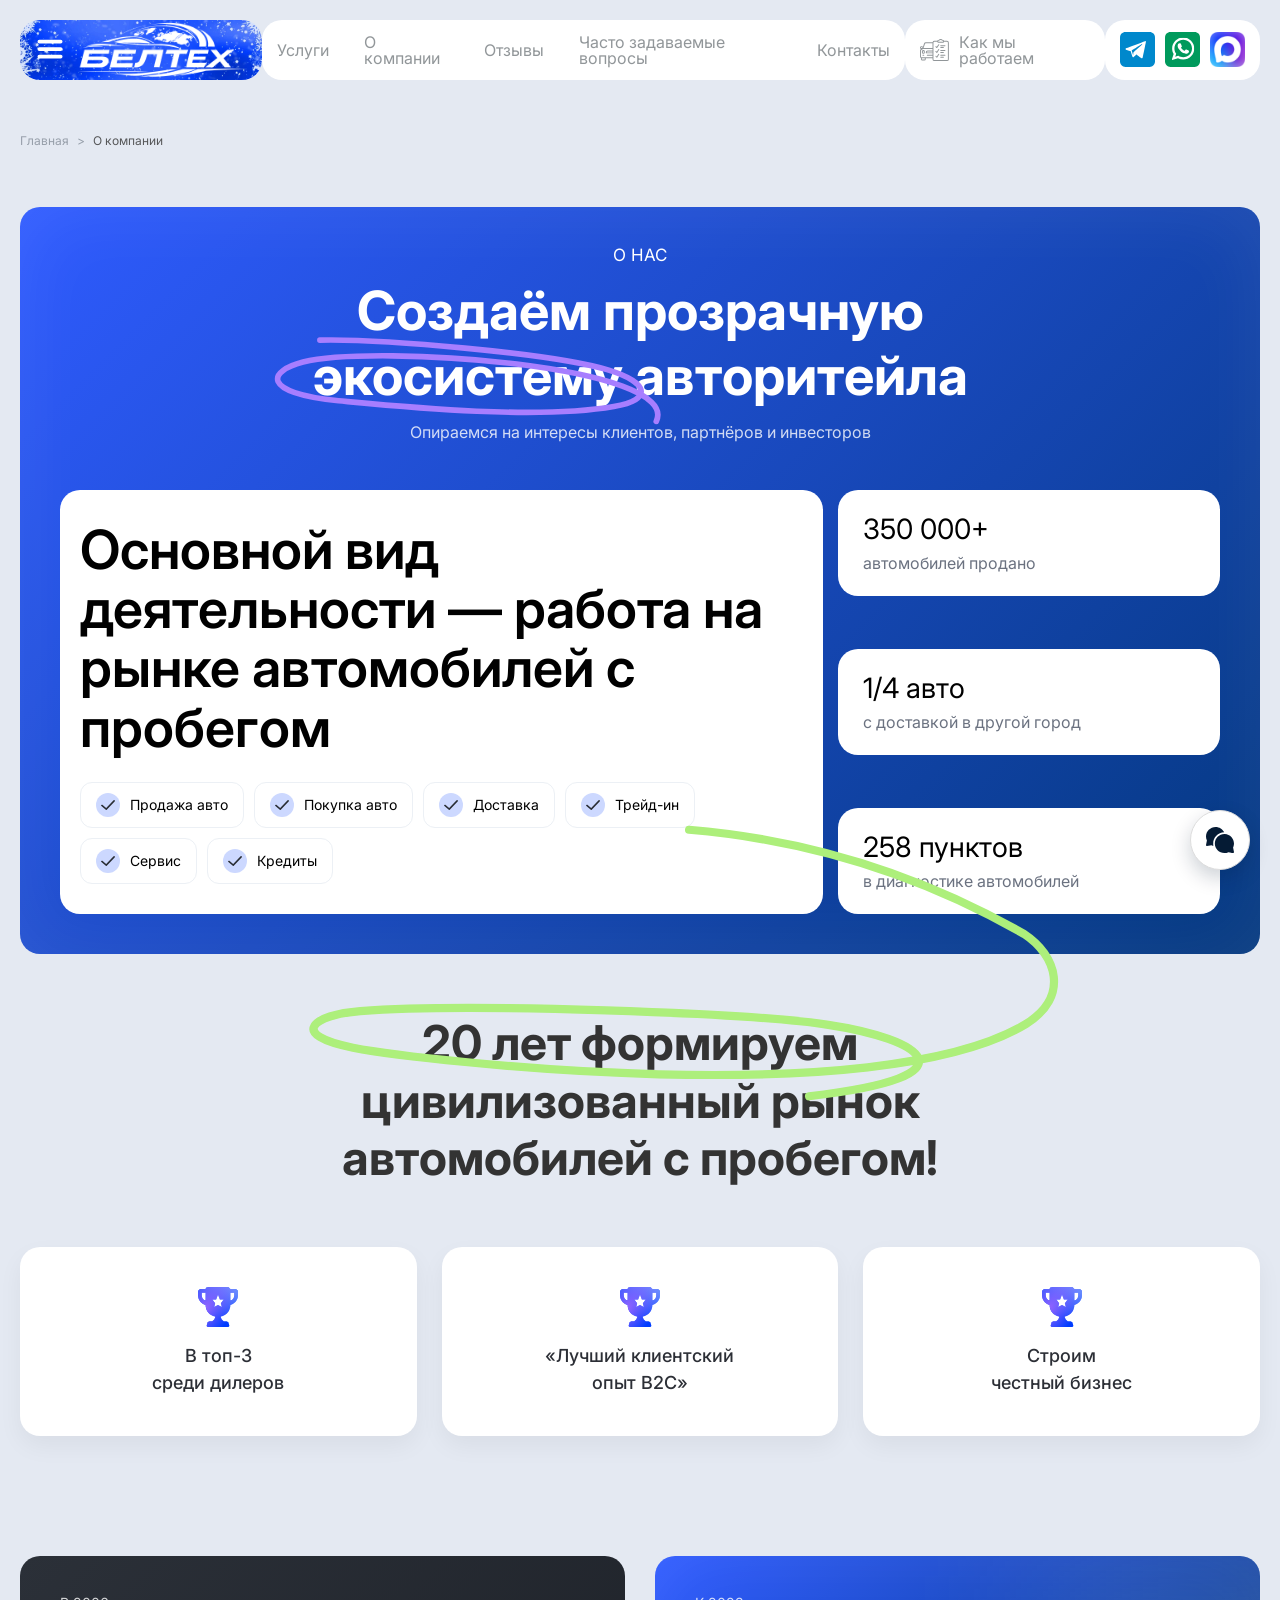
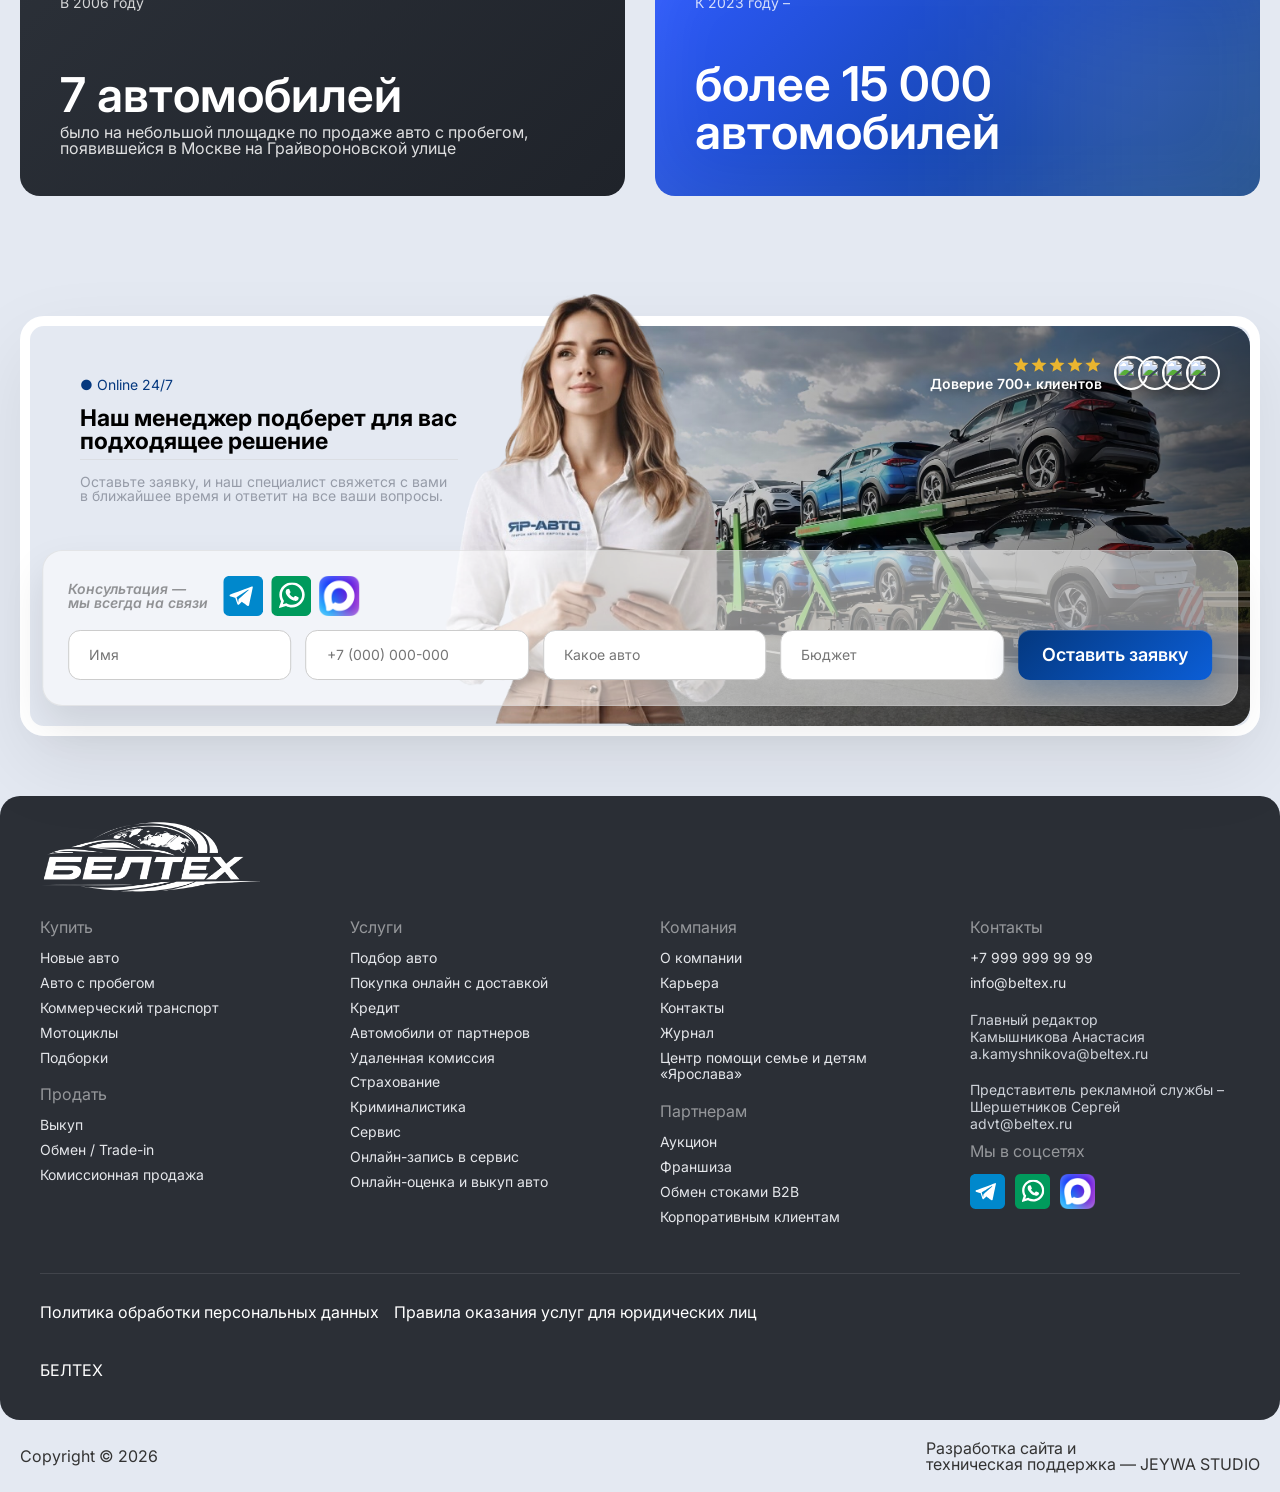
==== about.html @ aee81c71 "new" ====
<!doctype html>
<html lang="en">
  <head>
    <meta charset="UTF-8" />
    <meta name="viewport" content="width=device-width, initial-scale=1.0" />
    <link rel="stylesheet" href="/assests/css/reset.css" />
    <link rel="stylesheet" href="/assests/css/style.css" />
    <link
      rel="stylesheet"
      href="https://cdn.jsdelivr.net/npm/swiper@11/swiper-bundle.min.css"
    />

    <link
      rel="shortcut icon"
      href="/assests/img/indigoicon.webp"
      type="image/x-icon"
    />
    <title>БЕЛТЕХ</title>
  </head>
  <body>
    <div class="sticky_icon_wrapper">
      <div id="main-div">
        <div id="main-button" class="wave">
          <svg
            class="icon-mail"
            xmlns="http://www.w3.org/2000/svg"
            version="1.1"
            xmlns:xlink="http://www.w3.org/1999/xlink"
            width="28"
            height="28"
            x="0"
            y="0"
            viewBox="0 0 512.012 512.012"
            style="enable-background: new 0 0 512 512"
            xml:space="preserve"
          >
            <g>
              <path
                d="M333.201 115.038c-28.905-59.021-89.37-98.042-157.193-98.042-97.047 0-176 78.505-176 175 0 26.224 5.63 51.359 16.742 74.794L.299 349.055c-2.094 10.472 7.144 19.728 17.618 17.656l83.279-16.465a172.546 172.546 0 0 0 34.732 12.151c-26.717-126.541 69.199-245.321 197.273-247.359z"
                fill="#051b34"
              ></path>
              <path
                d="M495.266 394.79a174.485 174.485 0 0 0 7.511-18.514h-.549c37.448-109.917-41.305-225.441-157.567-231.066l-.005-.018c-100.036-4.61-183.148 75.486-183.148 174.804 0 96.414 78.361 174.857 174.743 174.997 26.143-.035 51.201-5.663 74.568-16.747 91.207 18.032 84.094 16.75 86.189 16.75 9.479 0 16.56-8.686 14.709-17.941z"
                fill="#051b34"
              ></path>
            </g>
          </svg>

          <svg
            class="icon-close"
            xmlns="http://www.w3.org/2000/svg"
            version="1.1"
            xmlns:xlink="http://www.w3.org/1999/xlink"
            width="20"
            height="20"
            x="0"
            y="0"
            viewBox="0 0 320.591 320.591"
            style="enable-background: new 0 0 512 512"
            xml:space="preserve"
          >
            <g>
              <path
                d="M30.391 318.583a30.37 30.37 0 0 1-21.56-7.288c-11.774-11.844-11.774-30.973 0-42.817L266.643 10.665c12.246-11.459 31.462-10.822 42.921 1.424 10.362 11.074 10.966 28.095 1.414 39.875L51.647 311.295a30.366 30.366 0 0 1-21.256 7.288z"
                fill="#333"
                opacity="1"
                data-original="#2e5085"
                class=""
              ></path>
              <path
                d="M287.9 318.583a30.37 30.37 0 0 1-21.257-8.806L8.83 51.963C-2.078 39.225-.595 20.055 12.143 9.146c11.369-9.736 28.136-9.736 39.504 0l259.331 257.813c12.243 11.462 12.876 30.679 1.414 42.922-.456.487-.927.958-1.414 1.414a30.368 30.368 0 0 1-23.078 7.288z"
                fill="#333"
                opacity="1"
                data-original="#2e5085"
                class=""
              ></path>
            </g>
          </svg>
        </div>
        <button
          type="button"
          id="wrapperdown"
          class="onlineregistration modalBtn"
          data-btn="1"
        >
          Заказать звонок
        </button>
        <a
          class="wrappericon"
          href="https://wa.me/79189179163"
          id="wrapper_whatsapp"
          target="_blank"
          title="whatsapp"
        >
          <svg
            xmlns="http://www.w3.org/2000/svg"
            version="1.1"
            x="0"
            y="0"
            width="24"
            height="24"
            viewBox="0 0 682 682.667"
          >
            <g>
              <path
                fill-rule="evenodd"
                d="M544.387 93.008C484.512 33.063 404.883.035 320.05 0 145.246 0 2.98 142.262 2.91 317.113c-.024 55.895 14.577 110.457 42.331 158.551L.25 640l168.121-44.102c46.324 25.27 98.477 38.586 151.55 38.602h.134c174.785 0 317.066-142.273 317.132-317.133.036-84.742-32.921-164.418-92.8-224.36zM320.05 580.94h-.11c-47.296-.02-93.683-12.73-134.16-36.742l-9.62-5.715-99.766 26.172 26.628-97.27-6.27-9.972c-26.386-41.969-40.32-90.476-40.296-140.281.055-145.332 118.305-263.57 263.7-263.57 70.406.023 136.59 27.476 186.355 77.3s77.156 116.051 77.133 186.485C583.582 462.69 465.34 580.94 320.05 580.94zm144.586-197.418c-7.922-3.968-46.883-23.132-54.149-25.78-7.258-2.645-12.547-3.962-17.824 3.968-5.285 7.93-20.469 25.781-25.094 31.066-4.625 5.29-9.242 5.953-17.168 1.985-7.925-3.965-33.457-12.336-63.726-39.332-23.555-21.012-39.457-46.961-44.082-54.89-4.617-7.938-.04-11.813 3.476-16.173 8.578-10.652 17.168-21.82 19.809-27.105 2.644-5.29 1.32-9.918-.664-13.883-1.977-3.965-17.824-42.969-24.426-58.84-6.437-15.445-12.965-13.36-17.832-13.601-4.617-.231-9.902-.278-15.187-.278-5.282 0-13.868 1.98-21.133 9.918-7.262 7.934-27.73 27.102-27.73 66.106s28.394 76.683 32.355 81.972c3.96 5.29 55.879 85.328 135.367 119.649 18.906 8.172 33.664 13.043 45.176 16.695 18.984 6.031 36.254 5.18 49.91 3.14 15.226-2.277 46.879-19.171 53.488-37.68 6.602-18.51 6.602-34.374 4.617-37.683-1.976-3.304-7.261-5.285-15.183-9.254zm0 0"
                fill="white"
              ></path>
            </g>
          </svg>
        </a>
        <a
          class="wrappericon wrapper_icon_messenger"
          href="#"
          id="wrapper_messenger"
          target="_blank"
          title="mesenger"
        >
          <img
            src="/assests/img/max-mesenger.png"
            loading="lazy"
            width="55"
            height="55"
            alt="mesenger"
          />
        </a>
        <a
          class="wrappericon"
          href="https://telegram.me/+79189179163"
          id="wrappertg"
          target="_blank"
          title="Telegram"
        >
          <svg
            xmlns="http://www.w3.org/2000/svg"
            version="1.1"
            width="27"
            height="27"
            x="0"
            y="0"
            viewBox="0 0 24 24"
          >
            <g>
              <path
                d="m9.417 15.181-.397 5.584c.568 0 .814-.244 1.109-.537l2.663-2.545 5.518 4.041c1.012.564 1.725.267 1.998-.931L23.93 3.821l.001-.001c.321-1.496-.541-2.081-1.527-1.714l-21.29 8.151c-1.453.564-1.431 1.374-.247 1.741l5.443 1.693L18.953 5.78c.595-.394 1.136-.176.691.218z"
                fill="#fff"
              ></path>
            </g>
          </svg>
        </a>
      </div>
    </div>
    <header>
      <div class="container">
        <div class="logo">
          <div class="burger">
            <svg
              xmlns="http://www.w3.org/2000/svg"
              version="1.1"
              xmlns:xlink="http://www.w3.org/1999/xlink"
              width="22"
              height="14"
              x="0"
              y="0"
              viewBox="0 0 24 24"
              style="enable-background: new 0 0 512 512"
              xml:space="preserve"
              class=""
            >
              <g>
                <path
                  d="M3.5 7.5h17a1.5 1.5 0 1 0 0-3h-17a1.5 1.5 0 1 0 0 3zM20.5 10.5h-17a1.5 1.5 0 1 0 0 3h17a1.5 1.5 0 1 0 0-3zM20.5 16.5h-17a1.5 1.5 0 1 0 0 3h17a1.5 1.5 0 1 0 0-3z"
                  fill="#ffffff"
                  opacity="1"
                  data-original="#000000"
                  class=""
                ></path>
              </g>
            </svg>
          </div>
          <a href="/">
            <img src="/assests/img/indigologo.png" alt="" />
          </a>
        </div>
        <div>
          <nav>
            <ul>
              <li><a href="/services.html">Услуги</a></li>
              <li><a href="/about.html">О компании</a></li>
              <li><a href="/reviews.html">Отзывы</a></li>
              <li><a href="/faq.html">Часто задаваемые вопросы</a></li>
              <li><a href="/contact.html">Контакты</a></li>
            </ul>
          </nav>
        </div>
        <div class="phone">
          <a href="/howwork.html">
            <svg
              xmlns="http://www.w3.org/2000/svg"
              version="1.1"
              xmlns:xlink="http://www.w3.org/1999/xlink"
              width="30"
              height="30"
              x="0"
              y="0"
              viewBox="0 0 60 60"
              style="enable-background: new 0 0 512 512"
              xml:space="preserve"
              class=""
            >
              <g>
                <path
                  d="M56 11h-6a2 2 0 0 0-2-2h-.661a5.7 5.7 0 0 0-8.671 0H38a2 2 0 0 0-2 2h-6a4 4 0 0 0-3.858 3h-13.98a3.994 3.994 0 0 0-3.794 2.735l-2.106 6.316A2.981 2.981 0 0 0 4 22H3a3 3 0 0 0-.524 5.947l-1.021.613A3.02 3.02 0 0 0 0 31.133V44a3 3 0 0 0 2 2.816V49a3 3 0 0 0 3 3h4a3 3 0 0 0 3-3v-2h14v2a4 4 0 0 0 4 4h26a4 4 0 0 0 4-4V15a4 4 0 0 0-4-4Zm-18 0h1.24a1 1 0 0 0 .908-.581A3.126 3.126 0 0 1 43 9a3.151 3.151 0 0 1 2.864 1.426 1 1 0 0 0 .906.574H48v2H38ZM26 35H14a2 2 0 0 1 2-2h10ZM10.266 17.368A2 2 0 0 1 12.162 16H26v10H7.387ZM2 25a1 1 0 0 1 1-1h1a1 1 0 0 1 1 1v1H3a1 1 0 0 1-1-1Zm8 24a1 1 0 0 1-1 1H5a1 1 0 0 1-1-1v-2h6Zm-7-4a1 1 0 0 1-1-1V31.133a1.01 1.01 0 0 1 .485-.859L6.277 28H26v3H16a4 4 0 0 0-4 4 2 2 0 0 0 2 2h12v3H15a1 1 0 0 0 0 2h11v3Zm55 4a2 2 0 0 1-2 2H30a2 2 0 0 1-2-2V15a2 2 0 0 1 2-2h6a2 2 0 0 0 2 2h10a2 2 0 0 0 2-2h6a2 2 0 0 1 2 2Z"
                  fill="#242d3480"
                  opacity="1"
                  data-original="#242d3480"
                ></path>
                <path
                  d="M7 30a3 3 0 0 0-3 3v2a3 3 0 0 0 6 0v-2a3 3 0 0 0-3-3Zm1 5a1 1 0 0 1-2 0v-2a1 1 0 0 1 2 0ZM38.168 18.445l-3.323 4.986-1.138-1.138a1 1 0 0 0-1.414 1.414l2 2A1 1 0 0 0 35 26h.1a1 1 0 0 0 .733-.44l4-6a1 1 0 1 0-1.664-1.11ZM52 20h-9a1 1 0 0 0 0 2h9a1 1 0 0 0 0-2ZM43 26h5.818a1 1 0 0 0 0-2H43a1 1 0 0 0 0 2ZM38.168 28.445l-3.323 4.986-1.138-1.138a1 1 0 0 0-1.414 1.414l2 2A1 1 0 0 0 35 36c.032 0 .065 0 .1-.005a1 1 0 0 0 .733-.44l4-6a1 1 0 1 0-1.664-1.11ZM52 30h-9a1 1 0 0 0 0 2h9a1 1 0 0 0 0-2ZM43 36h5.818a1 1 0 0 0 0-2H43a1 1 0 0 0 0 2ZM38.168 38.445l-3.323 4.986-1.138-1.138a1 1 0 0 0-1.414 1.414l2 2A1 1 0 0 0 35 46c.032 0 .065 0 .1-.005a1 1 0 0 0 .733-.44l4-6a1 1 0 1 0-1.664-1.11ZM52 40h-9a1 1 0 0 0 0 2h9a1 1 0 0 0 0-2ZM48.818 44H43a1 1 0 0 0 0 2h5.818a1 1 0 0 0 0-2ZM8 40H6a1 1 0 0 0 0 2h2a1 1 0 0 0 0-2Z"
                  fill="#242d3480"
                  opacity="1"
                  data-original="#242d3480"
                ></path>
              </g>
            </svg>

            Как мы работаем
          </a>
        </div>
        <div class="icons">
          <a href="">
            <img src="/assests/img/telegram.svg" alt="" />
          </a>
          <a href="">
            <img src="/assests/img/whatsapp.svg" alt="" />
          </a>
          <a href="">
            <img src="/assests/img/maxmessencer.png" alt="" />
          </a>
        </div>
      </div>
    </header>
    <main>
      <div class="breadcrumb">
        <div class="container">
          <a href="/">Главная</a> >
          <p>О компании</p>
        </div>
      </div>
      <section class="about section">
        <div class="container">
          <div class="about-box">
            <!-- TOP TEXT -->
            <div class="about-head">
              <span>О НАС</span>
              <h2>
                Создаём прозрачную <br />
                <b class="stroke-text">экосистему</b> авторитейла
              </h2>
              <p>Опираемся на интересы клиентов, партнёров и инвесторов</p>
            </div>

            <!-- CONTENT -->
            <div class="about-grid">
              <!-- LEFT BIG -->
              <div class="about-main">
                <h3>
                  Основной вид деятельности — работа на рынке автомобилей с
                  пробегом
                </h3>

                <div class="about-tags">
                  <span>Продажа авто</span>
                  <span>Покупка авто</span>
                  <span>Доставка</span>
                  <span>Трейд-ин</span>
                  <span>Сервис</span>
                  <span>Кредиты</span>
                </div>
              </div>

              <!-- RIGHT STATS -->
              <div class="about-stats">
                <div class="about-card">
                  <h4>350 000+</h4>
                  <p>автомобилей продано</p>
                </div>

                <div class="about-card">
                  <h4>1/4 авто</h4>
                  <p>с доставкой в другой город</p>
                </div>

                <div class="about-card">
                  <h4>258 пунктов</h4>
                  <p>в диагностике автомобилей</p>
                </div>
              </div>
            </div>
          </div>
        </div>
      </section>
      <section class="about-bottom">
        <div class="container">
          <div class="about-bottom-inner">
            <h2 class="about-title">
              <span class="about-line-green"> 20 лет формируем </span> <br />
              цивилизованный рынок <br />
              автомобилей с пробегом!
            </h2>

            <div class="about-cards">
              <div class="about-card2">
                <p>В топ-3 <br />среди дилеров</p>
              </div>

              <div class="about-card2">
                <p>«Лучший клиентский <br />опыт B2C»</p>
              </div>

              <div class="about-card2">
                <p>Строим <br />честный бизнес</p>
              </div>
            </div>
          </div>
        </div>
      </section>
      <section class="history section">
        <div class="container">
          <div class="history-grid">
            <!-- LEFT -->
            <div class="history-card dark">
              <span class="history-year">В 2006 году</span>

              <div><h2>7 автомобилей</h2>

              <p>
                было на небольшой площадке по продаже авто с пробегом,
                появившейся в Москве на Грайвороновской улице
              </p></div>
            </div>

            <!-- RIGHT -->
            <div class="history-card gradient">
              <span class="history-year">К 2023 году –</span>

              <h2>более 15 000<br />автомобилей</h2>
            </div>
          </div>
        </div>
      </section>
      <section class="cta-premium">
        <div class="container">
          <div class="cta-box">
            <!-- LEFT CONTENT -->
            <div class="cta-content">
              <span class="cta-status">● Online 24/7</span>

              <h2>Наш менеджер подберет для вас подходящее решение</h2>

              <p>
                Оставьте заявку, и наш специалист свяжется с вами в ближайшее
                время и ответит на все ваши вопросы.
              </p>
            </div>

            <!-- RIGHT IMAGE (cars background) -->
            <div class="cta-bg">
              <img src="/assests/img/image_2026-03-26_10-09-53.png" alt="" />
              <div class="cta-rating">
                <div class="stext">
                  <div class="stars">
                    <svg viewBox="0 0 24 24">
                      <path
                        d="M12 17.27L18.18 21l-1.64-7.03L22 9.24l-7.19-.61L12 2 9.19 8.63 2 9.24l5.46 4.73L5.82 21z"
                      />
                    </svg>
                    <svg viewBox="0 0 24 24">
                      <path
                        d="M12 17.27L18.18 21l-1.64-7.03L22 9.24l-7.19-.61L12 2 9.19 8.63 2 9.24l5.46 4.73L5.82 21z"
                      />
                    </svg>
                    <svg viewBox="0 0 24 24">
                      <path
                        d="M12 17.27L18.18 21l-1.64-7.03L22 9.24l-7.19-.61L12 2 9.19 8.63 2 9.24l5.46 4.73L5.82 21z"
                      />
                    </svg>
                    <svg viewBox="0 0 24 24">
                      <path
                        d="M12 17.27L18.18 21l-1.64-7.03L22 9.24l-7.19-.61L12 2 9.19 8.63 2 9.24l5.46 4.73L5.82 21z"
                      />
                    </svg>
                    <svg viewBox="0 0 24 24">
                      <path
                        d="M12 17.27L18.18 21l-1.64-7.03L22 9.24l-7.19-.61L12 2 9.19 8.63 2 9.24l5.46 4.73L5.82 21z"
                      />
                    </svg>
                  </div>
                  <div class="rating-text">Доверие 700+ клиентов</div>
                </div>

                <div class="rating-avatars">
                  <img src="https://m-tehnix.ru/assets/5-DvoWf7ie.jpg" alt="" />
                  <img src="https://m-tehnix.ru/assets/7-DxdeHB12.jpg" alt="" />
                  <img src="https://m-tehnix.ru/assets/8-Cx85QTQ7.jpg" alt="" />
                  <img src="https://m-tehnix.ru/assets/9-DJiYvDG8.jpg" alt="" />
                </div>
              </div>
            </div>

            <!-- GIRL IMAGE (absolute) -->
            <div class="cta-girl">
              <img src="/assests/img/girl.webp" alt="" />
            </div>

            <!-- FORM -->
            <div class="onfooter-form">
              <div class="cta-socials">
                <p>
                  Консультация — <br />
                  мы всегда на связи
                </p>
                <div>
                  <img src="/assests/img/telegram.svg" alt="" />
                  <img src="/assests/img/whatsapp.svg" alt="" />
                  <img src="/assests/img/max-mesenger.png" alt="" />
                </div>
              </div>
              <form class="cta-form">
                <input type="text" placeholder="Имя" />
                <input type="num" placeholder="+7 (000) 000-000" />
                <input type="text" placeholder="Какое авто" />
                <input type="text" placeholder="Бюджет" />

                <button class="btn-premium">Оставить заявку</button>
              </form>
            </div>
          </div>
        </div>
      </section>
    </main>
    <footer class="footer">
      <div class="container first">
        <a href="/" class="logo-footer">
          <img src="/assests/img/indigologo.png" alt="" />
        </a>
        <div class="footer-container">
          <div class="footer-col">
            <h4>Купить</h4>
            <a href="#">Новые авто</a>
            <a href="#">Авто с пробегом</a>
            <a href="#">Коммерческий транспорт</a>
            <a href="#">Мотоциклы</a>
            <a href="#">Подборки</a>

            <h4 class="mt">Продать</h4>
            <a href="#">Выкуп</a>
            <a href="#">Обмен / Trade-in</a>
            <a href="#">Комиссионная продажа</a>
          </div>

          <div class="footer-col">
            <h4>Услуги</h4>
            <a href="#">Подбор авто</a>
            <a href="#">Покупка онлайн с доставкой</a>
            <a href="#">Кредит</a>
            <a href="#">Автомобили от партнеров</a>
            <a href="#">Удаленная комиссия</a>
            <a href="#">Страхование</a>
            <a href="#">Криминалистика</a>
            <a href="#">Сервис</a>
            <a href="#">Онлайн-запись в сервис</a>
            <a href="#">Онлайн-оценка и выкуп авто</a>
          </div>

          <div class="footer-col">
            <h4>Компания</h4>
            <a href="#">О компании</a>
            <a href="#">Карьера</a>
            <a href="#">Контакты</a>
            <a href="#">Журнал</a>
            <a href="#">Центр помощи семье и детям «Ярослава»</a>

            <h4 class="mt">Партнерам</h4>
            <a href="#">Аукцион</a>
            <a href="#">Франшиза</a>
            <a href="#">Обмен стоками B2B</a>
            <a href="#">Корпоративным клиентам</a>
          </div>

          <div class="footer-col">
            <h4>Контакты</h4>
            <a>+7 999 999 99 99</a>
            <a>info@beltex.ru</a>

            <p class="mt">
              Главный редактор<br />
              Камышникова Анастасия<br />
              a.kamyshnikova@beltex.ru
            </p>

            <p class="mt">
              Представитель рекламной службы –<br />
              Шершетников Сергей<br />
              advt@beltex.ru
            </p>

            <h4>Мы в соцсетях</h4>
            <div class="icons">
              <a href="">
                <img src="/assests/img/telegram.svg" alt="" />
              </a>
              <a href="">
                <img src="/assests/img/whatsapp.svg" alt="" />
              </a>
              <a href="">
                <img src="/assests/img/maxmessencer.png" alt="" />
              </a>
            </div>
          </div>
        </div>
        <div class="politics">
          <a href="">Политика обработки персональных данных</a>
          <a href="">Правила оказания услуг для юридических лиц</a>
        </div>
        <div class="brands-footer">
          <a href="/">БЕЛТЕХ</a>
          <img
            src="https://cdn-s.freshauto.ru/system/brand_logo/bw_logo/1/Sollers.svg"
            alt=""
          />
          <img
            src="https://cdn-s.freshauto.ru/system/brand_logo/bw_logo/3/Logo-7.png"
            alt=""
          />
          <img
            src="https://cdn-s.freshauto.ru/system/brand_logo/bw_logo/4/Haval.svg"
            alt=""
          />
          <img
            src="https://cdn-s.freshauto.ru/system/brand_logo/bw_logo/5/Exeed.svg"
            alt=""
          />
          <img
            src="https://cdn-s.freshauto.ru/system/brand_logo/bw_logo/7/%D0%9C%D0%BE%D1%81%D0%BA%D0%B2%D0%B8%D1%87.svg"
            alt=""
          />
          <img
            src="https://cdn-s.freshauto.ru/system/brand_logo/bw_logo/8/Logo-6.png"
            alt=""
          />
          <img
            src="https://cdn-s.freshauto.ru/system/brand_logo/bw_logo/9/Jetour.svg"
            alt=""
          />
          <img
            src="https://cdn-s.freshauto.ru/system/brand_logo/bw_logo/10/Jac_Motors.svg"
            alt=""
          />
          <img
            src="https://cdn-s.freshauto.ru/system/brand_logo/bw_logo/12/Logo-5.png"
            alt=""
          />
        </div>
      </div>
      <div class="container">
        <div class="footer-bottom">
          <div>
            <p>Copyright © <span id="year"></span></p>
          </div>
          <a href="https://jeywastudio.com/">
            Разработка сайта и <br />
            техническая поддержка — JEYWA STUDIO
          </a>
        </div>
      </div>
    </footer>
    <script src="https://cdn.jsdelivr.net/npm/swiper@11/swiper-bundle.min.js"></script>
    <script src="/assests/main.js"></script>
  </body>
</html>
---- assests/css/style.css ----
@import url("https://fonts.googleapis.com/css2?family=Inter:ital,opsz,wght@0,14..32,100..900;1,14..32,100..900&display=swap");
* {
  font-family: "Inter", sans-serif !important;
}
:root {
  --blue-dark: #04387f;
  --grey: #9aa1b1;
  --br: 20px;
  --br-2: 12px;
  --header-offset: 100px;
  --pencil-stroke-purple-main: url(
    data:image/svg + xml,
    %3Csvgxmlns="http://www.w3.org/2000/svg"fill="none"viewBox="0 0 619 140"%3E%3Cpathstroke="%23A77EFF"stroke-linecap="round"stroke-width="9"d="M73 5c96-2 368 20 462 48 62 19 73 47 8 58-126 22-343 0-440-9C-24 89-9 54 46 40c116-29 607 6 565 95"/%3E%3C/svg%3E
  );
}
body {
  background: #e4e9f2;
  padding-top: var(--header-offset);
  transition: padding-top 0.4s cubic-bezier(0.4, 0, 0.2, 1);
}
.container {
  max-width: 1450px;
  padding: 0 20px;
  margin: auto;
}

/* sticky */
.sticky_icon_wrapper {
  display: block;
  position: absolute;
  z-index: 200;
}
#main-div {
  position: fixed;
  right: 20px;
  bottom: 20px;
  z-index: 0;
}

#main-button {
  display: flex;
  align-items: center;
  justify-content: center;
  position: absolute;
  right: 10px;
  bottom: 10px;
  height: 60px;
  width: 60px;
  font-size: 22px;
  color: #fff;
  cursor: pointer;
  background-color: #fff;
  box-shadow: 0 8px 20px rgba(5, 27, 52, 0.2);
  border: 1px solid #ddd;
  border-radius: 50%;
  transition: all 0.3s ease;
}
.wave {
  animation-name: wave;
  animation-duration: 1s;
  animation-timing-function: linear;
  animation-iteration-count: infinite;
}
@keyframes wave {
  0% {
    box-shadow: 0 0 0 0 #1a4d7e5a;
  }

  100% {
    box-shadow: 0 0 0 15px #1a4d7e1b;
  }
}
#main-button ~ .onlineregistration {
  display: flex;
  justify-content: center;
  align-items: center;
  gap: 10px;
  visibility: hidden;
  font-weight: bold;
  text-decoration: none;
  height: 50px;
  padding: 0 25px;
  color: #fff;
  border: 1px solid var(--blue);
  background: var(--blue);
  box-shadow: 0 8px 20px rgba(0, 0, 0, 0.2);
  position: absolute;
  z-index: -1;
  right: 10px !important;
  bottom: 10px !important;
  opacity: 0;
  white-space: nowrap;
  cursor: pointer;
  transition: all 0.3s ease;
  border-radius: 30px;
  font-size: 14px;
}

#main-button ~ .wrappericon {
  display: flex;
  align-items: center;
  justify-content: center;
  cursor: pointer;
  position: absolute;
  right: 10px;
  bottom: 0;
  z-index: -1;
  height: 55px;
  width: 55px;
  opacity: 0;
  text-decoration: none;
  box-shadow: 0 8px 20px rgba(0, 0, 0, 0.2);
  border-radius: 50%;
  transition: all 0.3s ease;
}
#main-button ~ .wrappericon {
  display: flex;
  align-items: center;
  justify-content: center;
  cursor: pointer;
  position: absolute;
  right: 10px;
  bottom: 0;
  z-index: -1;
  height: 55px;
  width: 55px;
  opacity: 0;
  text-decoration: none;
  box-shadow: 0 8px 20px rgba(0, 0, 0, 0.2);
  border-radius: 50%;
  transition: all 0.3s ease;
}

#main-button ~ .wrappericon {
  display: flex;
  align-items: center;
  justify-content: center;
  cursor: pointer;
  position: absolute;
  right: 10px;
  bottom: 0;
  z-index: -1;
  height: 55px;
  width: 55px;
  opacity: 0;
  text-decoration: none;
  box-shadow: 0 8px 20px rgba(0, 0, 0, 0.2);
  border-radius: 50%;
  transition: all 0.3s ease;
}

#main-button ~ .wrapper_icon_messenger {
  width: fit-content;
  height: fit-content;
  box-shadow: unset;
  border-radius: unset;
}
#main-button.open .icon-mail {
  display: none;
}
.open {
  animation-iteration-count: 1;
}
#main-button.open .icon-close {
  display: block;
}
#main-button .icon-close {
  display: none;
}
#main-button.open ~ .onlineregistration {
  visibility: visible;
  right: 80px !important;
  opacity: 1;
  transition: 0.4s all cubic-bezier(0, 0.01, 0, 1.27);
  background: #fff;
  color: black;
  width: 200px;
}
#main-button.open ~ #wrapper_messenger {
  bottom: 82px;
  right: 10px;
  border-radius: 50%;
  overflow: hidden;
}

#main-button.open ~ .wrappericon {
  opacity: 1;
  transition: 0.4s all cubic-bezier(0, 0.01, 0, 1.27);
}
#main-button.open ~ #wrappertg {
  bottom: 150px;
  background: linear-gradient(0deg, #017ab1, #01abe6) !important;
}

#main-button.open ~ .wrappericon {
  opacity: 1;
  transition: 0.4s all cubic-bezier(0, 0.01, 0, 1.27);
}
#main-button.open ~ #wrapper_whatsapp {
  bottom: 220px;
  background: lab(70.5521% -66.5147 45.8073);
}
#main-button.open ~ #wrapper_imo {
  bottom: 350px;
  border-radius: 50%;
  overflow: hidden;
}
#main-button.open ~ .wrappericon {
  opacity: 1;
  transition: 0.4s all cubic-bezier(0, 0.01, 0, 1.27);
}

header {
  position: fixed;
  top: 0;
  left: 0;
  right: 0;
  z-index: 1000;
  padding: 20px 0;
  transition:
    padding 0.4s cubic-bezier(0.4, 0, 0.2, 1),
    background-color 0.4s ease,
    box-shadow 0.4s ease,
    backdrop-filter 0.4s ease;
}
header.is-scrolled {
  padding: 12px 0;
  background-color: rgba(228, 233, 242, 0.88);
  backdrop-filter: blur(12px);
  -webkit-backdrop-filter: blur(12px);
  box-shadow: 0 4px 28px rgba(4, 56, 127, 0.12);
}
header .container > div {
  border-radius: var(--br);
  background: #ffffff;
  height: 60px;
  display: flex;
  align-items: center;
  padding: 0 15px;
  transition:
    box-shadow 0.4s cubic-bezier(0.4, 0, 0.2, 1),
    transform 0.4s cubic-bezier(0.4, 0, 0.2, 1);
}
header.is-scrolled .container > div {
  box-shadow: 0 8px 28px rgba(4, 56, 127, 0.14);
  transform: translateY(-1px);
}
header .container {
  display: flex;
  justify-content: space-between;
  align-items: center;
}
.logo {
  width: 250px;
  height: 60px;
  display: flex;
  align-items: center;
  justify-content: space-between;
  background: url("/assests/img/bg.webp") no-repeat center/cover !important;
}
.logo svg {
  width: 30px;
  height: 30px;
}
.logo a {
  width: 170px;
}
.logo img {
  width: 100%;
  object-fit: cover;
  height: 100%;
  filter: brightness(0) invert(1);
}
a {
  text-decoration: none;
}
nav ul {
  display: flex;
  justify-content: space-between;
  align-items: center;
  gap: 35px;
}
nav ul li a {
  color: #242d3480;
  font-size: 16px;
  transition: 0.4s ease;
  border-bottom: 2px solid transparent;
  padding-bottom: 18px;
}
nav ul li a:hover {
  color: var(--blue-dark);
  border-color: var(--blue-dark);
}
.phone a {
  display: flex;
  align-items: center;
  gap: 10px;
  color: #242d3480;
  font-size: 16px;
  transition: 0.4s ease;
}
.phone a:hover svg path {
  stroke: var(--blue-dark);
}
.phone a:hover svg path {
  transition: 0.4s ease;
}
.phone a:hover {
  color: var(--blue-dark);
  border-color: var(--blue-dark);
}
.icons {
  display: flex;
  gap: 10px;
}
.icons img {
  width: 35px;
  height: 35px;
  transition: 0.4s ease;
}
.icons img:hover {
  opacity: 0.7;
}
section {
  padding: 60px 0 !important;
}
.banner {
  padding: 0 !important;
  min-height: calc((90vh - var(--header-offset)) * 0.7);
  min-height: calc((90vh - var(--header-offset)) * 0.7);
  display: flex;
  flex-direction: column;
  margin-top: 40px;
}
.banner .container {
  flex: 1;
  display: flex;
  flex-direction: column;
  min-height: 0;
}
.banner-grid {
  display: grid;
  grid-template-columns: 1.5fr 1fr;
  gap: 20px;
  flex: 1;
  min-height: calc((90vh - var(--header-offset)) * 0.7);
  min-height: calc((90vh - var(--header-offset)) * 0.7);
  align-items: stretch;
}
.banner-grid img {
  height: 100%;
  min-height: 280px;
  object-fit: cover;
  border-radius: var(--br);
  width: 100%;
}
.banner-swiper {
  width: 100%;
  height: 100%;
  min-height: 280px;
  border-radius: var(--br);
  overflow: hidden;
}
.banner-swiper .swiper-wrapper {
  height: 100%;
}

.banner-swiper .swiper-slide {
  position: relative;
  display: flex;
  align-items: center;
  padding: 40px;
  min-height: 100%;
  color: #fff;
  background-size: cover;
  background-position: center;
}
.banner-swiper .swiper-slide::after {
  content: "";
  position: absolute;
  inset: 0;
  z-index: 0;
  pointer-events: none;
  /* Лёгкое «виньетирование»: фото яркое, слева чуть темнее под типографику */
  background: linear-gradient(
    100deg,
    rgba(0, 0, 0, 0.32) 0%,
    rgba(0, 0, 0, 0.18) 35%,
    rgba(0, 0, 0, 0.08) 65%,
    rgba(0, 0, 0, 0.03) 100%
  );
}
.banner-content {
  position: relative;
  z-index: 1;
  max-width: 640px;
  padding: 20px 24px;
  border-radius: var(--br-2);
  background: rgba(0, 0, 0, 0.06);
  backdrop-filter: blur(4px);
  -webkit-backdrop-filter: blur(4px);
  box-shadow: none;
}
.banner-badge {
  margin: 0 0 18px;
  font-size: 15px;
  font-weight: 500;
  line-height: 1.35;
  letter-spacing: 0.02em;
  color: #fff;
  text-shadow:
    0 0 1px rgba(0, 0, 0, 0.75),
    0 1px 4px rgba(0, 0, 0, 0.55);
}
.banner-title {
  margin: 0 0 20px;
  font-size: clamp(28px, 4vw, 44px);
  font-weight: 700;
  line-height: 1.15;
  letter-spacing: -0.02em;
  max-width: 580px;
  color: #fff;
  text-shadow:
    0 0 2px rgba(0, 0, 0, 0.55),
    0 2px 4px rgba(0, 0, 0, 0.65),
    0 8px 24px rgba(0, 0, 0, 0.35);
}
.banner-title-accent {
  display: inline-block;
  margin-top: 6px;
  background: #ff7a00;
  padding: 6px 14px;
  border-radius: 12px;
  font-weight: 700;
  text-shadow: none;
  box-decoration-break: clone;
  -webkit-box-decoration-break: clone;
}
.banner-lead {
  margin: 0;
  font-size: clamp(15px, 1.55vw, 18px);
  line-height: 1.55;
  font-weight: 400;
  color: rgba(255, 255, 255, 0.96);
  max-width: 520px;
  text-shadow:
    0 0 1px rgba(0, 0, 0, 0.7),
    0 1px 4px rgba(0, 0, 0, 0.55);
}
.swiper-pagination {
  position: absolute;
  left: 40px;
  bottom: 30px;
  display: flex;
  gap: 6px;
  z-index: 10;
}

/* DEFAULT BULLET RESET */
.swiper-pagination-bullet {
  position: relative;
  width: auto !important;
  height: auto !important;
  background: none !important;
  opacity: 1 !important;
  margin: 0 !important;
}
.swiper-pagination-bullet .line {
  display: block;
  width: 30px;
  height: 5px;
  background: rgba(255, 255, 255, 0.4);
  border-radius: 10px;
  transition: all 0.3s ease;
}

/* ACTIVE */
.swiper-pagination-bullet-active .line {
  width: 20px;
  background: #fff;
}

/* TEXT */
.swiper-pagination-bullet .label {
  position: absolute;
  bottom: 100%;
  left: 50%;
  transform: translateX(-50%) translateY(-8px);
  font-size: 14px;
  color: #fff;
  white-space: nowrap;
  opacity: 0;
  transition: 0.3s;
}

/* yalnız active */
.swiper-pagination-bullet-active .label {
  opacity: 1;
}
.swiper-horizontal > .swiper-pagination-bullets,
.swiper-pagination-bullets.swiper-pagination-horizontal,
.swiper-pagination-custom,
.swiper-pagination-fraction {
  left: 40px !important;
  bottom: 20px !important;
}
.section-title {
  position: relative;
  padding: 20px 40px;
  max-width: 700px;
  margin: auto;
  text-align: center;
  display: flex;
  align-items: center;
  justify-content: center;

  border-radius: var(--br-2);
  overflow: hidden;

  /* premium background */
  background: linear-gradient(135deg, #1e2228, #2c3138);

  /* soft shadow */
  box-shadow:
    0 10px 30px rgba(0, 0, 0, 0.4),
    inset 0 1px 0 rgba(255, 255, 255, 0.05);
}

/* glow border effect */
.section-title::before {
  content: "";
  position: absolute;
  inset: 0;
  border-radius: var(--br-2);
  padding: 1px;
  background: linear-gradient(
    120deg,
    var(--blue-dark),
    transparent,
    var(--grey)
  );
  -webkit-mask:
    linear-gradient(#000 0 0) content-box,
    linear-gradient(#000 0 0);
  -webkit-mask-composite: xor;
  mask-composite: exclude;
}

/* text */
.section-title h2 {
  font-size: 30px;
  line-height: 1.3;
  color: #fff;

  letter-spacing: 0.5px;
}

.brands {
  padding: 60px 0;
}
.brands-grid {
  margin-top: 40px;
  display: grid;
  grid-template-columns: repeat(7, 1fr);
  gap: 14px;
}
.brands-grid a {
  background: #fff;
  height: 130px;
  box-shadow: rgb(221, 221, 221) 0px 0px 0px 1px;
  display: flex;
  justify-content: space-around;
  align-items: center;
  border-radius: 5px;
  flex-flow: row;
  position: relative;
  transition-duration: 0.3s;
  transition-property: transform, background;
}
.brands-grid a img {
  max-width: 120px;
  object-fit: contain;
}
.brands-grid a:hover {
  background: #f2f2f2;
  transform: translateY(-5px);
}
.brands-grid a:hover::before {
  opacity: 1;
  transform: translateY(5px);
}
.brands-grid a::before {
  pointer-events: none;
  position: absolute;
  z-index: -1;
  content: "";
  top: 100%;
  left: 5%;
  height: 10px;
  width: 90%;
  opacity: 0;
  background: radial-gradient(ellipse at center, #00000059, #0000 80%);
  transition-property: transform, opacity;
  transition-duration: 0.3s;
}

/* --- Доп. блоки: ритм страницы (не однотонный фон) --- */
.stats-strip {
  padding: 52px 0 !important;
  position: relative;
  overflow: hidden;
  background: linear-gradient(
    180deg,
    #1a3f6e 0%,
    #123056 28%,
    #0c2142 58%,
    #071525 100%
  );
}
.stats-strip::before {
  content: "";
  position: absolute;
  inset: 0;
  pointer-events: none;
  background:
    radial-gradient(
      ellipse 90% 70% at 50% 0%,
      rgba(100, 160, 230, 0.22) 0%,
      transparent 55%
    ),
    radial-gradient(
      circle at 12% 85%,
      rgba(255, 122, 0, 0.1) 0%,
      transparent 38%
    ),
    radial-gradient(
      circle at 92% 70%,
      rgba(255, 255, 255, 0.05) 0%,
      transparent 35%
    );
}
.stats-strip .container {
  position: relative;
  z-index: 1;
}
.stats-strip__grid {
  display: grid;
  grid-template-columns: repeat(4, 1fr);
  gap: 20px;
}
.stats-strip__item {
  text-align: center;
  padding: 24px 18px;
  border-radius: var(--br-2);
  background: rgba(255, 255, 255, 0.07);
  border: 1px solid rgba(255, 255, 255, 0.18);
  box-shadow:
    0 1px 0 rgba(255, 255, 255, 0.06) inset,
    0 12px 32px rgba(0, 0, 0, 0.18);
  backdrop-filter: blur(10px);
  -webkit-backdrop-filter: blur(10px);
  transition:
    transform 0.35s ease,
    background 0.35s ease,
    border-color 0.35s ease;
}
.stats-strip__item:hover {
  transform: translateY(-3px);
  background: rgba(255, 255, 255, 0.12);
  border-color: rgba(255, 255, 255, 0.26);
}
.stats-strip__value {
  font-size: clamp(28px, 3.6vw, 40px);
  font-weight: 700;
  color: #fff;
  line-height: 1.1;
  letter-spacing: -0.02em;
}
.stats-strip__value span {
  color: #ff7a00;
  font-weight: 800;
}
.stats-strip__label {
  margin: 12px 0 0;
  font-size: 14px;
  line-height: 1.45;
  color: rgba(255, 255, 255, 0.92);
}

.process-section {
  padding: 64px 0 !important;
  background: linear-gradient(180deg, #d8e0ee 0%, #e4e9f2 45%, #eceff6 100%);
  position: relative;
}
.process-section::after {
  content: "";
  position: absolute;
  left: 0;
  right: 0;
  bottom: 0;
  height: 80px;
  pointer-events: none;
  background: linear-gradient(180deg, transparent, rgba(228, 233, 242, 0.9));
}
.process-section .container {
  position: relative;
  z-index: 1;
}
.process-head {
  text-align: center;
  max-width: 640px;
  margin: 0 auto 44px;
}
.process-head h2 {
  margin: 0 0 14px;
  font-size: clamp(24px, 3vw, 34px);
  font-weight: 700;
  color: var(--blue-dark);
  letter-spacing: -0.02em;
}
.process-head p {
  margin: 0;
  font-size: 16px;
  line-height: 1.55;
  color: #5a6576;
}
.process-grid {
  display: grid;
  grid-template-columns: repeat(4, 1fr);
  gap: 20px;
}
.process-step {
  background: #fff;
  border-radius: var(--br);
  padding: 28px 22px;
  border: 1px solid rgba(4, 56, 127, 0.1);
  box-shadow:
    0 4px 20px rgba(4, 56, 127, 0.06),
    0 1px 0 rgba(255, 255, 255, 0.9) inset;
  transition:
    box-shadow 0.35s ease,
    transform 0.35s ease;
}
.process-step:hover {
  transform: translateY(-4px);
  box-shadow: 0 16px 40px rgba(4, 56, 127, 0.12);
}
.process-step__num {
  width: 42px;
  height: 42px;
  border-radius: 12px;
  display: flex;
  align-items: center;
  justify-content: center;
  font-weight: 700;
  font-size: 18px;
  color: #fff;
  margin-bottom: 18px;
  background: linear-gradient(145deg, #ff7a00, #ff9a45);
  box-shadow: 0 6px 16px rgba(255, 122, 0, 0.35);
}
.process-step__title {
  margin: 0 0 12px;
  font-size: 18px;
  font-weight: 600;
  color: #1a222c;
  line-height: 1.25;
}
.process-step__text {
  margin: 0;
  font-size: 14px;
  line-height: 1.55;
  color: #5a6576;
}

.cta-band {
  padding: 24px 0 48px !important;
  background: transparent;
}
.cta-band__inner {
  border-radius: var(--br);
  padding: 32px 40px;
  display: flex;
  flex-wrap: wrap;
  align-items: center;
  justify-content: space-between;
  gap: 24px;
  position: relative;
  overflow: hidden;
  /* Та же глубокая navy + «стекло», что у блока статистики */
  background: linear-gradient(
    180deg,
    #1a3f6e 0%,
    #123056 28%,
    #0c2142 58%,
    #071525 100%
  );
  border: 1px solid rgba(255, 255, 255, 0.18);
  box-shadow:
    0 1px 0 rgba(255, 255, 255, 0.06) inset,
    0 16px 44px rgba(7, 21, 37, 0.38);
}
.cta-band__inner::before {
  content: "";
  position: absolute;
  inset: 0;
  pointer-events: none;
  background:
    radial-gradient(
      ellipse 90% 70% at 50% 0%,
      rgba(100, 160, 230, 0.22) 0%,
      transparent 55%
    ),
    radial-gradient(
      circle at 12% 85%,
      rgba(255, 122, 0, 0.1) 0%,
      transparent 38%
    ),
    radial-gradient(
      circle at 92% 70%,
      rgba(255, 255, 255, 0.05) 0%,
      transparent 35%
    );
}
.cta-band__text {
  position: relative;
  z-index: 1;
  max-width: 520px;
}
.cta-band__text h3 {
  margin: 0 0 10px;
  font-size: clamp(20px, 2.4vw, 26px);
  font-weight: 700;
  color: #ffffff;
  letter-spacing: -0.02em;
}
.cta-band__text p {
  margin: 0;
  font-size: 15px;
  line-height: 1.5;
  color: rgba(255, 255, 255, 0.92);
}
.cta-band__btn {
  position: relative;
  z-index: 1;
  display: inline-flex;
  align-items: center;
  justify-content: center;
  padding: 14px 28px;
  border-radius: var(--br-2);
  font-size: 16px;
  font-weight: 600;
  color: #ffffff;
  background: #ff7a00;
  border: 1px solid rgba(255, 255, 255, 0.22);
  text-decoration: none;
  box-shadow:
    0 6px 20px rgba(255, 122, 0, 0.35),
    0 1px 0 rgba(255, 255, 255, 0.2) inset;
  transition:
    transform 0.25s ease,
    box-shadow 0.25s ease,
    background 0.25s ease;
}
.cta-band__btn:hover {
  transform: translateY(-2px);
  background: #ff8c20;
  box-shadow:
    0 10px 28px rgba(255, 122, 0, 0.45),
    0 1px 0 rgba(255, 255, 255, 0.25) inset;
}

@media (max-width: 1023px) {
  .stats-strip__grid {
    grid-template-columns: repeat(2, 1fr);
  }
  .process-grid {
    grid-template-columns: repeat(2, 1fr);
  }
}

@media (max-width: 576px) {
  .process-grid {
    grid-template-columns: 1fr;
  }
  .stats-strip__grid {
    grid-template-columns: 1fr;
  }
  .stats-strip__item {
    text-align: left;
    display: grid;
    grid-template-columns: auto 1fr;
    gap: 12px 20px;
    align-items: center;
  }
  .stats-strip__label {
    grid-column: 2;
    margin-top: 0;
  }
  .stats-strip__value {
    grid-row: 1 / span 2;
  }
  .cta-band__inner {
    padding: 26px 22px;
    flex-direction: column;
    align-items: stretch;
    text-align: center;
  }
  .cta-band__btn {
    width: 100%;
  }
}

.cards {
  margin-top: 40px;
  display: grid;
  grid-template-columns: repeat(4, 1fr);
  gap: 20px;
}

.card {
  position: relative;
  background: #fff;
  border-radius: var(--br);
  padding: 30px;
  height: 260px;
  overflow: hidden;

  box-shadow: 0 10px 25px rgba(0, 0, 0, 0.08);
  transition: 0.3s;
}

/* hover premium */
.card:hover {
  box-shadow:
    rgba(50, 50, 93, 0.25) 0px 13px 27px -5px,
    rgba(0, 0, 0, 0.3) 0px 8px 16px -8px;
}

/* number */
.card .num {
  font-size: 16px;
  color: #666;
  display: block;
  margin-bottom: 10px;
}

/* title */
.card h3 {
  font-size: 25px;
  font-weight: 600;
  color: #111;
  max-width: 220px;
  line-height: 1.2;
}

/* image */
.card img {
  position: absolute;
  bottom: 7px;
  right: -22px;
  width: 231px;
  object-fit: contain;
  pointer-events: none;
  height: 118px;
}
.services-cards {
  display: grid;
  grid-template-columns: repeat(4, 1fr);
  gap: 15px;
  margin-top: 40px;
}

/* CARD */
.service-card {
  background: #f5f7fa;
  border-radius: 28px;
  text-align: center;
  transition: 0.3s;
  position: relative;

  box-shadow: 0 10px 25px rgba(0, 0, 0, 0.08);
}

/* hover */
.service-card:hover {
  transform: translateY(-6px);
  box-shadow: 0 20px 40px rgba(0, 0, 0, 0.12);
}

/* IMAGE */
.service-card img {
  width: 100%;
  max-height: 355px;
  height: 250px;
  object-fit: contain;
  margin-bottom: 20px;
}

/* TITLE */
.service-card h3 {
  font-size: 25px;
  font-weight: 600;
  color: #1a1a1a;
  margin-bottom: 10px;
  min-height: 50px;
}

/* DESC */
.service-card p {
  font-size: 15px;
  color: #6b7280;
  line-height: 1.5;
  margin-bottom: 20px;
  min-height: 115px;
}

/* BUTTON */
.service-card a {
  color: var(--blue-dark);
  font-weight: 500;
  text-decoration: none;
  transition: 0.3s;
}

/* hover button */
.service-card a:hover {
  color: var(--grey);
}
.services-content {
  padding: 30px;
}
.footer .container.first {
  background: #2b2f36;
  color: #cfd3da;
  padding: 20px 40px 30px;
  border-radius: var(--br);
}

.footer-container {
  display: grid;
  grid-template-columns: repeat(4, 1fr);
  gap: 40px;
}

/* titles */
.footer-col h4 {
  font-size: 16px;
  color: #ffffff80;
  margin-bottom: 15px;
}

/* links */
.footer-col a {
  display: block;
  color: #e5e7eb;
  line-height: 1.2;
  text-decoration: none;
  font-size: 14px;
  margin-bottom: 8px;
  transition: 0.2s;
}

.footer-col a:hover {
  color: #fff;
}

/* text */
.footer-col p {
  font-size: 14px;
  margin-bottom: 10px;
  line-height: 1.2;
}

/* spacing */
.mt {
  margin-top: 20px;
}

/* socials */
.socials {
  display: flex;
  gap: 12px;
  margin-top: 15px;
}

.socials a {
  font-size: 13px;
  color: #9aa0a6;
}

.socials a:hover {
  color: #fff;
}

.footer-copy {
  margin-top: 15px;
  font-size: 13px;
  color: #9aa0a6;
}
.logo-footer img {
  height: 100%;
  width: 220px;
  object-fit: cover;
  margin-bottom: 20px;
  filter: brightness(0) invert(1);
}
.politics {
  margin: 40px 0 0;
  padding: 30px 0;
  border-top: 1px solid rgba(255, 255, 255, 0.1);
  display: flex;
  gap: 15px;
}
.politics a {
  color: #ffffff;
  font-size: 16px;
}
.brands-footer {
  display: flex;
  gap: 13px 24px;
  align-items: center;
}
.brands-footer a {
  color: #fff;
}
.brands-footer img {
  max-width: 288px;
  max-height: 40px;
  width: auto;
  height: 40px;
  object-fit: contain;
}
.footer-bottom {
  display: flex;
  align-items: center;
  gap: 20px;
  justify-content: space-between;
  padding: 20px 0;
}
.footer-bottom > a:hover {
  color: var(--blue-dark);
}
.footer-bottom > a {
  transition: 0.4s ease;
  font-size: 16px;
  color: #333;
}
.footer-bottom div {
  display: flex;
  align-items: center;
  gap: 20px;
}

.footer-bottom p {
  font-size: 16px;
  color: #333;
}
.reviews-section {
  padding: 60px 0;
}
.reviews-bottom {
  display: flex;
  justify-content: center;
}
.feedback .button:hover,
.feedback button:hover {
  color: #333 !important;
}

/* BUTTON */
.btn-premium {
  width: fit-content;
  margin: auto;
  position: relative;
  display: inline-flex;
  align-items: center;
  gap: 14px;

  padding: 18px 34px;
  border-radius: 18px;

  font-size: 18px;
  font-weight: 600;
  color: #fff;
  text-decoration: none;

  background: linear-gradient(135deg, #04387f, #0b5ed7);

  box-shadow:
    0 10px 30px rgba(4, 56, 127, 0.35),
    inset 0 1px 0 rgba(255, 255, 255, 0.2);

  overflow: hidden;
  transition: all 0.35s ease;
}

/* 🔥 glass shine effect */
.btn-premium::before {
  content: "";
  position: absolute;
  top: 0;
  left: -60%;
  width: 50%;
  height: 100%;

  background: linear-gradient(
    120deg,
    transparent,
    rgba(255, 255, 255, 0.5),
    transparent
  );

  transform: skewX(-25deg);
  transition: 0.6s;
}

/* hover shine */
.btn-premium:hover::before {
  left: 120%;
}

/* TEXT */
.btn-premium span {
  position: relative;
  z-index: 2;
}

/* ICON */
.btn-icon {
  position: relative;
  z-index: 2;
  font-style: normal;
  transition: 0.3s ease;
}

/* HOVER */
.btn-premium:hover {
  /* transform: translateY(-3px) scale(1.02); */

  box-shadow:
    0 20px 50px rgba(4, 56, 127, 0.45),
    inset 0 1px 0 rgba(255, 255, 255, 0.3);
}

/* arrow move */
.btn-premium:hover .btn-icon {
  transform: translateX(6px);
}

/* CLICK */
.btn-premium:active {
  transform: scale(0.98);
}
.reviews-swiper {
  overflow: visible;
  margin-top: 40px;
}

.review-card {
  background: #f3f4f6;
  border: 1px solid #d8dee8;
  border-radius: var(--br);
  overflow: hidden;
  height: 100%;
  display: flex;
  flex-direction: column;
}

.review-image {
  height: 280px;
  overflow: hidden;
}

.review-image img {
  width: 100%;
  height: 100%;
  display: block;
  object-fit: cover;
}

.review-body {
  padding: 28px 32px 30px;
  display: flex;
  flex-direction: column;
  flex: 1;
}

.review-stars {
  color: var(--blue-dark);
  font-size: 16px;
  line-height: 1;
  letter-spacing: 2px;
  margin-bottom: 22px;
}

.review-text {
  font-size: 15px;
  line-height: 1.3;
  color: #334155;
  margin: 0 0 28px;
  min-height: 95px;
}

.review-text strong {
  color: #111827;
  font-weight: 700;
}

.review-divider {
  height: 1px;
  background: #d9e1ea;
  margin-top: auto;
  margin-bottom: 24px;
}

.review-author {
  font-size: 15px;
  font-weight: 700;
  color: #111827;
  margin-bottom: 10px;
}

.review-car {
  font-size: 15px;
  color: #64748b;
}

/* pagination */
.reviews-pagination {
  margin-top: 28px;
  position: static;
  display: flex;
  justify-content: center;
  gap: 10px;
}

.reviews-pagination .swiper-pagination-bullet {
  width: 10px;
  height: 10px;
  margin: 0 !important;
  background: #cbd5e1;
  opacity: 1;
}

.reviews-pagination .swiper-pagination-bullet-active {
  background: var(--blue-dark);
}
.reviews-grid {
  display: grid;
  grid-template-columns: repeat(4, 1fr);
  gap: 30px;
  align-items: stretch;
}
.review-image img {
  transition: 0.4s ease;
}
.reviews-grid .review-card:hover .review-image img {
  transform: scale(1.03);
}
.resources.faq .faq-right {
  overflow-y: inherit;
  max-height: 100%;
}
:root {
  --color_black: 0, 0, 0;
  --color_dark: 21, 21, 21;
  --color_white: 255, 255, 255;
  --color_light: 248, 248, 248;
  --color_gray: 68, 68, 68;
  --color_blue: 37, 45, 55;
  --color_red: 111, 38, 61;
  --color_green: 0, 76, 69;
  --color_light_pink: 247, 242, 245;
  --color_light_gray: 230, 230, 230;
  --color_light_text: 157, 166, 169;
  --color_light_green: 231, 239, 238;
  --color_dark_gray: 116, 116, 116;
  --color_tabs_bck: 243, 243, 243;
  --color_tabs_bck2: 244, 247, 248;
  --color_hover_red: 135, 45, 74;
  --color_hover_blue: 44, 57, 73;
  --color_alt_blue: 67, 75, 84;
  --color_alt_gray: 167, 169, 172;
  --font: "Nunito Sans", sans-serif;
  --font-second: "Raleway", sans-serif;
}

.button,
button {
  background: rgb(var(--color_red));
  border: 1px solid rgb(var(--color_red));
  border-radius: 10px;
  cursor: pointer;
  font-size: 14px;
  font-style: normal;
  font-weight: 700;
  height: 50px;
  line-height: 14px;
  padding: 0 10px;
  text-decoration: none;
  transition:
    background-color 0.3s,
    color 0.3s,
    border 0.3s,
    transform 0.3s;
  -webkit-user-select: none;
  -moz-user-select: none;
  user-select: none;
}

.button,
button {
  align-items: center;
  color: rgb(var(--color_white));
  display: flex;
  flex-wrap: wrap;
  justify-content: center;
  text-align: center;
}

.button:hover,
button:hover {
  background: rgb(var(--color_hover_red));
  border: 1px solid rgb(var(--color_red));
}

.feedback .button:hover,
.feedback button:hover {
  color: rgb(var(--color_white));
}

.feedback .button svg,
button svg {
  margin-left: 10px;
}

.button-white {
  background: rgb(var(--color_white));
  border: 1px solid rgb(var(--color_white));
}

.button-white {
  color: rgb(var(--color_blue));
}

.button-white:hover {
  background: rgb(var(--color_light));
  border: 1px solid rgb(var(--color_light));
  color: rgb(var(--color_blue));
}

.input,
input {
  background: rgb(var(--color_white));
  border: 1px solid rgb(var(--color_light_gray));
  border-radius: 10px;
  color: rgb(var(--color_dark));
  font-size: 14px;
  font-style: normal;
  font-weight: 400;
  height: 50px !important;
  line-height: 24px;
  padding: 0 20px;
  transition: border-color 0.3s;
  width: 100%;
}

.input:hover,
input:hover {
  border: 1px solid rgb(var(--color_dark));
}

.input::-moz-placeholder,
input::-moz-placeholder {
  color: rgb(var(--color_gray));
}

.input::-webkit-inner-spin-button,
.input::-webkit-outer-spin-button,
input::-webkit-inner-spin-button,
input::-webkit-outer-spin-button {
  -webkit-appearance: none;
}

.input:-moz-placeholder-shown,
input:-moz-placeholder-shown {
  padding-top: 0 !important;
}

.input:placeholder-shown,
input:placeholder-shown {
  padding-top: 0 !important;
}

.input:not(:-moz-placeholder-shown),
.ms-search input:not(:-moz-placeholder-shown),
input:not(:-moz-placeholder-shown) {
  background-color: rgb(var(--color_tabs_bck));
  border: 1px solid rgb(var(--color_dark));
}

input:not(:placeholder-shown) {
  background-color: rgb(var(--color_tabs_bck));
  border: 1px solid rgb(var(--color_dark));
}

.input:not(:-moz-placeholder-shown) + .float-placeholder + .input-clear,
.ms-search
  input:not(:-moz-placeholder-shown)
  + .float-placeholder
  + .input-clear,
input:not(:-moz-placeholder-shown) + .float-placeholder + .input-clear {
  z-index: 1;
}

.input-gradient {
  background: linear-gradient(
    180deg,
    rgba(var(--color_white), 0.1) 0,
    rgba(var(--color_white), 0.3) 100%
  );
  border: 1px solid rgba(var(--color_white), 0.4);
  box-shadow: 0 0 10px 0 rgba(var(--color_black), 0.031);
  color: rgb(var(--color_white));
  font-size: 14px;
  font-weight: 400;
  line-height: 24px;
}

.input-gradient::-moz-placeholder {
  color: rgb(var(--color_white));
}

.input-gradient:hover {
  border: 1px solid rgb(var(--color_white));
}

.input-gradient:not(:-moz-placeholder-shown),
.ms-search input-gradient:not(:-moz-placeholder-shown),
input-gradient:not(:-moz-placeholder-shown) {
  background: linear-gradient(
    180deg,
    rgba(var(--color_white), 0.1) 0,
    rgba(var(--color_white), 0.3) 100%
  );
  border: 1px solid rgba(var(--color_white), 0.4);
}

.input-gradient:focus {
  border: 1px solid rgba(var(--color_white));
}

.input-gradient:-webkit-autofill,
.input-gradient:-webkit-autofill:focus,
.input-gradient:-webkit-autofill:hover {
  -webkit-text-fill-color: rgb(var(--color_white)) !important;
  -webkit-transition: background-color 5000s ease-in-out 0s;
  transition: background-color 5000s ease-in-out 0s;
}

.select-style select:has(option:checked) + .ms-parent .ms-choice {
  background-color: rgb(var(--color_tabs_bck));
  border: 1px solid rgb(var(--color_dark));
  color: rgb(var(--color_dark));
}

.select-style select:has(option:checked) + .ms-parent .ms-choice span {
  height: 30px;
  margin-top: 19px;
}

.select-style select:has(option:checked) + .ms-parent .float-placeholder {
  display: block;
}

.select-style select:has(option:checked) + .ms-parent + .input-clear {
  z-index: 3;
}

.select-style-marks-models select:has(option:checked) + .ms-parent .ms-choice {
  background-color: rgb(var(--color_tabs_bck));
  border: 1px solid rgb(var(--color_dark));
  color: rgb(var(--color_dark));
}

.select-style-accordion select:has(option:checked) + .ms-parent .ms-choice {
  background-color: rgb(var(--color_tabs_bck));
  border: 1px solid rgb(var(--color_dark));
  color: rgb(var(--color_dark));
}

.select-style-single
  select:has(option:checked)
  + .ms-parent
  .float-placeholder {
  display: block;
}

.select-style-single
  select:has(option:checked:not([value=""]))
  + .ms-parent
  .ms-choice {
  background-color: rgb(var(--color_tabs_bck));
  border: 1px solid rgb(var(--color_dark));
}

.select-style-single.no-border
  select:has(option:checked)
  + .ms-parent
  .ms-choice {
  background-color: transparent;
  border: 1px solid transparent;
}

.select-style-single.no-border
  select:has(option:checked)
  + .ms-parent-open
  .ms-choice {
  border: 1px solid rgb(var(--color_dark));
  border-radius: 10px 10px 0 0;
}

.select-style-single.dark select:has(option:checked) + .ms-parent .ms-choice {
  background: linear-gradient(
    180deg,
    rgba(var(--color_white), 0.1) 0,
    rgba(var(--color_white), 0.3) 100%
  );
  border: 1px solid rgba(var(--color_white), 0.4);
  color: rgb(var(--color_white));
}

.select-style-single.dark
  select:has(option:checked)
  + .ms-parent-open
  .ms-choice {
  border: 1px solid rgb(var(--color_white));
  border-radius: 10px 10px 0 0;
}

::-webkit-scrollbar {
  width: 0;
}

.content-format ul li ol li::marker {
  color: rgb(var(--color_red));
}

.content-format ol li::marker {
  color: rgb(var(--color_red));
}

.form {
  position: relative;
  width: 100%;
}

.form__row {
  align-items: stretch;
  display: flex;
  flex-direction: row;
  gap: 15px;
}

@media (max-width: 1023px) {
  .form__row {
    flex-direction: column;
  }
}

.form__input {
  position: relative;
  width: 100%;
}

.form__input {
  position: relative;
}

.form__input--mobile-preview
  input[name="mobile_preview_mark"]:not(:-moz-placeholder-shown) {
  border: 1px solid rgb(var(--color_dark));
}

.form__input--mobile-preview
  input[name="mobile_preview_model"]:not(:-moz-placeholder-shown) {
  border: 1px solid rgb(var(--color_dark));
}

.form__input .input {
  text-align: left !important;
}

.form__checkbox {
  cursor: pointer;
}

.form__checkbox input {
  display: none;
}

.form__checkbox input:checked + .form__checkbox-text:after {
  opacity: 1;
}

.form__checkbox input:checked + .form__checkbox-text:before {
  background-color: rgb(var(--color_red));
}

.form__checkbox-text {
  align-items: center;
  color: rgb(var(--color_white));
  display: flex;
  font-size: 12px;
  font-weight: 400;
  line-height: 13.2px;
  position: relative;
  transition: color 0.35s;
}

.form__checkbox-text a {
  color: rgb(var(--color_white)) !important;
  text-decoration: underline;
}

.form__checkbox-text:before {
  background-color: transparent;
  border: 1px solid rgb(var(--color_red));
  border-radius: 4px;
  content: "";
  display: flex;
  flex-shrink: 0;
  height: 16px;
  margin-right: 15px;
  margin-top: 0;
  width: 16px;
}

.feedback {
  margin-bottom: 60px;
  margin-top: 90px;
  position: relative;
  z-index: 2;
}

.car-cards {
  margin-top: 40px;
}
.car-card {
  background: #f3f4f6;
  border-radius: var(--br);
  overflow: hidden;
  border: 1px solid #e5e7eb;
}

/* IMAGE */
.car-image {
  position: relative;
  height: 260px;
}

.car-image img {
  width: 100%;
  height: 100%;
  object-fit: cover;
}

/* DISCOUNT */
.discount {
  position: absolute;
  top: 15px;
  left: 15px;
  background: var(--blue-dark);
  color: #fff;
  padding: 6px 12px;
  border-radius: 10px;
  font-weight: 600;
}

/* BODY */
.car-body {
  padding: 20px;
}

/* HEADER */
.car-head {
  display: flex;
  justify-content: space-between;
  align-items: center;
}

.car-head h3 {
  font-size: 22px;
  font-weight: 600;
}

.car-head span {
  font-size: 20px;
  color: #111;
}

/* PRICE */
.price {
  display: inline-block;
  margin: 12px 0;
  background: var(--blue-dark);
  color: #fff;
  padding: 6px 14px;
  border-radius: 10px;
  font-weight: 700;
}

/* INFO */
.car-info {
  color: #374151;
  font-size: 15px;
  margin-bottom: 40px;
}

/* FOOTER */
.car-footer {
  display: flex;
  justify-content: space-between;
  font-size: 14px;
  color: #6b7280;
}

.car-footer .monthly {
  color: var(--blue-dark);
  font-weight: 600;
}
.faq-logo {
  max-width: 80%;
}

.flex {
  display: flex;
  gap: 30px;
}

.resources .f33 {
  padding-right: 0.75rem;
}

.f33 {
  flex: 1 1 33.33333%;
  width: 33.33333%;
  max-width: 33.33333%;
}

.resources-desc {
  padding: 1.5rem;
  font-size: 24xp;
  text-align: center;
  line-height: 1.2;
  background-color: #fff;
  border-radius: 20px;
  height: 100%;
  display: flex;
  flex-direction: column;
}

.resources-desc .desc {
  margin-block: 20px;
  letter-spacing: -0.72px;
}

.faq-right {
  max-height: 350px;
  overflow-y: auto;
  padding: 0 30px 0 0;
}

.faq-item {
  transition: all 0.4s ease;
  overflow: hidden;
  margin-bottom: 20px;
  background-color: #fff;
  border-radius: var(--br);
}

.faq-header {
  display: flex;
  justify-content: space-between;
  align-items: center;
  padding: 18px 24px;
  cursor: pointer;
  border-radius: var(--br);
  /* background: #f6f6f6; */
  border: 1px solid #d5d8dc;
  background-color: #fff;
}

.faq-header h3 {
  font-size: 20px;
  font-weight: bold;
  color: #121212;
  background-color: #fff;
  margin: 0;
  transition: color 0.3s ease;
}

.faq-arrow {
  background: #fff;
  border-radius: 50%;
  padding: 8px;
  box-shadow: 0 0 4px rgba(0, 0, 0, 0.05);
  transition: transform 0.4s ease;
}

.faq-content {
  max-height: 0;
  overflow: hidden;
  opacity: 0;
  background-color: #fff;
  border-radius: 0 0 var(--br) var(--br);
  padding: 0 24px;
  transform: translateY(-5px);
  transition: all 0.6s ease;
}

.faq-content p {
  font-size: 18px;
  color: #222;
  line-height: 1.6;
  margin: 0;
  padding: 18px 0;
  background-color: #fff;
}

.faq-item.active .faq-header h3 {
  color: var(--main-green);
}

.faq-item.active .faq-content {
  max-height: 300px;
  opacity: 1;
  transform: translateY(0);
  background-color: #fff;
}

.faq-item.active .faq-arrow {
  transform: rotate(45deg);
}

.faq-item:hover .faq-arrow {
  transform: rotate(45deg);
}

.faq-header:hover h3 {
  color: var(--main-green);
}

.f66 {
  flex: 1 1 66.66666%;
  width: 66.66666%;
}

.cta-premium {
  padding: 60px 0;
}

/* MAIN BOX */
.cta-box {
  position: relative;
  border-radius: 24px;
  border: 10px solid #fff;
  padding: 50px;
  min-height: 420px;
  box-shadow: 0 30px 80px rgba(0, 0, 0, 0.08);
}

/* BACKGROUND IMAGE */
.cta-bg {
  position: absolute;
  right: 0;
  top: 0;
  height: 100%;
  width: 52%;
  border-radius: var(--br);
}

.cta-bg img {
  width: 100%;
  height: 100%;
  object-fit: cover;
  border-radius: var(--br);
}

/* DARK OVERLAY */
.cta-bg::after {
  content: "";
  position: absolute;
  inset: 0;
  border-radius: var(--br);
  background: linear-gradient(to left, rgba(0, 0, 0, 0.6), transparent);
}

/* GIRL */
.cta-girl {
  position: absolute;
  right: 40%;
  bottom: 0;
  z-index: 2;
}

.cta-girl img {
  height: 430px;
  object-fit: contain;
}

/* CONTENT */
.cta-content {
  position: relative;
  z-index: 3;
  max-width: 420px;
}

.cta-status {
  display: inline-block;
  margin-bottom: 15px;
  color: var(--blue-dark);
  font-size: 14px;
}

.cta-content h2 {
  font-size: 23px;
  font-weight: 700;
  margin-bottom: 15px;
  border-bottom: 1px solid #cccccc6b;
  max-width: 90%;
  padding-bottom: 6px;
}

.cta-content p {
  color: #6b7280a6;
  margin-bottom: 20px;
  max-width: 90%;
  font-size: 14px;
}

.cta-socials {
  display: flex;
  gap: 15px;
  align-items: center;
}
.cta-socials div {
  display: flex;
  gap: 8px;
  align-items: center;
}
.cta-socials p {
  font-size: 14px;
  opacity: 0.4;
  font-style: italic;
  font-weight: 600;
}
.cta-socials img {
  width: 40px;
  height: 40px;
}
.onfooter-form {
  border: 1px solid #cccccc6b;
  position: absolute;
  left: 50%;
  bottom: 20px;
  transform: translateX(-50%);

  width: 98%;
  flex-direction: column;
  display: flex;
  gap: 14px;

  padding: 25px;

  border-radius: var(--br);

  background: rgb(255 255 255 / 51%);

  box-shadow: 0 20px 40px rgba(0, 0, 0, 0.1);

  z-index: 5;
}
/* FORM */
.cta-form {
  display: flex;
  gap: 14px;
}

.cta-form input {
  flex: 1;
  border-radius: var(--br-2);
  border: none;
  background: #fff;
  font-size: 14px;
  border: 1px solid #ccc;
}

.cta-form button {
  padding: 14px 24px;
  border-radius: 12px;
  border: none;

  background: linear-gradient(135deg, #04387f, #0b5ed7);
  color: #fff;

  font-weight: 600;
  cursor: pointer;
  transition: 0.3s;
}

.cta-form button:hover {
  transform: translateY(-2px);
}
/* RATING BLOCK */
.cta-rating {
  position: absolute;
  top: 30px;
  right: 30px;
  z-index: 5;

  display: flex;
  align-items: center;
  gap: 12px;
}

/* STARS */
.cta-rating .stars {
  color: #ffc107;
  font-size: 18px;
  letter-spacing: 2px;
}

/* TEXT */
.rating-text {
  color: #fff;
  font-weight: 600;
  font-size: 14px;
  text-shadow: 0 2px 10px rgba(0, 0, 0, 0.4);
}

/* AVATARS */
.rating-avatars {
  display: flex;
  margin-left: 10px;
}

.rating-avatars img {
  width: 34px;
  height: 34px;
  border-radius: 50%;
  object-fit: cover;

  border: 2px solid #fff;

  margin-left: -10px;

  box-shadow: 0 5px 10px rgba(0, 0, 0, 0.2);
}
.stext {
  display: flex;
  flex-direction: column;
  align-items: flex-end;
  gap: 3px;
}
/* hover premium */
.rating-avatars img:hover {
  transform: scale(1.1);
  z-index: 2;
}
.cta-rating .stars {
  display: flex;
}

.cta-rating .stars svg {
  width: 18px;
  height: 18px;

  fill: #eab52f; /* normal sarı */

  /* ❌ glow silindi */
  filter: none;
}
.breadcrumb .container {
  display: flex;
  gap: 8px;
  font-size: 12px;
  color: #979faa;
}
.breadcrumb a {
  font-size: 12px;
  color: #979faa;
}
.breadcrumb p {
  color: #333;
  opacity: 0.8;
}
.breadcrumb {
  margin: 35px 0 0 0;
}
.process-grid {
  display: grid;
  grid-template-columns: repeat(2, 1fr);
  gap: 20px;
}

/* CARD */
.process-card {
  position: relative;
  background: #fff;
  border-radius: var(--br);
  padding: 22px;
  display: flex;
  flex-direction: column;
  gap: 18px;
  overflow: hidden;
  border: 1px solid #e6ebf3;
  transition: 0.4s cubic-bezier(0.4, 0, 0.2, 1);
}

/* subtle gradient border */
.process-card::before {
  content: "";
  position: absolute;
  inset: 0;
  border-radius: inherit;
  padding: 1px;
  background: linear-gradient(120deg, transparent, #2f5bff, transparent);
  opacity: 0;
  transition: 0.4s;
  pointer-events: none;
  -webkit-mask:
    linear-gradient(#fff 0 0) content-box,
    linear-gradient(#fff 0 0);
  -webkit-mask-composite: xor;
}

/* hover */
.process-card:hover {
  box-shadow: 0 20px 50px rgba(10, 40, 120, 0.08);
}

.process-card:hover::before {
  opacity: 1;
}

/* TOP */
.process-top span {
  font-size: 12px;
  letter-spacing: 1px;
  color: var(--grey);
  margin-bottom: 6px;
  display: block;
}

/* TITLE */
.process-top h3 {
  font-size: 20px;
  color: #1a2433;
  font-weight: 600;
  line-height: 1.4;
}

/* DESC */
.process-top h3 span {
  display: block;
  font-weight: 400;
  color: var(--grey);
  margin-top: 6px;
  line-height: 1.6;
}

/* IMAGE WRAP */
.process-card img {
  width: 100%;
  height: 220px;
  object-fit: cover;
  border-radius: var(--br-2);
  transition: 0.5s ease;
}

/* IMAGE HOVER (premium zoom + depth) */
.process-card:hover img {
  transform: scale(1.03);
}

/* subtle overlay glow */
.process-card::after {
  content: "";
  position: absolute;
  inset: 0;
  background: radial-gradient(
    circle at 80% 20%,
    rgba(47, 91, 255, 0.08),
    transparent 60%
  );
  opacity: 0;
  transition: 0.4s;
}

.process-card:hover::after {
  opacity: 1;
}

/* WIDE CARD */
.process-card.wide {
  grid-column: span 2;
}
/* GRID BOX */
.contact-box {
  height: 530px;
  display: grid;
  grid-template-columns: 400px 1fr;
  background: #fff;
  border-radius: var(--br);
  overflow: hidden;
  box-shadow: 0 20px 60px rgba(0, 0, 0, 0.06);
  transition: 0.4s cubic-bezier(0.19, 1, 0.22, 1);
}

/* LEFT */
.contact-left {
  height: 100%;
}

.contact-card {
  height: 100%;
  padding: 30px 15px 0;
  display: flex;
  flex-direction: column;
  text-align: center;
}

.contact-card h1 {
  font-size: 28px;
  font-weight: 700;
  margin: 20px 0 30px;
}

/* INNER BOX */
.contact_info {
  margin-bottom: 30px;
  border: 1px solid rgba(41, 45, 52, 0.1);
  border-radius: var(--br-2);
  overflow: hidden;
}

/* LOGO */
.contact-logo {
  width: 90%;
  height: 240px;
  margin: auto;
}

.contact-logo img {
  width: 100%;
  height: 100%;
  object-fit: contain;
}

/* INFO */
.contact-info {
  padding-top: 0 !important;
  padding: 25px 20px;
  display: flex;
  flex-direction: column;
  justify-content: center;
  align-items: center;
}

.contact-info h3 {
  font-size: 20px;
  font-weight: 700;
  color: #292d34;
}

.contact-info p {
  font-size: 14px;
  color: #292d3480;
  margin-top: 5px;
  margin-bottom: 12px;
}

/* SOCIAL */
.contact-socials {
  display: flex;
  gap: 10px;
}

.contact-socials a {
  width: 42px;
  height: 42px;
  display: flex;
  align-items: center;
  justify-content: center;
  transition: 0.3s;
}

.contact-socials img {
  width: 42px;
  height: 42px;
}
.contact-socials a:hover {
  opacity: 0.7;
}

/* RIGHT IMAGE */
.contact-visual {
  position: relative;
  height: 100%;
  overflow: hidden;
}

.contact-visual img {
  width: 100%;
  height: 100%;
  object-fit: cover;
  display: block;
  transition: 1s cubic-bezier(0.19, 1, 0.22, 1);
}

/* OVERLAY DARK */
.contact-visual::after {
  content: "";
  position: absolute;
  inset: 0;
  background: linear-gradient(180deg, transparent, rgba(0, 0, 0, 0.55));
}

/* TEXT OVERLAY */
.contact-visual-overlay {
  position: absolute;
  bottom: 30px;
  left: 30px;
  color: #fff;
  z-index: 2;
}

.contact-visual-overlay h3 {
  font-size: 24px;
  font-weight: 600;
}

.contact-visual-overlay p {
  margin-top: 6px;
  opacity: 0.85;
}

/* PREMIUM HOVER */
.contact-box:hover .contact-visual img {
  transform: scale(1.06);
}

.contact-box:hover {
  box-shadow: 0 30px 80px rgba(10, 40, 120, 0.12);
}
.about-box {
  background: linear-gradient(135deg, #2f5bff, #04387f);
box-shadow: inset 0 0 80px rgba(255,255,255,0.08);
  border-radius: var(--br);
  padding: 40px 40px;
  color: #fff;
}

/* HEAD */
.about-head {
  text-align: center;
  margin-bottom: 50px;
}

.about-head span {
  font-size: 17px;
}

.about-head h2 {
  font-size: 54px;
  font-weight: 700;
  line-height: 1.2;
  margin: 15px 0;
}

.about-head p {
  opacity: 0.8;
}

/* STROKE EFFECT (экосистему) */
.stroke-text {
  position: relative;
  display: inline-block;
}

.stroke-text::before {
  content: "";
  width: 125%;
  height: 155%;
  position: absolute;
  background-image: url("data:image/svg+xml,%3Csvg xmlns='http://www.w3.org/2000/svg' viewBox='0 0 619 140'%3E%3Cpath stroke='%23A77EFF' stroke-linecap='round' stroke-width='9' fill='none' d='M73 5c96-2 368 20 462 48 62 19 73 47 8 58-126 22-343 0-440-9C-24 89-9 54 46 40c116-29 607 6 565 95'/%3E%3C/svg%3E");
  background-repeat: no-repeat;
  background-size: contain;
  top: 66%;
  left: 50%;
  transform: translate(-50%, -50%);
  z-index: 2;
}

/* GRID */
.about-grid {
  display: grid;
  grid-template-columns: 2fr 1fr;
  gap: 15px;
}

/* LEFT BIG CARD */
.about-main {
  background: #fff;
  color: #000;
  border-radius: var(--br);
  padding: 30px 20px;
}

.about-main h3 {
  font-size: 54px;
  line-height: 1.1;
  margin-bottom: 25px;
  font-weight: 600;
}

/* TAGS */
.about-tags {
  display: flex;
  flex-wrap: wrap;
  gap: 10px;
}

.about-tags span {
  padding: 10px 15px;
  border-radius: var(--br-2);
  font-size: 14px;
  border: 1px solid #ecf0f5;
  position: relative;
  display: flex;
  align-items: center;
  gap: 10px;
}
.about-tags span::before {
  content: "";
  display: inline-block;
  background-image: url("data:image/svg+xml,%3Csvg xmlns='http://www.w3.org/2000/svg' viewBox='0 0 16 11'%3E%3Cpath stroke='%23292D34' stroke-linecap='round' stroke-linejoin='round' stroke-width='1.7' fill='none' d='m15 1-9 9-5-4'/%3E%3C/svg%3E");
  background-repeat: no-repeat;
  background-position: center;
  background-size: 60%;
  background-color: #ccd8ff;
  width: 24px;
  height: 24px;
  border-radius: var(--br);
}

/* RIGHT CARDS */
.about-stats {
  display: flex;
  flex-direction: column;
  gap: 20px;
  justify-content: space-between;
}

.about-card {
  background: #fff;
  color: #000;
  border-radius: var(--br);
  padding: 25px;
  display: flex;
  flex-direction: column;
  gap: 12px;
}

.about-card h4 {
  font-size: 28px;
}

.about-card p {
  font-size: 16px;
  color: #6b7280;
}

/* HOVER PREMIUM */
.about-card:hover,
.about-main:hover {
  transform: translateY(-5px);
  box-shadow: 0 20px 40px rgba(0, 0, 0, 0.1);
  transition: 0.4s;
}
.about-bottom {
  padding-top: 0 !important;
}

.about-bottom-inner {
  position: relative;
  text-align: center;
}

/* TITLE */
.about-title {
  font-size: 48px;
  font-weight: 700;
  color: #333;
  line-height: 1.2;
  position: relative;
  display: inline-block;
  margin-bottom: 60px;
}
.about-line-green {
  position: relative;
}

/* GREEN LINE */
.about-line-green::before {
  content: "";
  position: absolute;
  left: 50%;
  top: 40%;
  width: 172%;
  height: 300px;
  transform: translateX(-50%);
  background-image: url("data:image/svg+xml,%3Csvg xmlns='http://www.w3.org/2000/svg' fill='none' viewBox='0 0 819 301'%3E%3Cpath stroke='%23ADEF7B' stroke-linecap='round' stroke-width='9' d='M546 296c190-22 121-63 21-78-84-13-393-24-511-15-52 4-79 26-8 40 72 14 573 72 735-26 48-30 33-75-2-98A884 884 0 0 0 415 5'/%3E%3C/svg%3E");
  background-repeat: no-repeat;
  background-size: contain;
  background-position: center;
  top: -85%;
  left: 60%;
  transform: translate(-50%, -50%);
  z-index: 2;
}

/* CARDS */
.about-cards {
  display: grid;
  grid-template-columns: repeat(3, 1fr);
  gap: 25px;
}

/* CARD */
.about-card2 {
  position: relative;
  background: #fff;
  border-radius: var(--br);
  padding: 40px 20px;
  transition: 0.4s;
  box-shadow: 0 10px 25px rgba(0, 0, 0, 0.05);
  overflow: hidden;
}

/* ICON (before) */
.about-card2::before {
  content: "";
  width: 40px;
  height: 40px;
  margin: auto;
  display: block;
  margin-bottom: 15px;

  background-image: url("data:image/svg+xml,%3Csvg xmlns='http://www.w3.org/2000/svg' fill='none' viewBox='0 0 42 42'%3E%3Cpath fill='%23003DFF' d='M40 2h-6l-2-2H11C9 0 8 1 8 2H2L0 4v5c0 5 4 9 8 10 0 6 4 11 10 12v1l-1 2-2 2h-3l-2 1-1 4 1 1h22l1-1-1-4-2-1h-3l-2-2-1-2v-1c6-1 10-6 10-12 4-1 8-5 8-10V4l-2-2ZM8 14c-2 0-4-2-4-5V6h4v8Zm17 7-4-2-4 2 1-4-3-4h4l2-5 2 5h4l-3 4 1 4ZM38 9c0 3-2 5-4 5V6h4v3Z'/%3E%3Cpath fill='url(%23a)' fill-opacity='.5' d='M40 2h-6l-2-2H11C9 0 8 1 8 2H2L0 4v5c0 5 4 9 8 10 0 6 4 11 10 12v1l-1 2-2 2h-3l-2 1-1 4 1 1h22l1-1-1-4-2-1h-3l-2-2-1-2v-1c6-1 10-6 10-12 4-1 8-5 8-10V4l-2-2ZM8 14c-2 0-4-2-4-5V6h4v8Zm17 7-4-2-4 2 1-4-3-4h4l2-5 2 5h4l-3 4 1 4ZM38 9c0 3-2 5-4 5V6h4v3Z'/%3E%3Cpath fill='url(%23b)' d='M40 2h-6l-2-2H11C9 0 8 1 8 2H2L0 4v5c0 5 4 9 8 10 0 6 4 11 10 12v1l-1 2-2 2h-3l-2 1-1 4 1 1h22l1-1-1-4-2-1h-3l-2-2-1-2v-1c6-1 10-6 10-12 4-1 8-5 8-10V4l-2-2ZM8 14c-2 0-4-2-4-5V6h4v8Zm17 7-4-2-4 2 1-4-3-4h4l2-5 2 5h4l-3 4 1 4ZM38 9c0 3-2 5-4 5V6h4v3Z'/%3E%3Cdefs%3E%3CradialGradient id='b' cx='0' cy='0' r='1' gradientTransform='matrix(21.8 15.8 -26.6 36.9 7 23)' gradientUnits='userSpaceOnUse'%3E%3Cstop stop-color='%239665FF'/%3E%3Cstop offset='1' stop-color='%239665FF' stop-opacity='0'/%3E%3C/radialGradient%3E%3ClinearGradient id='a' x1='39.6' x2='21.8' y1='4.8' y2='32.3' gradientUnits='userSpaceOnUse'%3E%3Cstop stop-color='%23CCD8FF'/%3E%3Cstop offset='1' stop-color='%23CCD8FF' stop-opacity='0'/%3E%3C/linearGradient%3E%3C/defs%3E%3C/svg%3E");
  background-repeat: no-repeat;
  background-size: contain;
}

/* TEXT */
.about-card2 p {
  font-size: 18px;
  color: #2c2f36;
  font-weight: 500;
  line-height: 1.5;
}

.about-card2:hover::before {
  filter: drop-shadow(0 5px 10px rgba(47, 91, 255, 0.4));
}
.history-grid {
  display: grid;
  grid-template-columns: 1fr 1fr;
  gap: 30px;
}

/* CARD BASE */
.history-card {
  border-radius: var(--br);
  padding: 40px;
  color: #fff;
  position: relative;
  overflow: hidden;
  transition: 0.4s;
  display: flex;
  justify-content: space-between;
  flex-direction: column;
  gap:30px
}

/* LEFT DARK */
.history-card.dark {
  background: linear-gradient(135deg, #2b3038, #1f232a);
}

/* RIGHT GRADIENT */
.history-card.gradient {
  background: linear-gradient(135deg, #2f5bff, #04387f);
box-shadow: inset 0 0 80px rgba(255,255,255,0.08);
}

/* TEXT */
.history-year {
  font-size: 14px;
  opacity: 0.8;
  display: block;
  margin-bottom: 20px;
}

.history-card h2 {
  font-size: 48px;
  font-weight: 600;
}

.history-card p {
  font-size: 16px;
  opacity: 0.85;
  max-width: 500px;
  margin-top: 5px;
}


/* GLOW EFFECT */
.history-card.gradient::before {
  content: "";
  position: absolute;
  width: 300px;
  height: 300px;
  background: rgba(255, 255, 255, 0.15);
  filter: blur(80px);
  right: -80px;
  bottom: -80px;
}

/* RESPONSIVE */
@media (max-width: 900px) {
  .history-grid {
    grid-template-columns: 1fr;
  }

  .history-card h2 {
    font-size: 36px;
  }
}
/* RESPONSIVE */
@media (max-width: 900px) {
  .about-cards {
    grid-template-columns: 1fr;
  }

  .about-title::before {
    width: 280px;
  }
}
/* RESPONSIVE */
@media (max-width: 900px) {
  .about-grid {
    grid-template-columns: 1fr;
  }

  .about-head h2 {
    font-size: 34px;
  }
}

/* RESPONSIVE */
@media (max-width: 900px) {
  .contact-box {
    grid-template-columns: 1fr;
  }

  .contact-visual {
    height: 300px;
  }
}
/* RESPONSIVE */
@media (max-width: 900px) {
  .process-grid {
    grid-template-columns: 1fr;
  }
  .process-card.wide {
    grid-column: span 1;
  }
}
:root {
  --primary: #1a4d7e;
  --primary-hover: #2563a8;
  --color-2: #fafbfc;
  --secondary: #3957ff;
  --tertiary: #8f8f8f;
  --fourty: #4a5568;

  --white: #ffffff;
  --border: #e4e6ed;
  --radius-lg: 14px;
  --radius-md: 8px;
}

.services_section {
  padding: 60px 0;

  .services_grid {
    display: grid;
    grid-template-columns: repeat(1, 1fr);
    gap: 24px;
    margin: 0 auto;
  }
  .more_btns {
    margin-top: 20px;
    display: flex;
    align-items: center;
    justify-content: center;
    a {
      display: inline-flex;
      align-items: center;
      justify-content: center;
      padding: 1rem 3rem;
      margin-top: clamp(15px, 2vw, 20px);
      border-radius: 999px;
      font-size: clamp(14px, 1.5vw, 16px);
      font-weight: 600;
      color: var(--color-2);
      border: none;
      cursor: pointer;
      position: relative;
      background-color: var(--primary);
      text-decoration: none;
      overflow: hidden;
      width: fit-content;
      z-index: 1;
      font-family: inherit;
      box-shadow: 0 10px 22px rgba(26, 77, 126, 0.32);
      transition:
        background-color 0.25s ease,
        box-shadow 0.25s ease,
        transform 0.25s ease,
        color 0.25s ease;

      &::before {
        content: "";
        position: absolute;
        left: 0;
        top: 0;
        width: 100%;
        height: 100%;
        background-color: rgba(255, 255, 255, 0.12);
        transform: translateX(-100%);
        transition: transform 0.4s cubic-bezier(0.4, 0, 0.2, 1);
        z-index: -1;
      }

      &:hover {
        color: var(--color-2);
        background-color: var(--primary-hover);

        &::before {
          transform: translateX(0);
        }
      }

      &:active {
        /* Klik effekti */
        transform: scale(0.98);
      }
    }
  }
  @media screen and (min-width: 768px) {
    padding: 40px 0;

    .services_grid {
      grid-template-columns: repeat(2, 1fr);
      gap: 20px;
    }

    .more_btns {
      a {
        padding: 0.9rem 2.5rem;
        font-size: 15px;
      }
    }
  }
  @media screen and (min-width: 992px) {
    padding: 60px 0;

    .services_grid {
      grid-template-columns: repeat(2, 1fr);
      gap: 24px;
    }

    .more_btns {
      a {
        padding: 1rem 2.8rem;
        font-size: 16px;
      }
    }
  }
}
.service_card {
  background: #f4f6f8;
  border-radius: 30px;
  padding: 40px;
  position: relative;
  transition: all 0.3s ease;
  cursor: pointer;
  min-height: 150px;
  display: flex;
  flex-direction: column;
  &:hover {
    .card_header {
      .arrow_icon {
        transform: rotate(0);
      }
      .image_wrapper {
        img {
          border-radius: 0;
        }
      }
    }
  }
  .card_header {
    display: flex;
    justify-content: space-between;
    align-items: center;
    margin-bottom: 30px;
    .image_wrapper {
      position: relative;
      width: 96px;
      height: 96px;
      img {
        width: 96px;
        height: 96px;
        border-radius: 50%;
        object-fit: cover;
        transition: 0.3s ease-in-out;
        border: 3px solid white;
        box-shadow: 0 4px 12px rgba(0, 0, 0, 0.1);
      }
      .icon_badge {
        position: absolute;
        bottom: -5px;
        right: -5px;
        width: 42px;
        height: 42px;
        background: var(--blue-dark);
        border-radius: 50%;
        display: flex;
        align-items: center;
        justify-content: center;
        border: 2px solid white;
        svg {
          width: 22px;
          height: 22px;
          fill: white;
        }
      }
    }
    .arrow_icon {
      opacity: 0.4;
      font-size: 24px;
      transition: all 0.3s ease;
    }
  }
  .card_content {
    margin-top: 20px;
    strong {
      font-size: 16px;
      font-weight: 700;
      color: #3a3a3d;
      text-transform: uppercase;
      letter-spacing: 0.5px;
      line-height: 1.2;
      display: -webkit-box;
      -webkit-line-clamp: 2;
      min-height: 10px;
      overflow: hidden;
      text-overflow: ellipsis;
      -webkit-box-orient: vertical;
    }
    p {
      font-size: 14px;
      color: rgba(79, 79, 79, 0.7);
      line-height: 1.4;
      font-weight: 400;
      margin-top: 8px;
      display: -webkit-box;
      -webkit-line-clamp: 2;
      -webkit-box-orient: vertical;
      overflow: hidden;
      text-overflow: ellipsis;
      min-height: 40px;
    }
  }
  a {
    position: absolute;
    inset: 0;
    z-index: 1;
    opacity: 0;
    display: block;
    width: 100%;
    height: auto;
  }
  @media screen and (min-width: 1200px) {
    min-height: 320px;
    border-radius: 30px;
    padding: 40px;

    .card_header {
      margin-bottom: 30px;

      .image_wrapper {
        width: 150px;
        height: 150px;

        img {
          width: 150px;
          height: 150px;
        }

        .icon_badge {
          width: 46px;
          height: 46px;

          svg {
            width: 24px;
            height: 24px;
          }
        }
      }

      .arrow_icon {
        font-size: 32px;
        transform: rotate(-45deg);
      }
    }

    .card_content {
      strong {
        font-size: 20px;
      }

      p {
        font-size: 15px;
        margin-top: 10px;
      }
    }
  }
}

@media (max-width: 1280px) {
  .faq-header h3 {
    font-size: 17px;
  }
  .faq-content {
    font-size: 16px;
  }
  .desc {
    font-size: 14px;
  }
}
@media (max-width: 992px) {
  .flex {
    display: flex;
    gap: 30px;
    flex-direction: column-reverse;
    align-items: center;
  }

  .f33 {
    width: 100%;
    max-width: 100%;
  }
  .f66 {
    width: 100%;
    max-width: 100%;
  }
}

@media (max-width: 768px) {
  .faq-header h3 {
    font-size: 14px;
  }
  .faq-right {
    padding: 0 10px 0 0;
  }
  .faq-content p {
    font-size: 14px;
  }
}

.blog {
  padding: 60px 0;
}

.blog-title {
  font-size: 40px;
  font-weight: 700;
  margin-bottom: 30px;
}

/* CARD */
.blog-card {
  background: #fff;
  border-radius: var(--br);
  overflow: hidden;
  transition: 0.3s;
  height: 100%;
}

/* IMAGE */
.blog-image {
  height: 320px;
  overflow: hidden;
  position: relative;
}
.blog-swiper {
  margin-top: 40px;
}
/* gradient overlay */
.blog-image::after {
  content: "";
  position: absolute;
  inset: 0;
  background: linear-gradient(to bottom, transparent, rgba(0, 0, 0, 0.5));
}

/* image */
.blog-image img {
  width: 100%;
  height: 100%;
  object-fit: cover;
  transition: 0.4s;
}

/* zoom */
.blog-card:hover img {
  transform: scale(1.05);
}

/* BODY */
.blog-body {
  padding: 32px;
}

/* TITLE */
.blog-body h3 {
  font-size: 18px;
  line-height: 1.22;
  font-weight: 700;
  margin-bottom: 30px;
  text-transform: uppercase;
  height: 70px;
}

/* DATE */
.blog-date {
  display: block;
  color: #6b7280;
  margin-bottom: 20px;
  font-size: 16px;
}

/* LINK */
.blog-link {
  color: #111;
  font-weight: 500;
  text-decoration: none;
  transition: 0.3s;
}

.blog-link:hover {
  color: #2563eb;
}
@media (max-width: 1499px) {
  .feedback {
    margin-top: 60px;
  }
}

@media (max-width: 1023px) {
  .feedback {
    margin-bottom: 40px;
    margin-top: 40px;
  }
}

.feedback-block {
  background:
    linear-gradient(180deg, #151515 6.43%, #000),
    radial-gradient(
      12.6% 75.9% at 86.67% 59.44%,
      hsla(0, 0%, 100%, 0.15) 0,
      hsla(0, 0%, 100%, 0) 100%
    );
  border-radius: 20px;
  min-height: 251px;
  padding: 30px 280px 25px 40px;
  position: relative;
}

@media (max-width: 1199px) {
  .feedback-block {
    padding: 20px 240px 9px 24px;
  }
}

@media (max-width: 1023px) {
  .feedback-block {
    padding: 20px 15px 15px;
  }
}

.feedback-block:before {
  background-image: url(https://keyauto.ru/static/img/feedback/img1.png);
  background-size: 240px 240px;
  bottom: 0;
  content: "";
  display: block;
  height: 240px;
  position: absolute;
  right: 20px;
  width: 240px;
}

@media (max-width: 1199px) {
  .feedback-block:before {
    background-size: 200px 200px;
    height: 200px;
    width: 200px;
  }
}

@media (max-width: 1023px) {
  .feedback-block:before {
    display: none;
  }
}

.feedback-block__title {
  color: rgb(var(--color_white));
  font-size: 32px;
  font-weight: 700;
  line-height: 35.2px;
  margin-bottom: 15px;
  text-transform: uppercase;
}

@media (max-width: 1023px) {
  .feedback-block__title {
    font-size: 20px;
    line-height: 22px;
    margin-bottom: 5px;
  }
}

.feedback-block__text {
  color: rgb(var(--color_white));
  font-size: 18px;
  font-weight: 400;
  line-height: 19.8px;
  margin-bottom: 30px;
}

@media (max-width: 1023px) {
  .feedback-block__text {
    font-size: 12px;
    line-height: 13.2px;
    margin-bottom: 15px;
  }
}

.feedback-form {
  container-type: inline-size;
  display: flex;
  flex-wrap: wrap;
  justify-content: space-between;
}

@container (width <= 500px) {
  .feedback-form .feedback-form__wrap_33 {
    width: 100%;
  }
}

@container (500px < width < 700px) {
}

@container (width <= 500px) {
}

.feedback-form__wrap {
  display: flex;
  flex-direction: column;
  justify-content: center;
  margin-bottom: 15px;
}

@media (max-width: 1023px) {
  .feedback-form__wrap:last-child {
    margin-bottom: 0;
  }
}

.feedback-form__wrap_33 {
  width: 32.5%;
}

@media (max-width: 992px) {
  .section-head h2 {
    font-size: 30px;
  }

  .review-image {
    height: 320px;
  }

  .review-body {
    padding: 24px;
  }

  .review-text {
    font-size: 18px;
  }

  .review-author {
    font-size: 18px;
  }

  .review-car {
    font-size: 16px;
  }
}

@media (max-width: 576px) {
  .review-image {
    height: 280px;
  }

  .review-stars {
    font-size: 24px;
  }

  .review-text {
    font-size: 17px;
  }
}
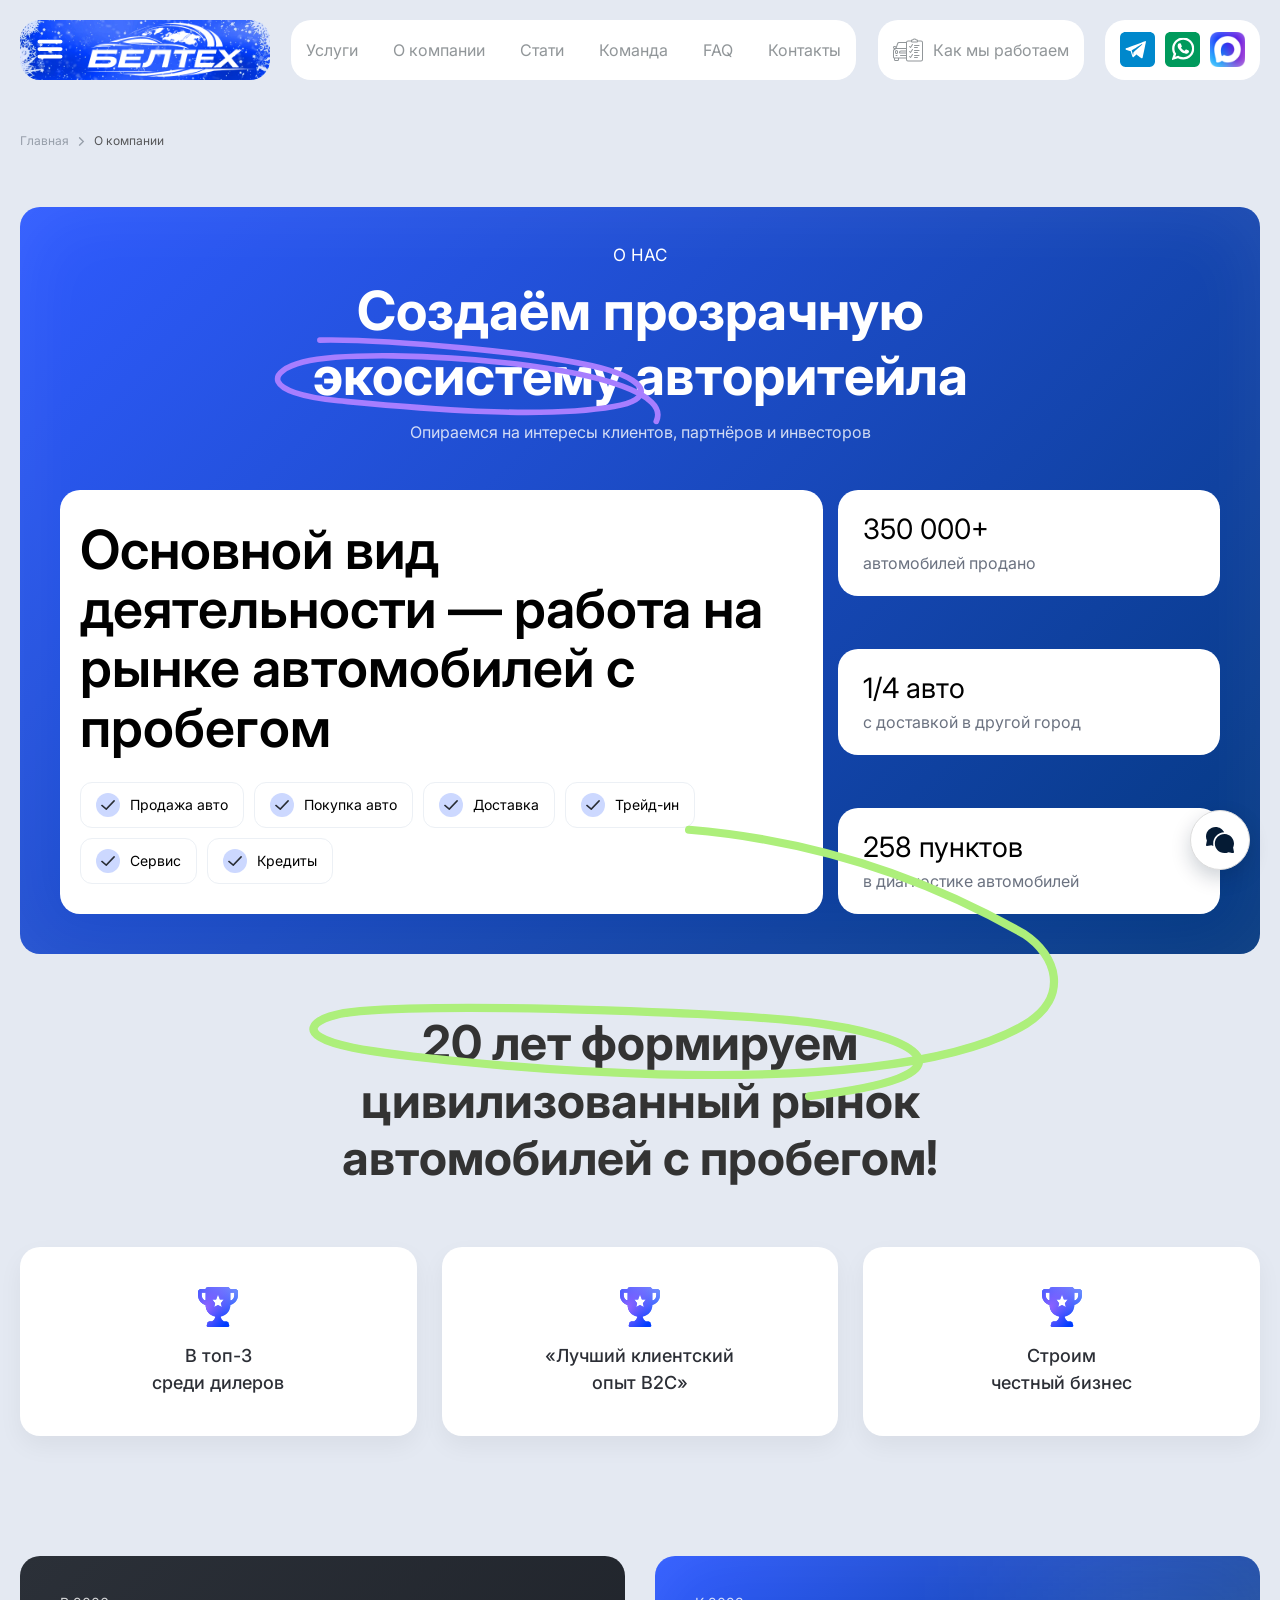
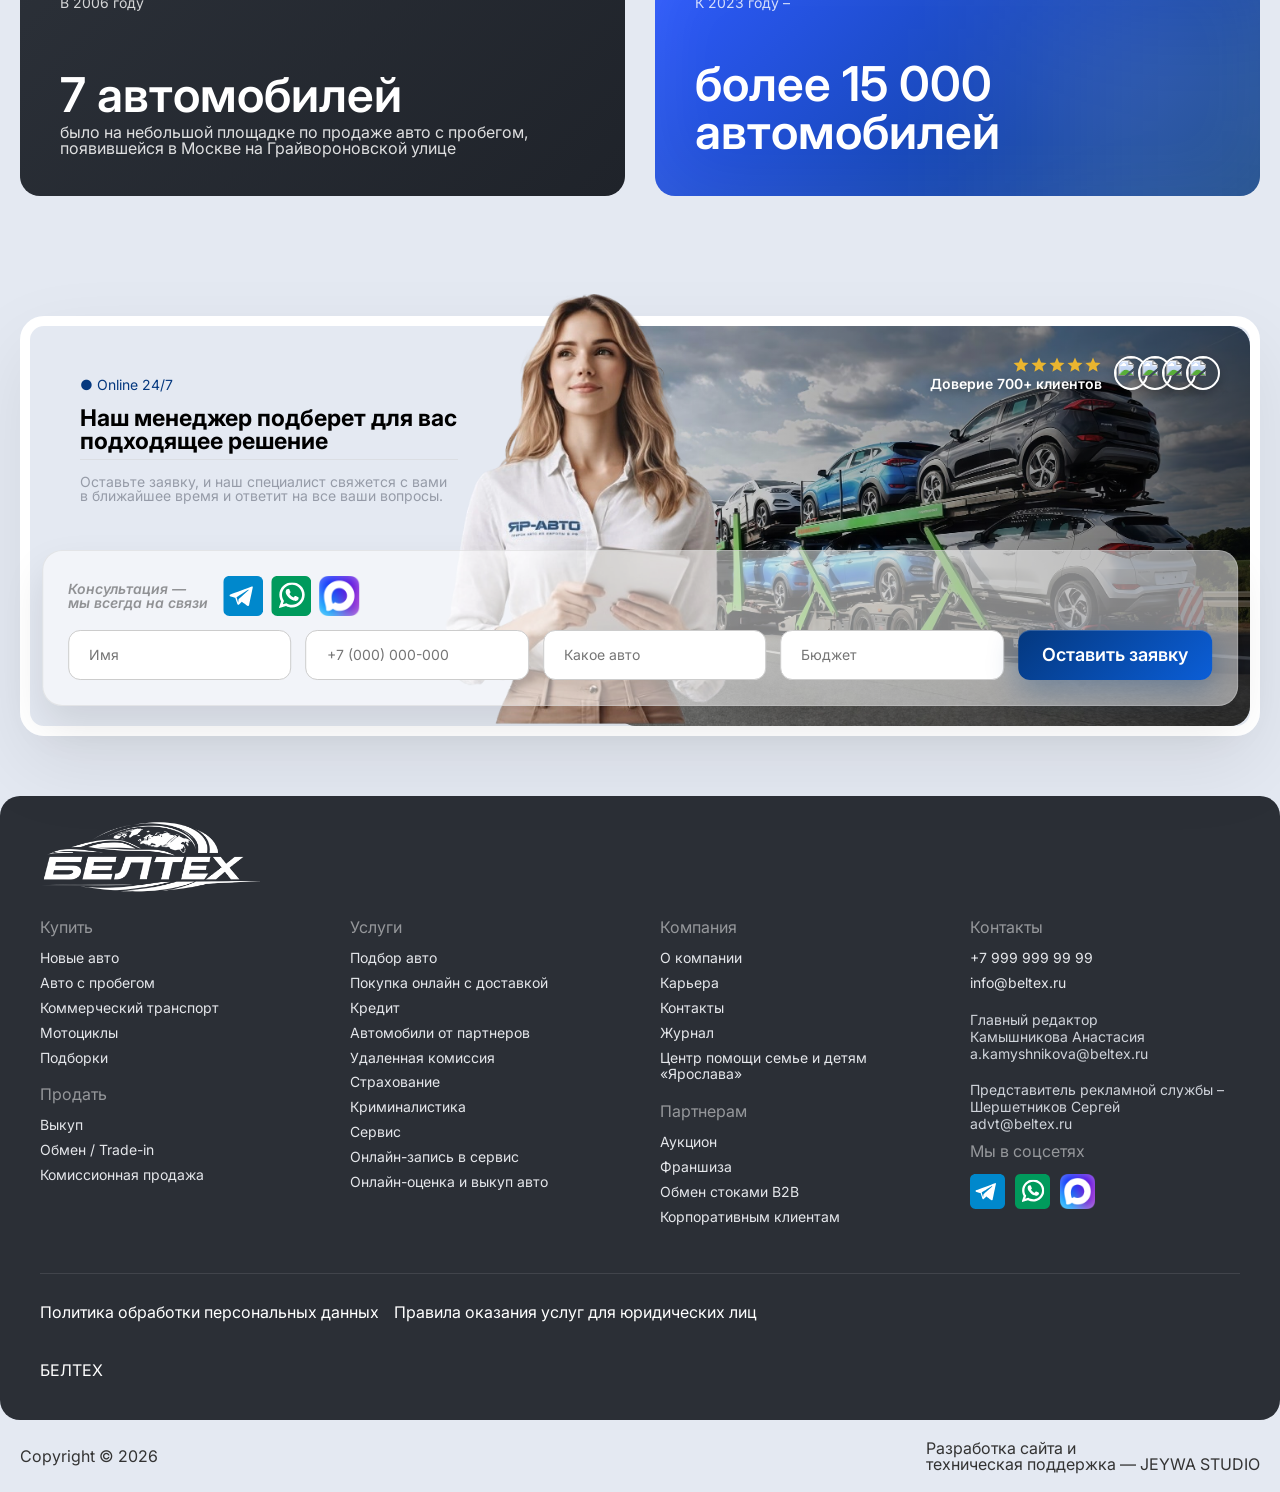
==== commit 0dbfb627: "new" ====
--- a/about.html
+++ b/about.html
@@ -188,8 +188,10 @@
             <ul>
               <li><a href="/services.html">Услуги</a></li>
               <li><a href="/about.html">О компании</a></li>
-              <li><a href="/reviews.html">Отзывы</a></li>
-              <li><a href="/faq.html">Часто задаваемые вопросы</a></li>
+              <li><a href="/blogs.html">Стати</a></li>
+              <li><a href="/team.html">Команда</a></li>
+               
+              <li><a href="/faq.html">FAQ</a></li>
               <li><a href="/contact.html">Контакты</a></li>
             </ul>
           </nav>
@@ -244,7 +246,30 @@
     <main>
       <div class="breadcrumb">
         <div class="container">
-          <a href="/">Главная</a> >
+          <a href="/">Главная</a>
+          <svg
+            xmlns="http://www.w3.org/2000/svg"
+            version="1.1"
+            xmlns:xlink="http://www.w3.org/1999/xlink"
+            width="9"
+            height="9"
+            x="0"
+            y="0"
+            viewBox="0 0 492.004 492.004"
+            style="enable-background: new 0 0 512 512"
+            xml:space="preserve"
+            class=""
+          >
+            <g>
+              <path
+                d="M382.678 226.804 163.73 7.86C158.666 2.792 151.906 0 144.698 0s-13.968 2.792-19.032 7.86l-16.124 16.12c-10.492 10.504-10.492 27.576 0 38.064L293.398 245.9l-184.06 184.06c-5.064 5.068-7.86 11.824-7.86 19.028 0 7.212 2.796 13.968 7.86 19.04l16.124 16.116c5.068 5.068 11.824 7.86 19.032 7.86s13.968-2.792 19.032-7.86L382.678 265c5.076-5.084 7.864-11.872 7.848-19.088.016-7.244-2.772-14.028-7.848-19.108z"
+                fill="#979faa"
+                opacity="1"
+                data-original="#979faa"
+                class=""
+              ></path>
+            </g>
+          </svg>
           <p>О компании</p>
         </div>
       </div>
@@ -333,12 +358,14 @@
             <div class="history-card dark">
               <span class="history-year">В 2006 году</span>
 
-              <div><h2>7 автомобилей</h2>
-
-              <p>
-                было на небольшой площадке по продаже авто с пробегом,
-                появившейся в Москве на Грайвороновской улице
-              </p></div>
+              <div>
+                <h2>7 автомобилей</h2>
+
+                <p>
+                  было на небольшой площадке по продаже авто с пробегом,
+                  появившейся в Москве на Грайвороновской улице
+                </p>
+              </div>
             </div>
 
             <!-- RIGHT -->
--- a/assests/css/style.css
+++ b/assests/css/style.css
@@ -2187,6 +2187,7 @@
   gap: 8px;
   font-size: 12px;
   color: #979faa;
+  align-items:center
 }
 .breadcrumb a {
   font-size: 12px;
@@ -2196,6 +2197,7 @@
   color: #333;
   opacity: 0.8;
 }
+
 .breadcrumb {
   margin: 35px 0 0 0;
 }
@@ -2330,6 +2332,7 @@
   display: flex;
   flex-direction: column;
   text-align: center;
+
 }
 
 .contact-card h1 {
@@ -2737,6 +2740,629 @@
   filter: blur(80px);
   right: -80px;
   bottom: -80px;
+}
+
+
+.services_detail_section {
+  padding: 60px 0;
+}
+.services_detail_wrapper {
+  display: grid;
+  grid-template-columns: repeat(1, 1fr);
+  column-gap: 40px;
+  row-gap: 20px;
+}
+.services_detail_navigation {
+  display: flex;
+  flex-direction: column;
+  row-gap: 20px;
+}
+
+.services_detail_navigation {
+    order:2;
+}
+.services_detail_content{
+    order:1;
+}
+.services_nav_list {
+  display: flex;
+  flex-direction: column;
+   border-radius: var(--br-2);
+  overflow:hidden;
+}
+.services_nav_list li {
+  opacity: 0;
+  transform: translateX(-18px);
+  animation: slideIn 0.45s ease forwards;
+}
+.services_nav_list li:nth-child(1) {
+  animation-delay: 0.05s;
+}
+.services_nav_list li:nth-child(2) {
+  animation-delay: 0.1s;
+}
+.services_nav_list li:nth-child(3) {
+  animation-delay: 0.15s;
+}
+.services_nav_list li:nth-child(4) {
+  animation-delay: 0.2s;
+}
+.services_nav_list li:nth-child(5) {
+  animation-delay: 0.25s;
+}
+.services_nav_list li:nth-child(6) {
+  animation-delay: 0.3s;
+}
+.services_nav_list li:nth-child(7) {
+  animation-delay: 0.35s;
+}
+.services_nav_list li:nth-child(8) {
+  animation-delay: 0.4s;
+}
+
+@keyframes slideIn {
+  to {
+    opacity: 1;
+    transform: translateX(0);
+  }
+}
+.services_nav_list li a {
+  display: flex;
+  align-items: center;
+  gap: 10px;
+  padding: 11px 14px;
+  font-size: 13px;
+  font-weight: 500;
+  color: #1a2d4d;
+  background: #f0f4f8;
+  border-left: 3px solid transparent;
+
+  text-decoration: none;
+  transition:
+    background 0.28s ease,
+    border-color 0.28s ease,
+    color 0.28s ease,
+    transform 0.22s ease;
+  line-height: 1.4;
+  position: relative;
+  overflow: hidden;
+}
+
+.services_nav_list li a::after {
+  content: "";
+  position: absolute;
+  inset: 0;
+  background: linear-gradient(
+    90deg,
+    rgba(24, 95, 165, 0.08) 0%,
+    transparent 100%
+  );
+  opacity: 0;
+  transition: opacity 0.28s ease;
+}
+.services_nav_list li a:hover {
+  background: #e0eaf5;
+  border-left-color: var(--blue-dark);
+  color: var(--blue-dark);
+}
+.services_nav_list li a:hover::after {
+  opacity: 1;
+}
+.services_nav_list li a .dot {
+  width: 6px;
+  height: 6px;
+  border-radius: 50%;
+  background: #b5d4f4;
+  flex-shrink: 0;
+  transition:
+    background 0.28s ease,
+    transform 0.28s ease;
+}
+.services_nav_list li a:hover .dot {
+  background: var(--blue-dark);
+  transform: scale(1.5);
+}
+
+.services_detail_section .contact-card {
+  border-radius: var(--br-2);
+  overflow: hidden;
+  opacity: 0;
+  transform: translateY(12px);
+  animation: fadeUp 0.5s ease 0.55s forwards;
+  box-shadow: 0 2px 16px rgba(24, 95, 165, 0.13);
+  padding: 0;
+}
+
+@keyframes fadeUp {
+  to {
+    opacity: 1;
+    transform: translateY(0);
+  }
+}
+
+.contact-top {
+  background: linear-gradient(135deg, #185fa5 0%, #0c447c 100%);
+  padding: 22px 20px 18px;
+  display: flex;
+  flex-direction: column;
+  align-items: center;
+  gap: 10px;
+}
+
+.avatar-wrap {
+  position: relative;
+}
+.avatar-wrap figure {
+  width: 72px;
+  height: 72px;
+  padding: 20px;
+  border-radius: 50%;
+  background: rgba(255, 255, 255, 0.18);
+  border: 3px solid rgba(255, 255, 255, 0.35);
+  display: block;
+}
+.avatar-wrap img {
+  object-fit: contain;
+  width: 100%;
+  height: 100%;
+}
+
+.avatar-pulse {
+  position: absolute;
+  inset: -5px;
+  border-radius: 50%;
+  border: 2px solid rgba(255, 255, 255, 0.3);
+  animation: pulse 2.2s ease-in-out infinite;
+}
+
+@keyframes pulse {
+  0%,
+  100% {
+    transform: scale(1);
+    opacity: 0.6;
+  }
+  50% {
+    transform: scale(1.12);
+    opacity: 0;
+  }
+}
+
+.contact-label {
+  font-size: 14px;
+  font-weight: 600;
+  color: #e6f1fb;
+  letter-spacing: 0.3px;
+  text-align: center;
+}
+
+.contact-bottom {
+  background: #0c447c;
+  padding: 16px 20px;
+  display: flex;
+  flex-direction: column;
+  align-items: center;
+  gap: 14px;
+}
+
+.phone-btn {
+  display: inline-flex;
+  align-items: center;
+  gap: 8px;
+  padding: 10px 20px;
+  background: rgba(255, 255, 255, 0.12);
+  border: 1px solid rgba(255, 255, 255, 0.25);
+  border-radius: var(--br-2);
+  color: #fff;
+  font-size: 14px;
+  font-weight: 600;
+  text-decoration: none;
+  transition:
+    background 0.25s ease,
+    transform 0.2s ease;
+  letter-spacing: 0.3px;
+}
+
+.phone-btn:hover {
+  background: rgba(255, 255, 255, 0.22);
+  transform: scale(1.03);
+}
+
+.icons-row {
+  display: flex;
+  gap: 10px;
+  align-items: center;
+}
+
+.icon-btn {
+  width: 38px;
+  height: 38px; 
+  display: flex;
+  align-items: center;
+  justify-content: center;
+  color:white;
+  text-decoration: none;
+  transition:
+    background 0.25s ease,
+    transform 0.22s cubic-bezier(0.34, 1.56, 0.64, 1);
+}
+.icon-btn.whatsapp,
+.icon-btn.telegram,
+.icon-btn.business{
+    width:fit-content;
+    height:fit-content;
+}
+.icon-btn.email{
+    border-radius:50%;
+    background:#2196f3;
+}
+.icon-btn.business img{
+    border-radius:50%;
+}
+.icon-btn.whatsapp svg,
+.icon-btn.telegram svg,
+.icon-btn.business img{
+    width:38px;
+    height:38px;
+}
+.icon-btn:hover { 
+  transform: scale(1.18);
+}
+
+.icon-btn svg {
+  width: 16px;
+  height: 16px;
+  fill: #e6f1fb;
+  display: block;
+}
+
+.services_detail_content h1 {
+  font-size: 24px;
+  font-weight: bold;
+  margin-bottom: 40px;
+  color: var(--primary);
+}
+.services_detail_content article {
+  font-weight: normal;
+  color: var(--primary);
+  opacity: 0.8;
+  line-height: 1.8;
+  font-size: 16px;
+
+}
+.services_detail_content figure {
+  height: auto;
+  position: relative;
+  overflow: hidden;
+  margin: 20px 0;
+  border-radius: 10px;
+}
+.services_detail_content figure img {
+  width: 100%;
+  height: auto;
+  object-fit: cover;
+  border-radius: 20px;
+  max-height: 400px;
+}
+.services_detail_content figure::after {
+  background: linear-gradient(
+    180deg,
+    rgba(0, 0, 0, 0) 0%,
+    rgba(0, 0, 0, 0.7) 100%
+  );
+  position: absolute;
+  inset: 0;
+  width: 100%;
+  height: 100%;
+  content: "";
+}
+.services_detail_content article :is(ol, ul), .detail_section_one_inner_content :is(ul, ol) {
+  padding-left: 20px;
+}
+.services_detail_content article ul li{
+  margin-bottom: 8px;
+  list-style: disc;
+}
+.services_detail_content article ol li{
+  margin-bottom: 8px;
+  list-style: decimal;
+}
+.services_detail_content :is(h2, h3) {
+  font-size: 20px;
+  font-weight: bold;
+  color: var(--primary);
+  opacity: 1;
+  margin-bottom: 20px;
+}
+.services_detail_content article a {
+  color: #333;
+  font-weight: 500;
+  opacity: 1;
+}
+.services_detail_content article p:not(:last-child) {
+  margin-bottom: 10px;
+}
+strong , b{
+  font-weight: bold;
+}
+.blogs-grid{
+  display: grid;
+  grid-template-columns: repeat(3,1fr);
+  gap: 30px;
+  align-items:stretch
+}
+.team-head{
+    text-align:center;
+    margin-bottom:50px;
+}
+
+.team-head h2{
+    font-size:36px;
+    font-weight:700;
+}
+
+.team-head p{
+    color:var(--grey);
+    margin-top:10px;
+}
+
+/* GRID */
+.team-grid{
+    display:grid;
+    grid-template-columns: repeat(5, 1fr);
+    gap:25px;
+}
+
+/* CARD */
+.team-card{
+    position:relative;
+    border-radius: var(--br);
+    overflow:hidden;
+    background:#fff;
+    transition:.5s cubic-bezier(.19,1,.22,1);
+    box-shadow: 0 10px 30px rgba(0,0,0,.05);
+}
+
+/* IMAGE */
+.team-card img{
+    width:100%;
+    height:320px;
+    object-fit:cover;
+    display:block;
+    transition:1s cubic-bezier(.19,1,.22,1);
+}
+
+/* INFO (always visible) */
+.team-info{
+    position:absolute;
+    bottom:0;
+    left:0;
+    width:100%;
+    padding:20px;
+    color:#fff;
+    background: linear-gradient(180deg, transparent, rgba(4,56,127,.9));
+}
+
+/* TEXT */
+.team-info h3{
+    font-size:18px;
+    font-weight:600;
+}
+
+.team-info span{
+    font-size:14px;
+    opacity:.85;
+}
+
+/* HOVER PREMIUM */
+.team-card:hover img{
+    transform: scale(1.08);
+}
+
+
+
+/* subtle glow */
+.team-card::after{
+    content:"";
+    position:absolute;
+    inset:0;
+    background: radial-gradient(circle at 70% 20%, rgba(47,91,255,.2), transparent 60%);
+    opacity:0;
+    transition:.4s;
+}
+
+.team-card:hover::after{
+    opacity:1;
+}
+
+/* RESPONSIVE */
+@media(max-width:1100px){
+    .team-grid{
+        grid-template-columns:repeat(3,1fr);
+    }
+}
+
+@media(max-width:800px){
+    .team-grid{
+        grid-template-columns:repeat(2,1fr);
+    }
+}
+
+@media(max-width:500px){
+    .team-grid{
+        grid-template-columns:1fr;
+    }
+}
+.detail_section_one {
+  padding: 60px 0;
+  .detail_section_one_wrapper {
+    display: grid;
+    grid-template-columns: repeat(1, 1fr);
+    gap: 20px;
+    .content_area {
+      display: flex;
+      flex-direction: column;
+      row-gap: 20px;
+
+      .blog_inner__headline {
+        font-size: 24px;
+        font-weight: 700;
+        line-height: 1.2;
+        color: #000;
+        margin: 0 0 16px 0;
+      }
+      img {
+        width: 100%;
+        aspect-ratio: 16/9;
+        border-radius: var(--br-2);
+        display: block;
+        object-fit: cover;
+      }
+
+      .detail_section_one_inner_content {
+        line-height: 1.8;
+        font-size: 16px;
+        color: #000;
+      }
+    }
+    .detail_section_one_inner_sidebar {
+      position: relative;
+      .detail_section_one_inner_sidebar_title {
+        font-size: 24px;
+        font-weight: 700;
+        color: #000;
+        margin: 0 0 30px 0;
+        padding-bottom: 16px;
+        border-bottom: 1px solid #333;
+      }
+      .detail_section_one_inner_related_list {
+        counter-reset: news-counter;
+        list-style: none;
+        padding: 0;
+        margin: 0;
+        display: flex;
+        flex-direction: column;
+        gap: 0;
+        position: relative;
+        padding-left: 50px;
+        &:before {
+          content: "";
+          position: absolute;
+          left: 11px;
+          top: 0;
+          bottom: 0;
+          width: 1px;
+          background: #555;
+          z-index: 1;
+        }
+        .detail_section_one_inner_related_item {
+          counter-increment: news-counter;
+          padding: 20px 0 24px;
+          position: relative;
+          display: flex;
+          align-items: flex-start;
+          gap: 16px;
+          &::first-child {
+            padding-top: 0;
+            .detail_section_one_inner_related_number {
+              top: 0;
+            }
+          }
+          .detail_section_one_inner_related_number {
+            position: absolute;
+            left: -50px;
+            top: 24px;
+            width: 24px;
+            height: 24px;
+            display: flex;
+            align-items: center;
+            justify-content: center;
+            font-size: 14px;
+            font-weight: 600;
+            color: #ffffff;
+            background: #1a1a1a;
+            z-index: 2;
+            text-align: center;
+            line-height: 1;
+            &::before {
+              content: counter(news-counter);
+            }
+          }
+          .detail_section_one_inner_related_content {
+            flex: 1;
+            display: flex;
+            flex-direction: column;
+            gap: 6px;
+            .detail_section_one_inner_related_link {
+              font-size: 15px;
+              line-height: 1.5;
+              color: #000;
+              text-decoration: none;
+              display: block;
+              transition: color 0.3s;
+              &:hover {
+                text-decoration: underline;
+              }
+            }
+          }
+        }
+      }
+    }
+    
+    @media screen and (min-width: 1024px) {
+      grid-template-columns: repeat(12, 1fr);
+      gap: 60px;
+      .content_area {
+        grid-column: span 8;
+        row-gap: 25px;
+        .blog_inner__headline {
+          font-size: 42px;
+        }
+        img {
+          aspect-ratio: unset;
+          height: 500px;
+        }
+      }
+
+      .detail_section_one_inner_sidebar {
+        grid-column: span 4;
+        position: sticky;
+        height: fit-content;
+        top: 100px;
+      }
+    }
+  }
+}
+
+
+@media screen and (min-width: 992px) {
+  .services_detail_section {
+    padding: 80px 0;
+  }
+ .services_detail_navigation {
+    order:1;
+}
+.services_detail_content{
+    order:2;
+}
+  .services_detail_navigation {
+    grid-column: span 3;
+    position: sticky;
+    top: 20px;
+    height: fit-content;
+    transition: 0.3s ease-in-out;
+  }
+  .services_detail_content :is(h2, h3) {
+    font-size: 36px;
+  }
+  .services_detail_wrapper {
+    grid-template-columns: repeat(12, 1fr);
+  }
+  .services_detail_content {
+    grid-column: span 9;
+  }
+  .services_detail_content h1 {
+    font-size: 42px;
+  }
 }
 
 /* RESPONSIVE */
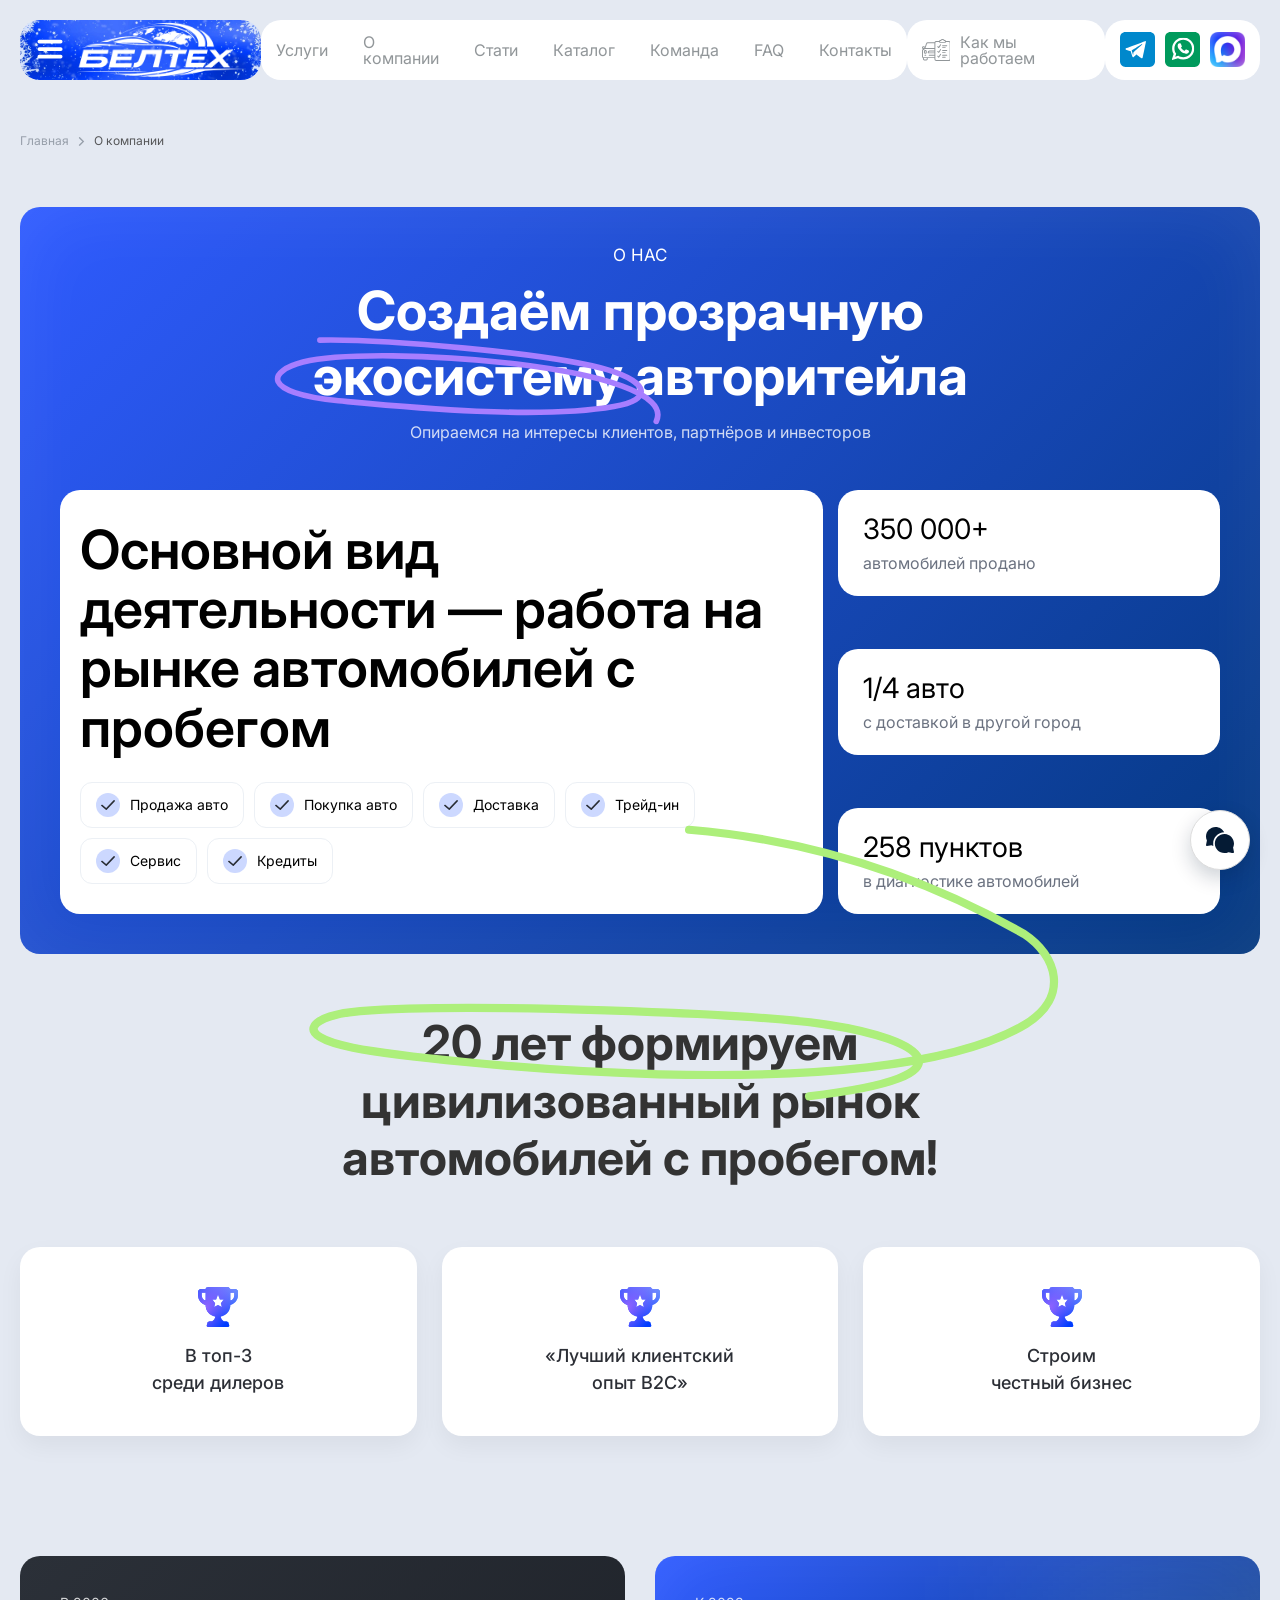
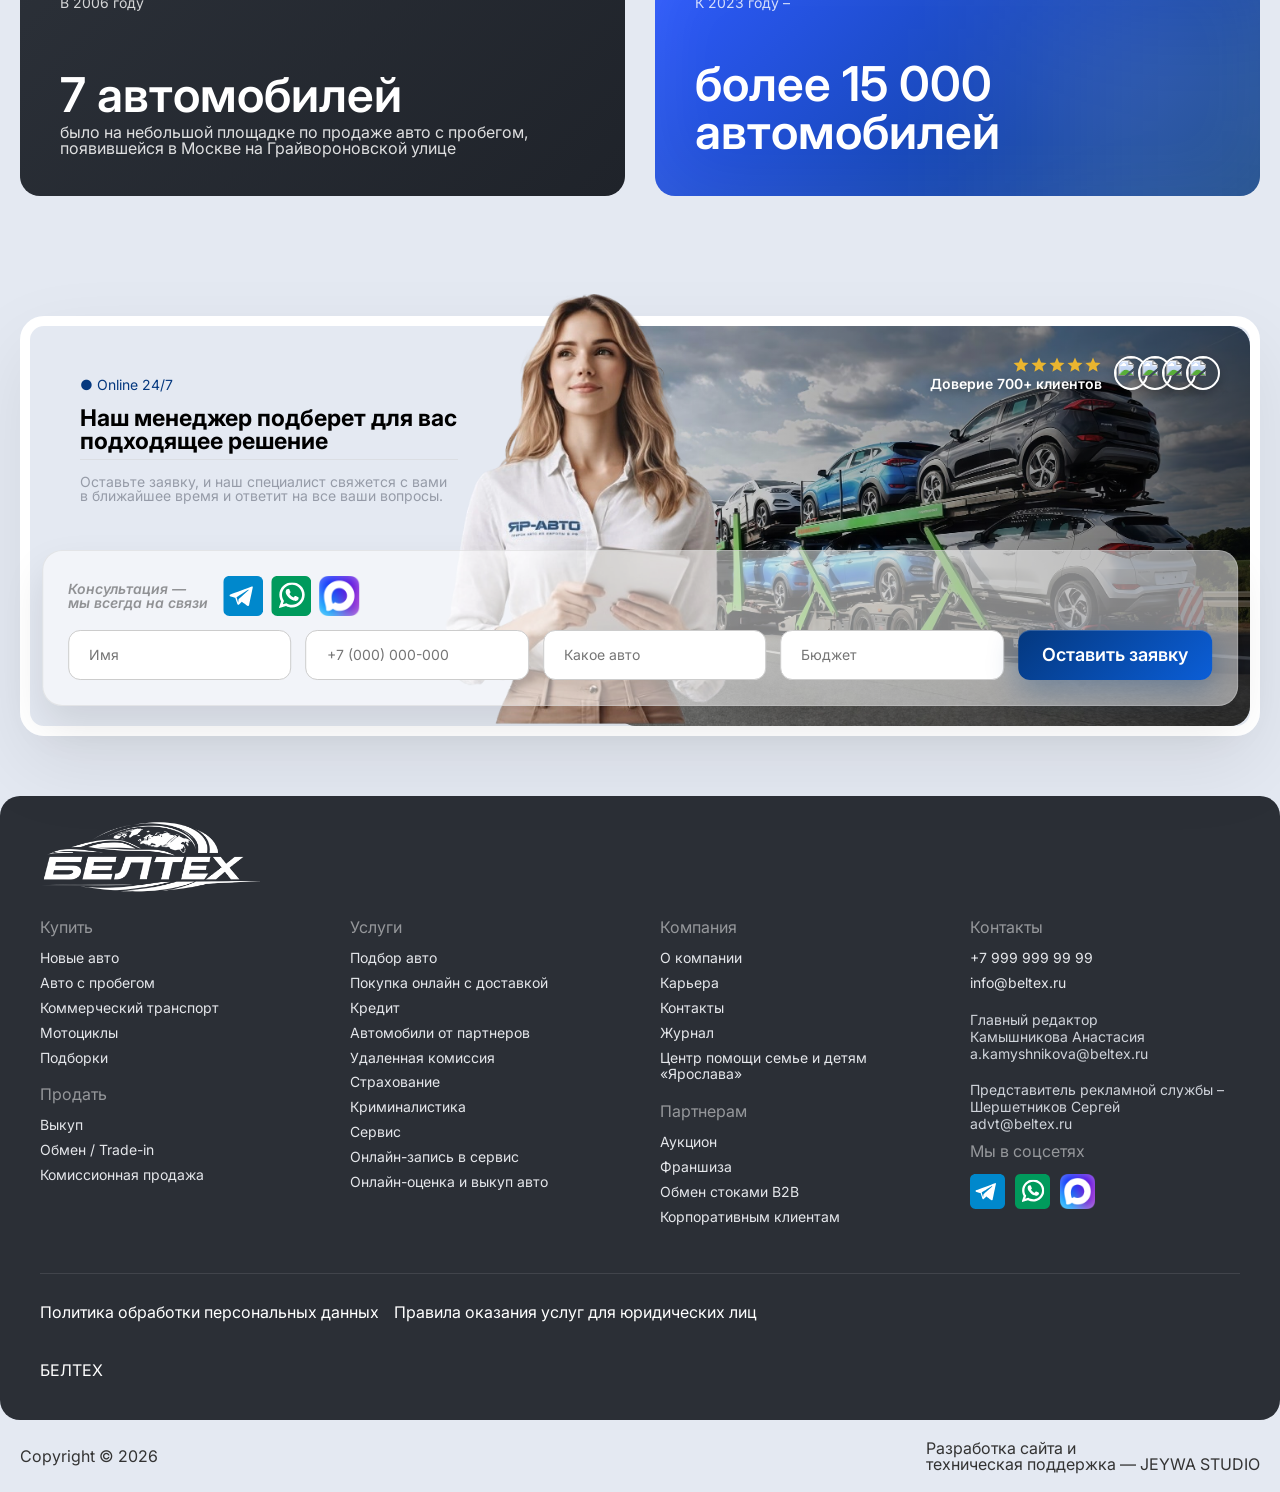
==== commit aac9dc4c: "new" ====
--- a/about.html
+++ b/about.html
@@ -189,8 +189,8 @@
               <li><a href="/services.html">Услуги</a></li>
               <li><a href="/about.html">О компании</a></li>
               <li><a href="/blogs.html">Стати</a></li>
+              <li><a href="/catalog.html">Каталог</a></li>
               <li><a href="/team.html">Команда</a></li>
-               
               <li><a href="/faq.html">FAQ</a></li>
               <li><a href="/contact.html">Контакты</a></li>
             </ul>
--- a/assests/css/style.css
+++ b/assests/css/style.css
@@ -1830,6 +1830,109 @@
   color: var(--blue-dark);
   font-weight: 600;
 }
+.car-card {
+  background: #fff;
+  border-radius: var(--br);
+  overflow: hidden;
+  border: 1px solid #e5e7eb;
+  transition: 0.4s;
+}
+
+.car-card:hover {
+  transform: translateY(-6px);
+  box-shadow: 0 20px 50px rgba(0, 0, 0, 0.08);
+}
+
+/* IMAGE */
+.car-image {
+  height: 240px;
+}
+
+.car-image img {
+  width: 100%;
+  height: 100%;
+  object-fit: cover;
+}
+
+/* BODY */
+.car-body {
+  padding: 20px;
+}
+
+/* TITLE */
+.car-title {
+  font-size: 22px;
+  font-weight: 600;
+  margin-bottom: 10px;
+}
+
+/* PRICE */
+.car-price {
+  font-size: 28px;
+  font-weight: 700;
+  color: var(--blue-dark);
+  margin-bottom: 20px;
+  padding-bottom: 20px;
+  border-bottom: 0.5px solid #e0e4ea;
+}
+
+/* SPECS GRID */
+.car-specs {
+  display: grid;
+  grid-template-columns: 1fr 1fr;
+  gap: 15px;
+  margin-bottom: 20px;
+  padding-bottom: 20px;
+  border-bottom: 0.5px solid #e0e4ea;
+}
+
+/* SPEC ITEM */
+.spec {
+  display: flex;
+  gap: 10px;
+  align-items: center;
+}
+
+.spec p {
+  font-size: 13px;
+  color: #9aa1b1;
+}
+
+.spec b {
+  font-size: 14px;
+  color: #111;
+}
+
+/* ICON BASE */
+.icon svg {
+  width: 22px;
+  height: 22px;
+}
+.icon svg path,
+.icon svg {
+  stroke: var(--blue-dark);
+}
+.car-card .btn-premium {
+  display: flex;
+}
+
+/* BUTTON */
+.car-btn {
+  display: block;
+  text-align: center;
+  height: 48px;
+  line-height: 48px;
+  border-radius: 12px;
+  background: linear-gradient(135deg, #2f5bff, #04387f);
+  color: #fff;
+  font-weight: 600;
+  transition: 0.3s;
+}
+
+.car-btn:hover {
+  transform: translateY(-2px);
+  box-shadow: 0 10px 25px rgba(47, 91, 255, 0.3);
+}
 .faq-logo {
   max-width: 80%;
 }
@@ -2187,7 +2290,7 @@
   gap: 8px;
   font-size: 12px;
   color: #979faa;
-  align-items:center
+  align-items: center;
 }
 .breadcrumb a {
   font-size: 12px;
@@ -2332,7 +2435,6 @@
   display: flex;
   flex-direction: column;
   text-align: center;
-
 }
 
 .contact-card h1 {
@@ -2458,9 +2560,161 @@
 .contact-box:hover {
   box-shadow: 0 30px 80px rgba(10, 40, 120, 0.12);
 }
+.car-inner {
+  padding: 60px 0;
+}
+
+.car-inner-grid {
+  display: grid;
+  grid-template-columns: 2.5fr 1fr;
+  gap: 30px;
+}
+
+/* LEFT */
+.car-gallery {
+  position: relative;
+}
+
+.main-image {
+  display: block;
+  border-radius: var(--br);
+  overflow: hidden;
+  position: relative;
+}
+
+.main-image img {
+  width: 100%;
+  height: 520px;
+  object-fit: cover;
+}
+
+/* STATUS */
+.status {
+  position: absolute;
+  top: 20px;
+  left: 20px;
+  background: var(--blue-dark);
+  color: #fff;
+  padding: 8px 16px;
+  border-radius: 20px;
+  font-size: 14px;
+}
+
+/* THUMBS */
+.thumbs {
+  display: flex;
+  gap: 10px;
+  margin-top: 12px;
+}
+
+.thumbs img {
+  width: 90px;
+  height: 70px;
+  object-fit: cover;
+  border-radius: 10px;
+  cursor: pointer;
+  opacity: 0.6;
+  transition: 0.3s;
+}
+
+.thumbs img:hover {
+  opacity: 1;
+  transform: scale(1.05);
+}
+
+/* RIGHT */
+.car-info-box {
+  padding: 30px;
+}
+
+.car-info-box h1 {
+  font-size: 32px;
+  margin-bottom: 5px;
+  line-height: 1.2;
+}
+
+.year {
+  font-size: 22px;
+  color: #888;
+}
+
+.price-inner {
+  font-size: 28px;
+  color: var(--blue-dark);
+  font-weight: 700;
+  margin: 20px 0;
+}
+
+/* BADGES */
+.badges {
+  display: flex;
+  gap: 10px;
+  margin-bottom: 20px;
+  flex-direction: column;
+}
+
+.badges span {
+  background: rgb(22 111 163 / 10%);
+  color: var(--blue-dark);
+  padding: 6px 12px;
+  border-radius: 12px;
+  font-size: 12px;
+  display: inline-block;
+  width: fit-content;
+}
+.badges span svg {
+  width: 14px;
+  height: 14px;
+}
+.badges span svg path {
+  stroke: var(--blue-dark);
+}
+.specs-grid {
+  display: grid;
+  grid-template-columns: 1fr 1fr;
+  padding-top: 20px;
+}
+
+/* ITEM */
+.specs-grid .spec {
+  display: flex;
+  align-items: center;
+  gap: 14px;
+  padding: 20px;
+  position: relative;
+}
+
+/* VERTICAL LINE */
+.specs-grid .spec:nth-child(odd)::after {
+  content: "";
+  position: absolute;
+  right: 0;
+  top: 0;
+  height: 100%;
+  width: 1px;
+  background: #d4d8dd;
+}
+
+/* HORIZONTAL LINE */
+.specs-grid .spec:not(:nth-last-child(-n + 2)) {
+  border-bottom: 1px solid #d4d8dd;
+}
+.car-inner .btn-premium{
+  margin-top: 40px;
+  width: 100%;
+  text-align: center;
+  display: flex;
+  align-items:center;
+  justify-content: center;
+}
+
+.btn-main:hover {
+  transform: translateY(-2px);
+  box-shadow: 0 10px 25px rgba(47, 91, 255, 0.3);
+}
 .about-box {
   background: linear-gradient(135deg, #2f5bff, #04387f);
-box-shadow: inset 0 0 80px rgba(255,255,255,0.08);
+  box-shadow: inset 0 0 80px rgba(255, 255, 255, 0.08);
   border-radius: var(--br);
   padding: 40px 40px;
   color: #fff;
@@ -2566,7 +2820,12 @@
   gap: 20px;
   justify-content: space-between;
 }
-
+.card-grid{
+  display: grid;
+  grid-template-columns: repeat(3,1fr);
+  align-items: stretch;
+  gap: 30px;
+}
 .about-card {
   background: #fff;
   color: #000;
@@ -2695,7 +2954,7 @@
   display: flex;
   justify-content: space-between;
   flex-direction: column;
-  gap:30px
+  gap: 30px;
 }
 
 /* LEFT DARK */
@@ -2706,7 +2965,7 @@
 /* RIGHT GRADIENT */
 .history-card.gradient {
   background: linear-gradient(135deg, #2f5bff, #04387f);
-box-shadow: inset 0 0 80px rgba(255,255,255,0.08);
+  box-shadow: inset 0 0 80px rgba(255, 255, 255, 0.08);
 }
 
 /* TEXT */
@@ -2728,7 +2987,6 @@
   max-width: 500px;
   margin-top: 5px;
 }
-
 
 /* GLOW EFFECT */
 .history-card.gradient::before {
@@ -2742,7 +3000,6 @@
   bottom: -80px;
 }
 
-
 .services_detail_section {
   padding: 60px 0;
 }
@@ -2759,16 +3016,16 @@
 }
 
 .services_detail_navigation {
-    order:2;
-}
-.services_detail_content{
-    order:1;
+  order: 2;
+}
+.services_detail_content {
+  order: 1;
 }
 .services_nav_list {
   display: flex;
   flex-direction: column;
-   border-radius: var(--br-2);
-  overflow:hidden;
+  border-radius: var(--br-2);
+  overflow: hidden;
 }
 .services_nav_list li {
   opacity: 0;
@@ -2975,11 +3232,11 @@
 
 .icon-btn {
   width: 38px;
-  height: 38px; 
+  height: 38px;
   display: flex;
   align-items: center;
   justify-content: center;
-  color:white;
+  color: white;
   text-decoration: none;
   transition:
     background 0.25s ease,
@@ -2987,24 +3244,24 @@
 }
 .icon-btn.whatsapp,
 .icon-btn.telegram,
-.icon-btn.business{
-    width:fit-content;
-    height:fit-content;
-}
-.icon-btn.email{
-    border-radius:50%;
-    background:#2196f3;
-}
-.icon-btn.business img{
-    border-radius:50%;
+.icon-btn.business {
+  width: fit-content;
+  height: fit-content;
+}
+.icon-btn.email {
+  border-radius: 50%;
+  background: #2196f3;
+}
+.icon-btn.business img {
+  border-radius: 50%;
 }
 .icon-btn.whatsapp svg,
 .icon-btn.telegram svg,
-.icon-btn.business img{
-    width:38px;
-    height:38px;
-}
-.icon-btn:hover { 
+.icon-btn.business img {
+  width: 38px;
+  height: 38px;
+}
+.icon-btn:hover {
   transform: scale(1.18);
 }
 
@@ -3027,7 +3284,6 @@
   opacity: 0.8;
   line-height: 1.8;
   font-size: 16px;
-
 }
 .services_detail_content figure {
   height: auto;
@@ -3055,14 +3311,15 @@
   height: 100%;
   content: "";
 }
-.services_detail_content article :is(ol, ul), .detail_section_one_inner_content :is(ul, ol) {
+.services_detail_content article :is(ol, ul),
+.detail_section_one_inner_content :is(ul, ol) {
   padding-left: 20px;
 }
-.services_detail_content article ul li{
+.services_detail_content article ul li {
   margin-bottom: 8px;
   list-style: disc;
 }
-.services_detail_content article ol li{
+.services_detail_content article ol li {
   margin-bottom: 8px;
   list-style: decimal;
 }
@@ -3081,116 +3338,479 @@
 .services_detail_content article p:not(:last-child) {
   margin-bottom: 10px;
 }
-strong , b{
+strong,
+b {
   font-weight: bold;
 }
-.blogs-grid{
+.blogs-grid {
   display: grid;
-  grid-template-columns: repeat(3,1fr);
+  grid-template-columns: repeat(3, 1fr);
   gap: 30px;
-  align-items:stretch
-}
-.team-head{
-    text-align:center;
-    margin-bottom:50px;
-}
-
-.team-head h2{
-    font-size:36px;
-    font-weight:700;
-}
-
-.team-head p{
-    color:var(--grey);
-    margin-top:10px;
+  align-items: stretch;
+}
+.team-head {
+  text-align: center;
+  margin-bottom: 50px;
+}
+
+.team-head h2 {
+  font-size: 36px;
+  font-weight: 700;
+}
+
+.team-head p {
+  color: var(--grey);
+  margin-top: 10px;
 }
 
 /* GRID */
-.team-grid{
-    display:grid;
-    grid-template-columns: repeat(5, 1fr);
-    gap:25px;
+.team-grid {
+  display: grid;
+  grid-template-columns: repeat(5, 1fr);
+  gap: 25px;
 }
 
 /* CARD */
-.team-card{
-    position:relative;
-    border-radius: var(--br);
-    overflow:hidden;
-    background:#fff;
-    transition:.5s cubic-bezier(.19,1,.22,1);
-    box-shadow: 0 10px 30px rgba(0,0,0,.05);
+.team-card {
+  position: relative;
+  border-radius: var(--br);
+  overflow: hidden;
+  background: #fff;
+  transition: 0.5s cubic-bezier(0.19, 1, 0.22, 1);
+  box-shadow: 0 10px 30px rgba(0, 0, 0, 0.05);
 }
 
 /* IMAGE */
-.team-card img{
-    width:100%;
-    height:320px;
-    object-fit:cover;
-    display:block;
-    transition:1s cubic-bezier(.19,1,.22,1);
+.team-card img {
+  width: 100%;
+  height: 320px;
+  object-fit: cover;
+  display: block;
+  transition: 1s cubic-bezier(0.19, 1, 0.22, 1);
 }
 
 /* INFO (always visible) */
-.team-info{
-    position:absolute;
-    bottom:0;
-    left:0;
-    width:100%;
-    padding:20px;
-    color:#fff;
-    background: linear-gradient(180deg, transparent, rgba(4,56,127,.9));
+.team-info {
+  position: absolute;
+  bottom: 0;
+  left: 0;
+  width: 100%;
+  padding: 20px;
+  color: #fff;
+  background: linear-gradient(180deg, transparent, rgba(4, 56, 127, 0.9));
 }
 
 /* TEXT */
-.team-info h3{
-    font-size:18px;
-    font-weight:600;
-}
-
-.team-info span{
-    font-size:14px;
-    opacity:.85;
+.team-info h3 {
+  font-size: 18px;
+  font-weight: 600;
+}
+
+.team-info span {
+  font-size: 14px;
+  opacity: 0.85;
 }
 
 /* HOVER PREMIUM */
-.team-card:hover img{
-    transform: scale(1.08);
-}
-
-
+.team-card:hover img {
+  transform: scale(1.08);
+}
 
 /* subtle glow */
-.team-card::after{
-    content:"";
-    position:absolute;
-    inset:0;
-    background: radial-gradient(circle at 70% 20%, rgba(47,91,255,.2), transparent 60%);
-    opacity:0;
-    transition:.4s;
-}
-
-.team-card:hover::after{
-    opacity:1;
-}
-
+.team-card::after {
+  content: "";
+  position: absolute;
+  inset: 0;
+  background: radial-gradient(
+    circle at 70% 20%,
+    rgba(47, 91, 255, 0.2),
+    transparent 60%
+  );
+  opacity: 0;
+  transition: 0.4s;
+}
+
+.team-card:hover::after {
+  opacity: 1;
+}
+/* SECTION */
+.filter-section {
+  padding: 40px 0;
+}
+
+/* BOX */
+.filter-box {
+  background: #ffffff;
+  border-radius: 20px;
+  padding: 30px;
+  border: 1px solid #eef1f5;
+  box-shadow: 0 15px 40px rgba(0, 0, 0, 0.06);
+}
+
+/* GRID */
+.filter-grid {
+  display: grid;
+  grid-template-columns: repeat(4, 1fr);
+  gap: 20px;
+}
+
+/* DIVIDER */
+.divider {
+  grid-column: span 4;
+  height: 1px;
+  background: #e6ebf2;
+  margin: 10px 0;
+}
+
+/* FORM GROUP */
+.form-group {
+  display: flex;
+  flex-direction: column;
+  gap: 6px;
+}
+
+/* LABEL */
+.form-group label {
+  display: flex;
+  align-items: center;
+  gap: 8px;
+
+  font-size: 12px;
+  color: #6b7a8d;
+  text-transform: uppercase;
+  letter-spacing: 0.05em;
+}
+
+/* ICON */
+.form-group .icon {
+  width: 18px;
+  height: 18px;
+
+  display: flex;
+  align-items: center;
+  justify-content: center;
+
+  color: #22c55e;
+}
+
+.form-group .icon svg {
+  width: 18px;
+  height: 18px;
+  stroke: var(--blue-dark);
+}
+.form-group .icon svg path{
+  stroke: var(--blue-dark);
+}
+/* INPUT + SELECT */
+.form-group select,
+.form-group input {
+  height: 48px;
+  border-radius: 12px;
+  border: 1px solid #e5e9f2;
+  padding: 0 14px;
+  font-size: 15px;
+  background: #f8fafc;
+  transition: all 0.25s ease;
+}
+.filter-section button svg{
+  width: 16px;
+  height: 16px;
+}
+.filter-section button{
+  display: flex;
+  align-items: center;
+  justify-content: center;
+  gap: 5px;
+}
+/* PLACEHOLDER */
+.form-group input::placeholder {
+  color: #9aa1b1;
+}
+
+/* FOCUS */
+.form-group select:focus,
+.form-group input:focus {
+  border-color: #04387f;
+  background: #ffffff;
+  outline: none;
+  box-shadow: 0 0 0 3px rgba(4, 56, 127, 0.08);
+}
+
+/* HOVER */
+.form-group select:hover,
+.form-group input:hover {
+  border-color: #cfd6e2;
+}
+
+/* ACTIONS */
+.filter-actions {
+  grid-column: span 4;
+  display: flex;
+  justify-content: flex-end;
+  gap: 12px;
+  margin-top: 10px;
+}
+
+/* SEARCH BUTTON */
+.btn-search {
+  background: #04387f;
+  color: #fff;
+  border: none;
+  padding: 12px 28px;
+  border-radius: 30px;
+  font-weight: 600;
+  font-size: 15px;
+  cursor: pointer;
+  transition: all 0.3s ease;
+}
+
+/* SEARCH HOVER */
+.btn-search:hover {
+  background: #032c65;
+}
+
+/* RESET BUTTON */
+.btn-reset {
+  background: transparent;
+  border: 1px solid #e5e9f2;
+  padding: 12px 22px;
+  border-radius: 30px;
+  cursor: pointer;
+  font-size: 14px;
+  color: #6b7280;
+  transition: all 0.25s ease;
+}
+
+/* RESET HOVER */
+.btn-reset:hover {
+  border-color: #04387f;
+  color: #04387f;
+  background: #f1f5ff;
+}
+/* =========================
+   TOP BAR
+========================= */
+.catalog-top {
+  display: flex;
+  justify-content: space-between;
+  align-items: center;
+  padding: 15px 0;
+}
+
+/* LEFT */
+.results {
+  font-size: 20px;
+  color: #1f2937;
+}
+
+.results b {
+  font-weight: 700;
+}
+
+/* =========================
+   SORT BLOCK
+========================= */
+.sort {
+  display: flex;
+  align-items: center;
+  gap: 10px;
+  color: #6b7a8d;
+  font-size: 15px;
+}
+
+.sort-dropdown {
+  position: relative;
+}
+
+/* BUTTON */
+.sort-btn {
+  display: flex;
+  align-items: center;
+  gap: 10px;
+
+  background: #f1f5f9;
+  border: 2px solid var(--blue-dark);
+  color: #1f2937;
+
+  padding: 10px 18px;
+  border-radius: 30px;
+  font-size: 15px;
+  cursor: pointer;
+
+  transition: all 0.25s ease;
+}
+
+/* BUTTON HOVER */
+.sort-btn:hover {
+  background: #eafaf1;
+  border-color: var(--blue-dark);
+}
+
+/* TEXT */
+.sort-btn .text {
+  font-weight: 500;
+}
+.icon {
+
+  display: flex;
+  align-items: center;
+  justify-content: center;
+
+  color: #6b7a8d;
+}
+
+.icon svg {
+  width: 18px;
+  height: 18px;
+  stroke: currentColor;
+  transition: 0.2s;
+}
+
+
+.sort-dropdown.active .sort-btn .icon svg {
+  transform: rotate(180deg);
+}
+
+
+.sort-menu {
+  position: absolute;
+  top: 120%;
+  right: 0;
+
+  width: 200px;
+  padding: 10px;
+
+  background: rgba(20, 20, 20, 0.491);
+  backdrop-filter: blur(14px);
+
+  border-radius: 16px;
+  list-style: none;
+
+  opacity: 0;
+  visibility: hidden;
+  transform: translateY(10px);
+
+  transition: all 0.25s ease;
+  z-index: 10;
+}
+
+/* SHOW */
+.sort-dropdown.active .sort-menu {
+  opacity: 1;
+  visibility: visible;
+  transform: translateY(0);
+}
+
+
+.sort-menu li {
+  display: flex;
+  align-items: center;
+  gap: 10px;
+
+  padding: 10px 12px;
+  border-radius: 10px;
+
+  color: #ffffff;
+  cursor: pointer;
+
+  transition: all 0.2s ease;
+}
+
+/* HOVER */
+.sort-menu li:hover {
+  background: rgba(255, 255, 255, 0.1);
+}
+.sort-menu li.active {
+  background: linear-gradient(135deg, #4f7cff, #3b82f6);
+  color: #fff;
+}
+
+/* ACTIVE ICON */
+.sort-menu li.active .icon {
+  color: #fff;
+}
+
+.sort-menu li .icon {
+  width: 16px;
+  height: 16px;
+}
+
+@media (max-width: 768px) {
+  .catalog-top {
+    flex-direction: column;
+    align-items: flex-start;
+    gap: 10px;
+  }
+
+  .sort {
+    width: 100%;
+    justify-content: space-between;
+  }
+
+  .sort-dropdown {
+    width: 100%;
+  }
+
+  .sort-btn {
+    width: 100%;
+    justify-content: space-between;
+  }
+
+  .sort-menu {
+    width: 100%;
+  }
+}
 /* RESPONSIVE */
-@media(max-width:1100px){
-    .team-grid{
-        grid-template-columns:repeat(3,1fr);
-    }
-}
-
-@media(max-width:800px){
-    .team-grid{
-        grid-template-columns:repeat(2,1fr);
-    }
-}
-
-@media(max-width:500px){
-    .team-grid{
-        grid-template-columns:1fr;
-    }
+@media (max-width: 1024px) {
+  .filter-grid {
+    grid-template-columns: repeat(2, 1fr);
+  }
+
+  .divider {
+    grid-column: span 2;
+  }
+
+  .filter-actions {
+    grid-column: span 2;
+  }
+}
+
+@media (max-width: 600px) {
+  .filter-grid {
+    grid-template-columns: 1fr;
+  }
+
+  .divider {
+    grid-column: span 1;
+  }
+
+  .filter-actions {
+    grid-column: span 1;
+    flex-direction: column;
+  }
+
+  .btn-search,
+  .btn-reset {
+    width: 100%;
+  }
+}
+/* RESPONSIVE */
+@media (max-width: 1100px) {
+  .team-grid {
+    grid-template-columns: repeat(3, 1fr);
+  }
+}
+
+@media (max-width: 800px) {
+  .team-grid {
+    grid-template-columns: repeat(2, 1fr);
+  }
+}
+
+@media (max-width: 500px) {
+  .team-grid {
+    grid-template-columns: 1fr;
+  }
 }
 .detail_section_one {
   padding: 60px 0;
@@ -3307,7 +3927,7 @@
         }
       }
     }
-    
+
     @media screen and (min-width: 1024px) {
       grid-template-columns: repeat(12, 1fr);
       gap: 60px;
@@ -3333,17 +3953,16 @@
   }
 }
 
-
 @media screen and (min-width: 992px) {
   .services_detail_section {
     padding: 80px 0;
   }
- .services_detail_navigation {
-    order:1;
-}
-.services_detail_content{
-    order:2;
-}
+  .services_detail_navigation {
+    order: 1;
+  }
+  .services_detail_content {
+    order: 2;
+  }
   .services_detail_navigation {
     grid-column: span 3;
     position: sticky;
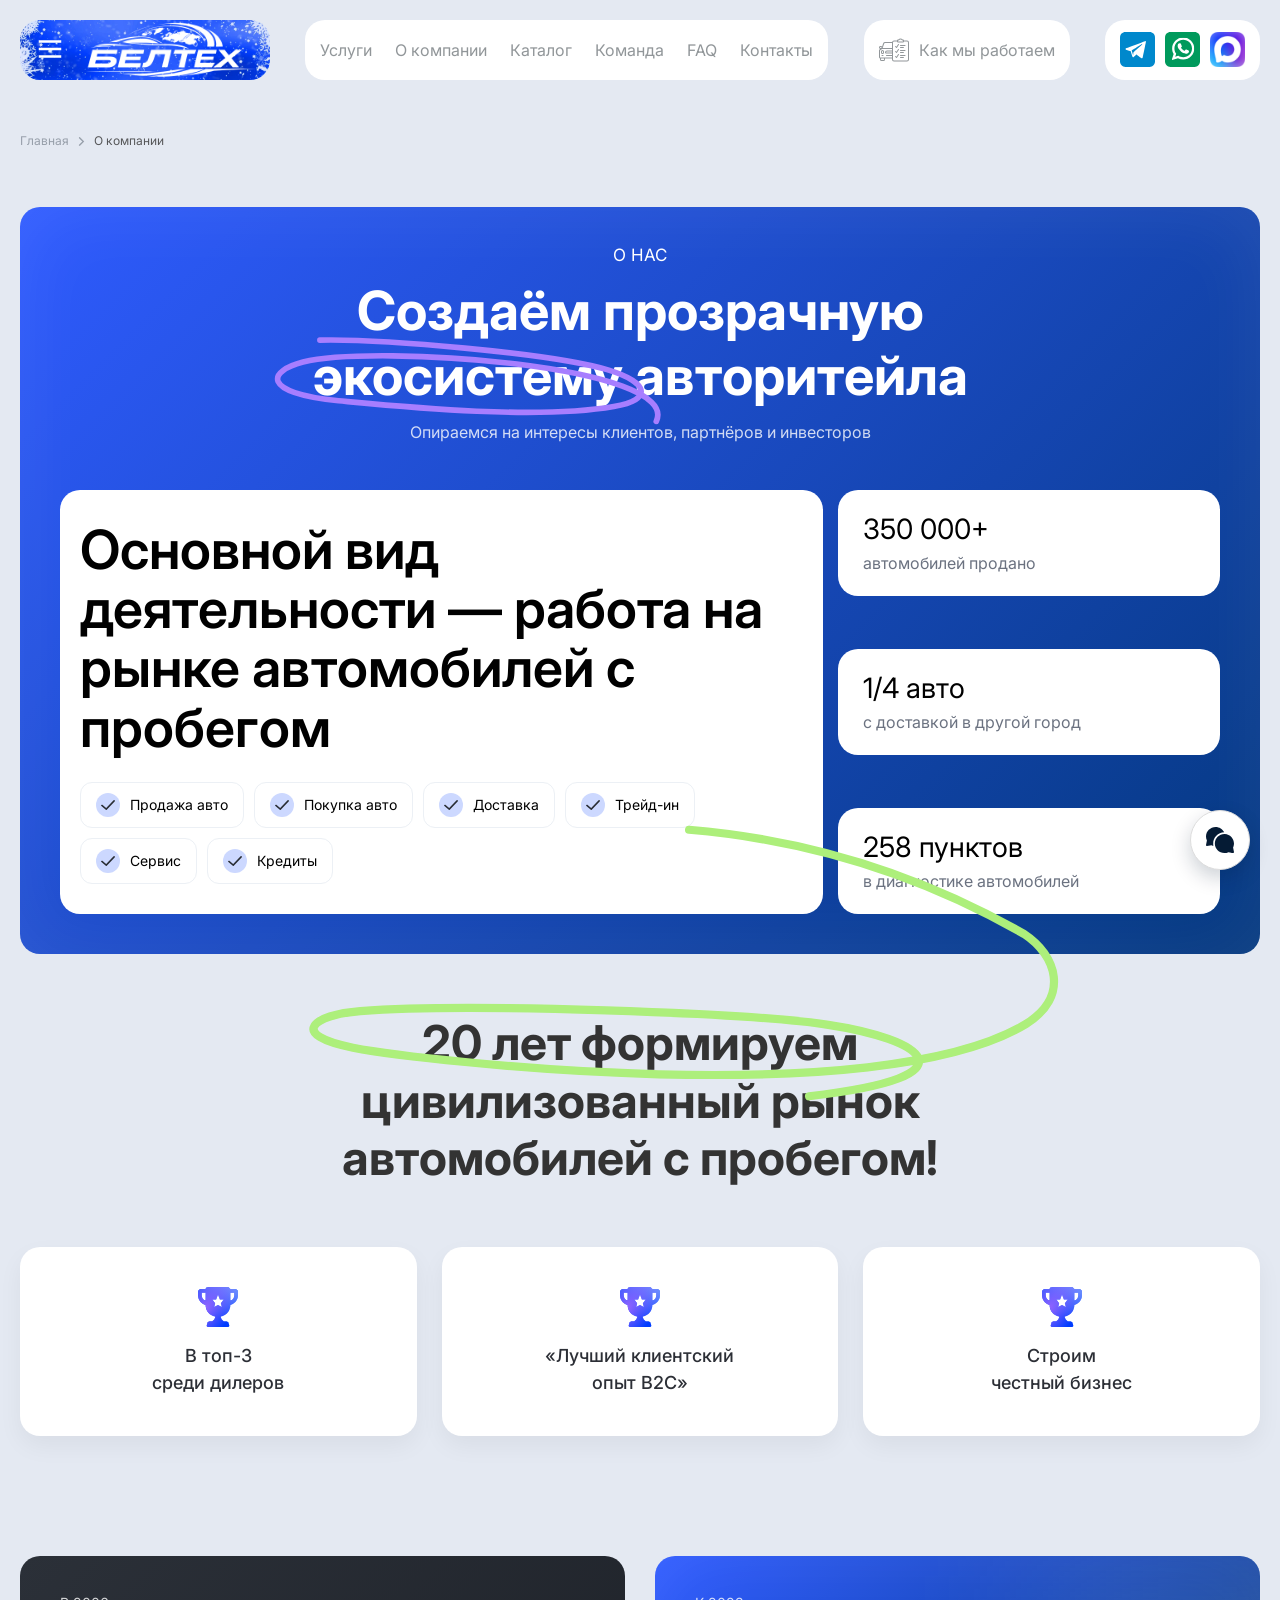
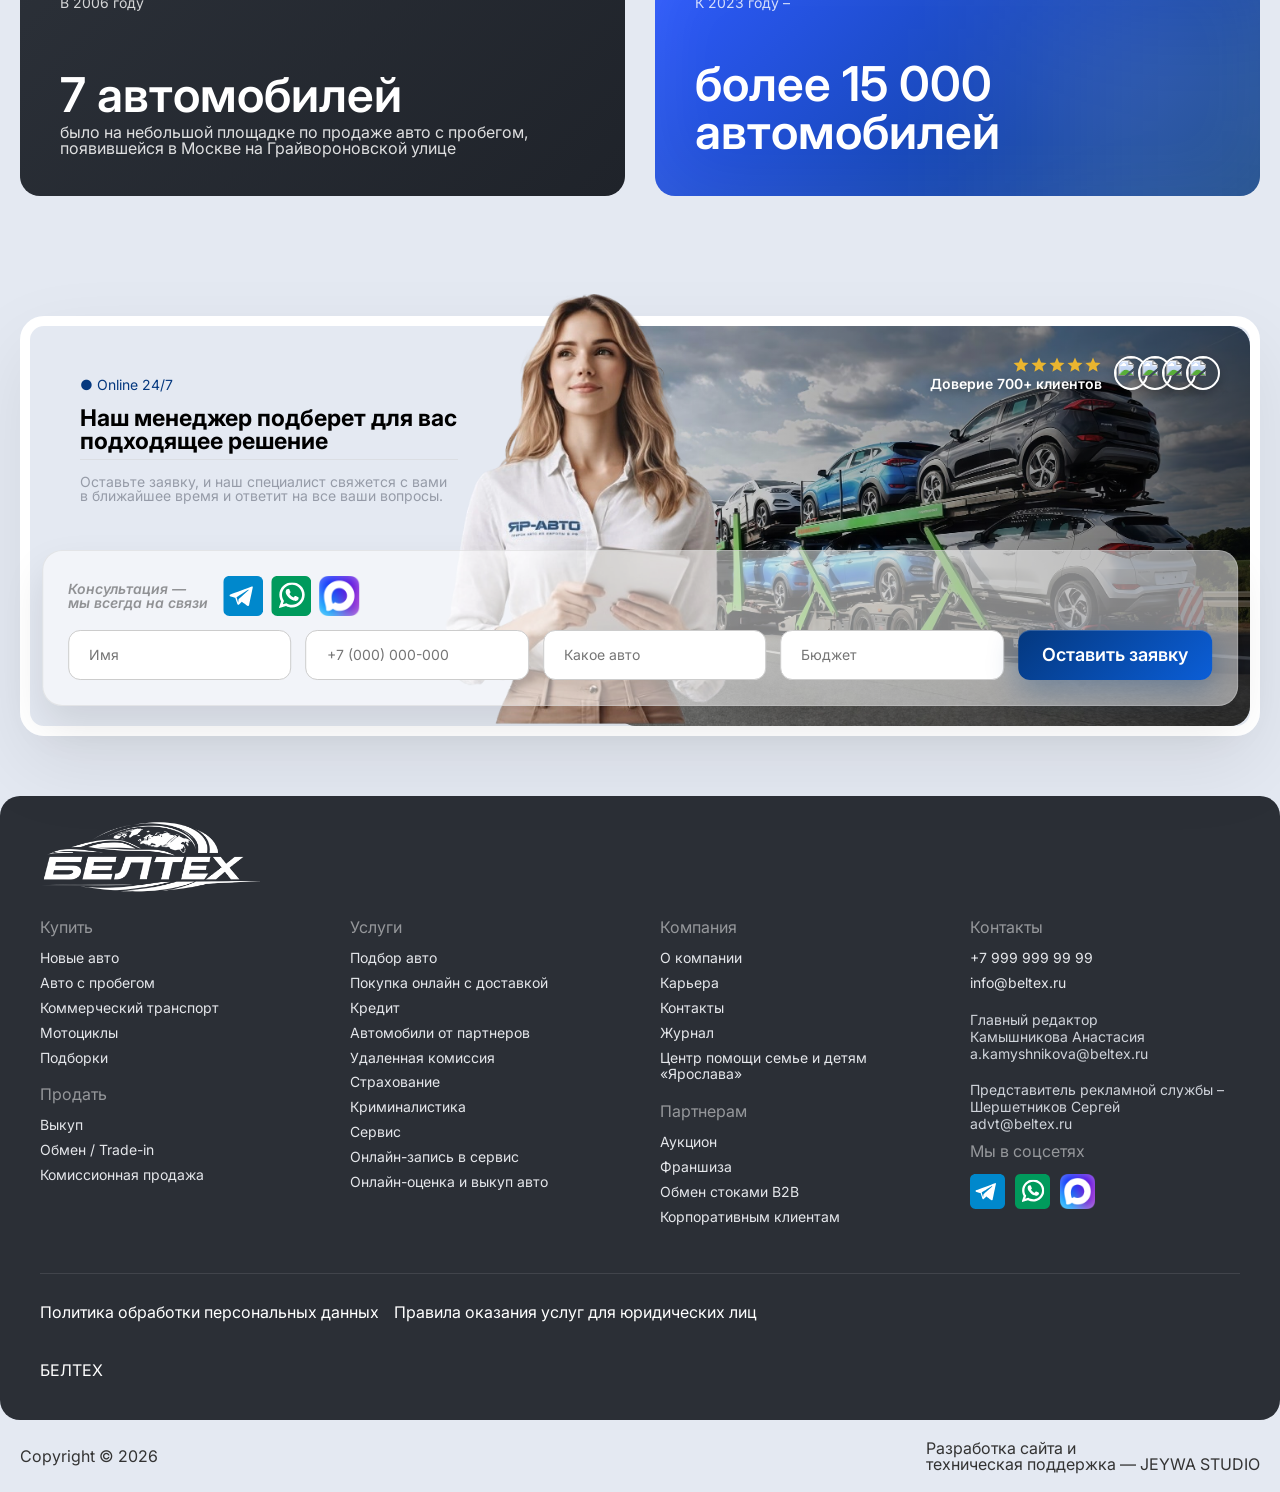
==== commit 06d2845e: "new" ====
--- a/about.html
+++ b/about.html
@@ -18,6 +18,83 @@
     <title>БЕЛТЕХ</title>
   </head>
   <body>
+    <div class="modal-overlay" id="modalOverlay"></div>
+
+    <!-- MODAL -->
+    <div class="modal-box" id="modalBox">
+      <!-- CLOSE -->
+      <button class="modal-close" id="modalClose">
+        <svg
+          viewBox="0 0 24 24"
+          stroke="#000"
+          stroke-width="2"
+          fill="#000"
+        >
+          <path d="M6 6l12 12M6 18L18 6" />
+        </svg>
+      </button>
+
+      <!-- CONTENT -->
+      <div class="modal-content">
+        <h2>Связаться с нами</h2>
+        <p>Оставьте заявку и мы свяжемся с вами в ближайшее время</p>
+
+        <form class="modal-form">
+          <div class="field">
+            <input type="text" placeholder="Ваше имя" />
+          </div>
+
+          <div class="field">
+            <input type="tel" placeholder="Телефон" />
+          </div>
+
+          <button class="modal-submit">Отправить заявку</button>
+        </form>
+      </div>
+    </div>
+    <div class="nav-backdrop" id="navBackdrop"></div>
+
+    <aside class="nav-drawer" id="navDrawer">
+      <!-- TOP -->
+      <div class="nav-top">
+        <span>Меню</span>
+
+        <button class="nav-close" id="navClose">
+          <svg
+            viewBox="0 0 24 24"
+            width="20"
+            height="20"
+            stroke="currentColor"
+            stroke-width="2"
+            fill="none"
+          >
+            <path d="M6 6l12 12M6 18L18 6" />
+          </svg>
+        </button>
+      </div>
+
+      <!-- NAV -->
+      <ul class="nav-list">
+        <li><a href="/services.html">Услуги</a></li>
+        <li><a href="/about.html">О компании</a></li>
+        <li><a href="/blogs.html">Стати</a></li>
+        <li><a href="/catalog.html">Каталог</a></li>
+        <li><a href="/team.html">Команда</a></li>
+        <li><a href="/howwork.html">Как мы работаем</a></li>
+        <li><a href="/faq.html">FAQ</a></li>
+        <li><a href="/contact.html">Контакты</a></li>
+      </ul>
+
+      <a href="/">
+        <img src="/assests/img/indigologo.png" alt="" />
+      </a>
+      <!-- SOCIAL -->
+      <div class="nav-social">
+        <a href="#"><img src="/assests/img/telegram.svg" /></a>
+        <a href="#"><img src="/assests/img/whatsapp.svg" /></a>
+        <a href="#"><img src="/assests/img/maxmessencer.png" /></a>
+      </div>
+    </aside>
     <div class="sticky_icon_wrapper">
       <div id="main-div">
         <div id="main-button" class="wave">
@@ -154,41 +231,40 @@
     <header>
       <div class="container">
         <div class="logo">
-          <div class="burger">
+          <div class="nav-trigger desktop" id="navTrigger">
             <svg
-              xmlns="http://www.w3.org/2000/svg"
-              version="1.1"
-              xmlns:xlink="http://www.w3.org/1999/xlink"
+              viewBox="0 0 24 24"
               width="22"
               height="14"
-              x="0"
-              y="0"
-              viewBox="0 0 24 24"
-              style="enable-background: new 0 0 512 512"
-              xml:space="preserve"
-              class=""
+              stroke="#fff"
+              stroke-width="2"
+              fill="none"
             >
-              <g>
-                <path
-                  d="M3.5 7.5h17a1.5 1.5 0 1 0 0-3h-17a1.5 1.5 0 1 0 0 3zM20.5 10.5h-17a1.5 1.5 0 1 0 0 3h17a1.5 1.5 0 1 0 0-3zM20.5 16.5h-17a1.5 1.5 0 1 0 0 3h17a1.5 1.5 0 1 0 0-3z"
-                  fill="#ffffff"
-                  opacity="1"
-                  data-original="#000000"
-                  class=""
-                ></path>
-              </g>
+              <path d="M3 6h18M3 12h18M3 18h18" />
             </svg>
           </div>
           <a href="/">
             <img src="/assests/img/indigologo.png" alt="" />
           </a>
         </div>
-        <div>
+        <div class="nav-trigger mobile" id="navTrigger2">
+          <svg
+            viewBox="0 0 24 24"
+            width="35"
+            height="35"
+            stroke="#000"
+            stroke-width="2"
+            fill="none"
+          >
+            <path d="M3 6h18M3 12h18M3 18h18" />
+          </svg>
+        </div>
+        <div class="headernav">
           <nav>
             <ul>
               <li><a href="/services.html">Услуги</a></li>
               <li><a href="/about.html">О компании</a></li>
-              <li><a href="/blogs.html">Стати</a></li>
+              <li class="none"><a href="/blogs.html">Стати</a></li>
               <li><a href="/catalog.html">Каталог</a></li>
               <li><a href="/team.html">Команда</a></li>
               <li><a href="/faq.html">FAQ</a></li>
--- a/assests/css/style.css
+++ b/assests/css/style.css
@@ -209,13 +209,187 @@
   opacity: 1;
   transition: 0.4s all cubic-bezier(0, 0.01, 0, 1.27);
 }
-
+/* BACKDROP */
+.nav-backdrop {
+  position: fixed;
+  inset: 0;
+  background: rgba(10, 15, 30, 0.55);
+  backdrop-filter: blur(10px);
+
+  opacity: 0;
+  visibility: hidden;
+  transition: 0.4s ease;
+  z-index: 100;
+}
+
+/* DRAWER */
+.nav-drawer {
+  position: fixed;
+  top: 0;
+  left: 0;
+
+  width: 340px;
+  height: 100%;
+
+  padding: 30px;
+
+  background: linear-gradient(180deg, #ffffff, #f7f9fc);
+  border-right: 1px solid #eef1f5;
+
+  transform: translateX(-110%);
+  transition: 0.45s cubic-bezier(0.77, 0, 0.18, 1);
+
+  z-index: 101;
+
+  display: flex;
+  flex-direction: column;
+}
+
+/* ACTIVE */
+.nav-drawer.active {
+  transform: translateX(0);
+}
+
+.nav-backdrop.active {
+  opacity: 1;
+  visibility: visible;
+}
+
+/* TOP */
+.nav-top {
+  display: flex;
+  justify-content: space-between;
+  align-items: center;
+
+  font-size: 18px;
+  font-weight: 600;
+  margin-bottom: 40px;
+}
+
+/* CLOSE */
+.nav-close {
+  color: #000 !important;
+  background: none !important;
+  border: none !important;
+}
+.nav-close svg {
+  width: 24px;
+  height: 24px;
+}
+.blog .reviews-bottom {
+  margin-top: 40px;
+}
+/* LIST */
+.nav-list {
+  display: flex;
+  flex-direction: column;
+  gap: 18px;
+}
+
+/* LINK */
+.nav-list a {
+  font-size: 20px;
+  font-weight: 500;
+  color: #1f2937;
+  text-decoration: none;
+
+  position: relative;
+  padding-left: 0;
+
+  transition: 0.35s ease;
+}
+
+/* HOVER LINE */
+.nav-list a::before {
+  content: "";
+  position: absolute;
+  left: -10px;
+  top: 50%;
+  transform: translateY(-50%);
+
+  width: 4px;
+  height: 0;
+
+  background: #04387f;
+  border-radius: 10px;
+
+  transition: 0.3s;
+}
+
+/* HOVER */
+.nav-list a:hover {
+  color: #04387f;
+  padding-left: 12px;
+}
+
+.nav-list a:hover::before {
+  height: 70%;
+}
+.nav-trigger.mobile {
+  display: none;
+}
+/* ACTION */
+.nav-action {
+  margin-top: 40px;
+}
+
+.nav-action a {
+  display: flex;
+  align-items: center;
+  gap: 10px;
+
+  padding: 14px 16px;
+
+  background: linear-gradient(135deg, #04387f, #1a5fff);
+  color: #fff;
+  border-radius: 14px;
+  text-decoration: none;
+  font-weight: 600;
+
+  transition: 0.3s;
+}
+
+.nav-action a:hover {
+  transform: translateY(-2px);
+  box-shadow: 0 10px 25px rgba(4, 56, 127, 0.3);
+}
+
+/* ICON */
+.nav-icon {
+  display: flex;
+}
+
+.nav-icon svg {
+  width: 18px;
+  height: 18px;
+}
+
+/* SOCIAL */
+.nav-social {
+  margin-top: 20px;
+  display: flex;
+  gap: 12px;
+}
+.nav-drawer > a img {
+  width: 220px;
+  object-fit: cover;
+  margin-top: 50px;
+}
+.nav-social img {
+  width: 38px;
+  height: 38px;
+  transition: 0.3s;
+}
+
+.nav-social img:hover {
+  transform: translateY(-4px) scale(1.05);
+}
 header {
   position: fixed;
   top: 0;
   left: 0;
   right: 0;
-  z-index: 1000;
+  z-index: 99;
   padding: 20px 0;
   transition:
     padding 0.4s cubic-bezier(0.4, 0, 0.2, 1),
@@ -257,6 +431,7 @@
   align-items: center;
   justify-content: space-between;
   background: url("/assests/img/bg.webp") no-repeat center/cover !important;
+  /* background-color: #003dff !important */
 }
 .logo svg {
   width: 30px;
@@ -1120,6 +1295,7 @@
   display: flex;
   gap: 13px 24px;
   align-items: center;
+  overflow: hidden;
 }
 .brands-footer a {
   color: #fff;
@@ -2699,12 +2875,12 @@
 .specs-grid .spec:not(:nth-last-child(-n + 2)) {
   border-bottom: 1px solid #d4d8dd;
 }
-.car-inner .btn-premium{
+.car-inner .btn-premium {
   margin-top: 40px;
   width: 100%;
   text-align: center;
   display: flex;
-  align-items:center;
+  align-items: center;
   justify-content: center;
 }
 
@@ -2820,9 +2996,9 @@
   gap: 20px;
   justify-content: space-between;
 }
-.card-grid{
+.card-grid {
   display: grid;
-  grid-template-columns: repeat(3,1fr);
+  grid-template-columns: repeat(3, 1fr);
   align-items: stretch;
   gap: 30px;
 }
@@ -3498,7 +3674,7 @@
   height: 18px;
   stroke: var(--blue-dark);
 }
-.form-group .icon svg path{
+.form-group .icon svg path {
   stroke: var(--blue-dark);
 }
 /* INPUT + SELECT */
@@ -3512,11 +3688,11 @@
   background: #f8fafc;
   transition: all 0.25s ease;
 }
-.filter-section button svg{
+.filter-section button svg {
   width: 16px;
   height: 16px;
 }
-.filter-section button{
+.filter-section button {
   display: flex;
   align-items: center;
   justify-content: center;
@@ -3651,7 +3827,6 @@
   font-weight: 500;
 }
 .icon {
-
   display: flex;
   align-items: center;
   justify-content: center;
@@ -3666,11 +3841,9 @@
   transition: 0.2s;
 }
 
-
 .sort-dropdown.active .sort-btn .icon svg {
   transform: rotate(180deg);
 }
-
 
 .sort-menu {
   position: absolute;
@@ -3701,7 +3874,6 @@
   transform: translateY(0);
 }
 
-
 .sort-menu li {
   display: flex;
   align-items: center;
@@ -3752,7 +3924,7 @@
   }
 
   .sort-btn {
-    width: 100%;
+    width:fit-content;
     justify-content: space-between;
   }
 
@@ -4019,6 +4191,7 @@
 @media (max-width: 900px) {
   .contact-box {
     grid-template-columns: 1fr;
+    height: 100%;
   }
 
   .contact-visual {
@@ -4329,10 +4502,10 @@
 
 @media (max-width: 768px) {
   .faq-header h3 {
-    font-size: 14px;
+    font-size: 16px;
   }
   .faq-right {
-    padding: 0 10px 0 0;
+    padding: 0 0 0 0;
   }
   .faq-content p {
     font-size: 14px;
@@ -4418,7 +4591,14 @@
   text-decoration: none;
   transition: 0.3s;
 }
-
+.blog-body h3 {
+  display: -webkit-box;
+  -webkit-line-clamp: 2;
+  -webkit-box-orient: vertical;
+  overflow: hidden;
+  height: 100%;
+  min-height: 44px;
+}
 .blog-link:hover {
   color: #2563eb;
 }
@@ -4595,3 +4775,456 @@
     font-size: 17px;
   }
 }
+
+@media (max-width: 1350px) {
+  .none {
+    display: none;
+  }
+  header nav ul {
+    gap: 23px;
+  }
+}
+@media (max-width: 1200px) {
+  header .headernav,
+  header .phone,
+  header .icons {
+    display: none !important;
+  }
+
+  .nav-trigger.desktop {
+    display: none !important;
+  }
+  .nav-trigger.mobile {
+    display: flex !important;
+    background: none !important;
+    padding: 0;
+    box-shadow: none !important;
+  }
+  .services-cards {
+    display: grid;
+    grid-template-columns: repeat(2, 1fr);
+    gap: 15px;
+    margin-top: 40px;
+  }
+  header .container > div {
+    justify-content: center;
+  }
+  .logo {
+    width: 220px;
+  }
+  .banner-grid {
+    grid-template-columns: 1fr 1fr;
+  }
+  .cta-girl {
+    position: absolute;
+    right: 23%;
+    bottom: 0;
+    z-index: 2;
+  }
+  .reviews-grid {
+    display: grid;
+    grid-template-columns: repeat(3, 1fr);
+    gap: 30px;
+    align-items: stretch;
+}
+}
+@media (max-width: 992px) {
+  .reviews-grid {
+    display: grid;
+    grid-template-columns: repeat(2, 1fr);
+    gap: 30px;
+    align-items: stretch;
+}
+  .card-grid {
+    display: grid;
+    grid-template-columns: repeat(2, 1fr);
+    align-items: stretch;
+    gap: 30px;
+}
+  .banner-grid {
+    grid-template-columns: 1fr;
+  }
+  .brands-grid {
+    margin-top: 40px;
+    display: grid;
+    grid-template-columns: repeat(4, 1fr);
+    gap: 14px;
+  }
+  .cards {
+    margin-top: 40px;
+    display: grid;
+    grid-template-columns: repeat(2, 1fr);
+    gap: 20px;
+  }
+  .cta-content {
+    position: relative;
+    z-index: 3;
+    max-width: 288px;
+  }
+  .cta-girl {
+    position: absolute;
+    right: 20%;
+    bottom: 0;
+    z-index: 2;
+  }
+  .cta-rating {
+    position: absolute;
+    top: 30px;
+    right: 10px;
+    z-index: 5;
+    display: flex;
+    align-items: center;
+    gap: 12px;
+  }
+  .rating-text {
+    color: #fff;
+    font-weight: 600;
+    font-size: 11px;
+    text-shadow: 0 2px 10px rgba(0, 0, 0, 0.4);
+  }
+  .onfooter-form {
+    padding: 25px 10px;
+  }
+  .cta-form button {
+    padding: 14px 8px;
+    border-radius: 12px;
+    border: none;
+    background: linear-gradient(135deg, #04387f, #0b5ed7);
+    color: #fff;
+    font-weight: 600;
+    cursor: pointer;
+    transition: 0.3s;
+    font-size: 16px;
+  }
+  .footer-container {
+    display: grid;
+    grid-template-columns: repeat(2, 1fr);
+    gap: 40px;
+  }
+  .car-inner-grid{
+    grid-template-columns: 1fr;
+  }
+  .car-info-box{
+    padding: 0;
+  }
+  .main-image img {
+    width: 100%;
+    height: 300px;
+    object-fit: cover;
+}
+  .about-main h3 {
+    font-size: 40px;
+    line-height: 1.1;
+    margin-bottom: 25px;
+    font-weight: 600;
+  }
+  .about-title{
+    font-size: 40px;
+  }
+  .blogs-grid {
+    display: grid;
+    grid-template-columns: repeat(2, 1fr);
+    gap: 30px;
+    align-items: stretch;
+}
+}
+@media (max-width: 768px) {
+  .reviews-grid {
+    display: grid;
+    grid-template-columns: repeat(1, 1fr);
+    gap: 30px;
+    align-items: stretch;
+}
+  .blogs-grid {
+    display: grid;
+    grid-template-columns: repeat(1, 1fr);
+    gap: 30px;
+    align-items: stretch;
+}
+  .card-grid {
+    display: grid;
+    grid-template-columns: repeat(1, 1fr);
+    align-items: stretch;
+    gap: 30px;
+}
+  .about-box {
+    background: linear-gradient(135deg, #2f5bff, #04387f);
+    box-shadow: inset 0 0 80px rgba(255, 255, 255, 0.08);
+    border-radius: var(--br);
+    padding: 40px 20px;
+    color: #fff;
+  }
+  .about-main h3 {
+    font-size: 23px;
+    line-height: 1.1;
+    margin-bottom: 25px;
+    font-weight: 600;
+  }
+  .about-title {
+    font-size: 23px;
+    font-weight: 700;
+    color: #333;
+    line-height: 1.2;
+    position: relative;
+    display: inline-block;
+    margin-bottom: 60px;
+  }
+  .cta-girl {
+    display: none;
+  }
+  .banner-swiper .swiper-slide {
+    padding: 40px 10px;
+  }
+  .contact-card h1 {
+    font-size: 23px;
+    font-weight: 700;
+    margin: 20px 0 30px;
+}
+.contact-card {
+    height: 100%;
+    padding: 30px 10px 0;
+    display: flex;
+    flex-direction: column;
+    text-align: center;
+}
+.contact-logo{
+  height: 155px;
+}
+
+  .banner-title {
+    margin: 0 0 20px;
+    font-size: 20px;
+  }
+  .brands-grid {
+    margin-top: 40px;
+    display: grid;
+    grid-template-columns: repeat(2, 1fr);
+    gap: 14px;
+  }
+  .cards {
+    margin-top: 40px;
+    display: grid;
+    grid-template-columns: repeat(1, 1fr);
+    gap: 20px;
+  }
+
+  .services-cards {
+    display: grid;
+    grid-template-columns: repeat(1, 1fr);
+    gap: 15px;
+    margin-top: 40px;
+  }
+  .cta-box {
+    position: relative;
+    border-radius: 24px;
+    border: 10px solid #fff;
+    padding: 20px;
+    min-height: 585px;
+    box-shadow: 0 30px 80px rgba(0, 0, 0, 0.08);
+  }
+  .cta-bg {
+    display: none;
+  }
+  .cta-content {
+    position: relative;
+    z-index: 3;
+    max-width: 100%;
+  }
+  .cta-form {
+    display: flex;
+    gap: 14px;
+    flex-direction: column;
+  }
+  .cta-form input {
+    flex: inherit;
+    height: 41px !important;
+    border-radius: var(--br-2);
+    border: none;
+    background: #fff;
+    font-size: 14px;
+    border: 1px solid #ccc;
+  }
+  .footer-container {
+    display: grid;
+    grid-template-columns: repeat(1, 1fr);
+    gap: 40px;
+  }
+  .politics {
+    flex-direction: column;
+  }
+  .footer-bottom {
+    flex-direction: column;
+  }
+  .footer-bottom > a {
+    transition: 0.4s ease;
+    font-size: 16px;
+    color: #333;
+    text-align: center;
+    line-height: 1.2;
+  }
+}
+@media (max-width: 476px) {
+  .cta-box {
+    position: relative;
+    border-radius: 24px;
+    border: 10px solid #fff;
+    padding: 20px;
+    min-height: 670px;
+    box-shadow: 0 30px 80px rgba(0, 0, 0, 0.08);
+  }
+}
+
+/* OVERLAY */
+.modal-overlay {
+  position: fixed;
+  inset: 0;
+  background: rgba(10, 15, 30, 0.65);
+  backdrop-filter: blur(12px);
+
+  opacity: 0;
+  visibility: hidden;
+  transition: 0.35s ease;
+
+  z-index: 200;
+}
+
+/* MODAL */
+.modal-box {
+  position: fixed;
+  top: 50%;
+  left: 50%;
+
+  width: 420px;
+  max-width: 90%;
+
+  transform: translate(-50%, -60%) scale(0.95);
+  opacity: 0;
+
+  background: linear-gradient(180deg, #ffffff, #f7f9fc);
+  border-radius: 20px;
+  padding: 35px;
+
+  box-shadow: 0 30px 80px rgba(0,0,0,0.25);
+  border: 1px solid #eef1f5;
+
+  transition: 0.4s cubic-bezier(.77,0,.18,1);
+
+  z-index: 201;
+}
+
+/* ACTIVE */
+.modal-box.active {
+  transform: translate(-50%, -50%) scale(1);
+  opacity: 1;
+}
+
+.modal-overlay.active {
+  opacity: 1;
+  visibility: visible;
+}
+
+/* CLOSE */
+.modal-close {
+  position: absolute;
+  top: 15px;
+  right: 15px;
+  padding: 0;
+  width: 36px;
+  height: 36px;
+
+  border-radius: 50%;
+  border: none;
+
+  background: #fff;
+  cursor: pointer;
+
+  display: flex;
+  align-items: center;
+  justify-content: center;
+
+  transition: 0.25s;
+}
+
+.modal-close:hover {
+  background: #fff;
+  transform: rotate(90deg);
+  border: none
+}
+
+.modal-close svg {
+  width: 18px;
+  height: 18px;
+}
+
+/* CONTENT */
+.modal-content h2 {
+  font-size: 26px;
+  margin-bottom: 10px;
+}
+
+.modal-content p {
+  color: #6b7a8d;
+  margin-bottom: 25px;
+}
+
+/* FORM */
+.modal-form {
+  display: flex;
+  flex-direction: column;
+  gap: 15px;
+}
+
+/* INPUT */
+.field input {
+  width: 100%;
+  height: 52px;
+
+  border-radius: 14px;
+  border: 1px solid #e5e9f2;
+
+  padding: 0 15px;
+  font-size: 15px;
+
+  background: #f8fafc;
+  transition: 0.25s;
+}
+
+/* FOCUS */
+.field input:focus {
+  border-color: #04387f;
+  background: #fff;
+  outline: none;
+  box-shadow: 0 0 0 3px rgba(4, 56, 127, 0.08);
+}
+
+/* BUTTON */
+.modal-submit {
+  height: 52px;
+  border-radius: 14px;
+  border: none;
+
+  background: linear-gradient(135deg, #04387f, #1a5fff);
+  color: #fff;
+
+  font-weight: 600;
+  cursor: pointer;
+
+  transition: 0.3s;
+}
+
+.modal-submit:hover {
+  transform: translateY(-2px);
+  box-shadow: 0 10px 25px rgba(4, 56, 127, 0.35);
+}
+
+/* OPEN BTN */
+.open-modal-btn {
+  padding: 12px 24px;
+  border-radius: 30px;
+  border: none;
+
+  background: #04387f;
+  color: #fff;
+
+  cursor: pointer;
+}
